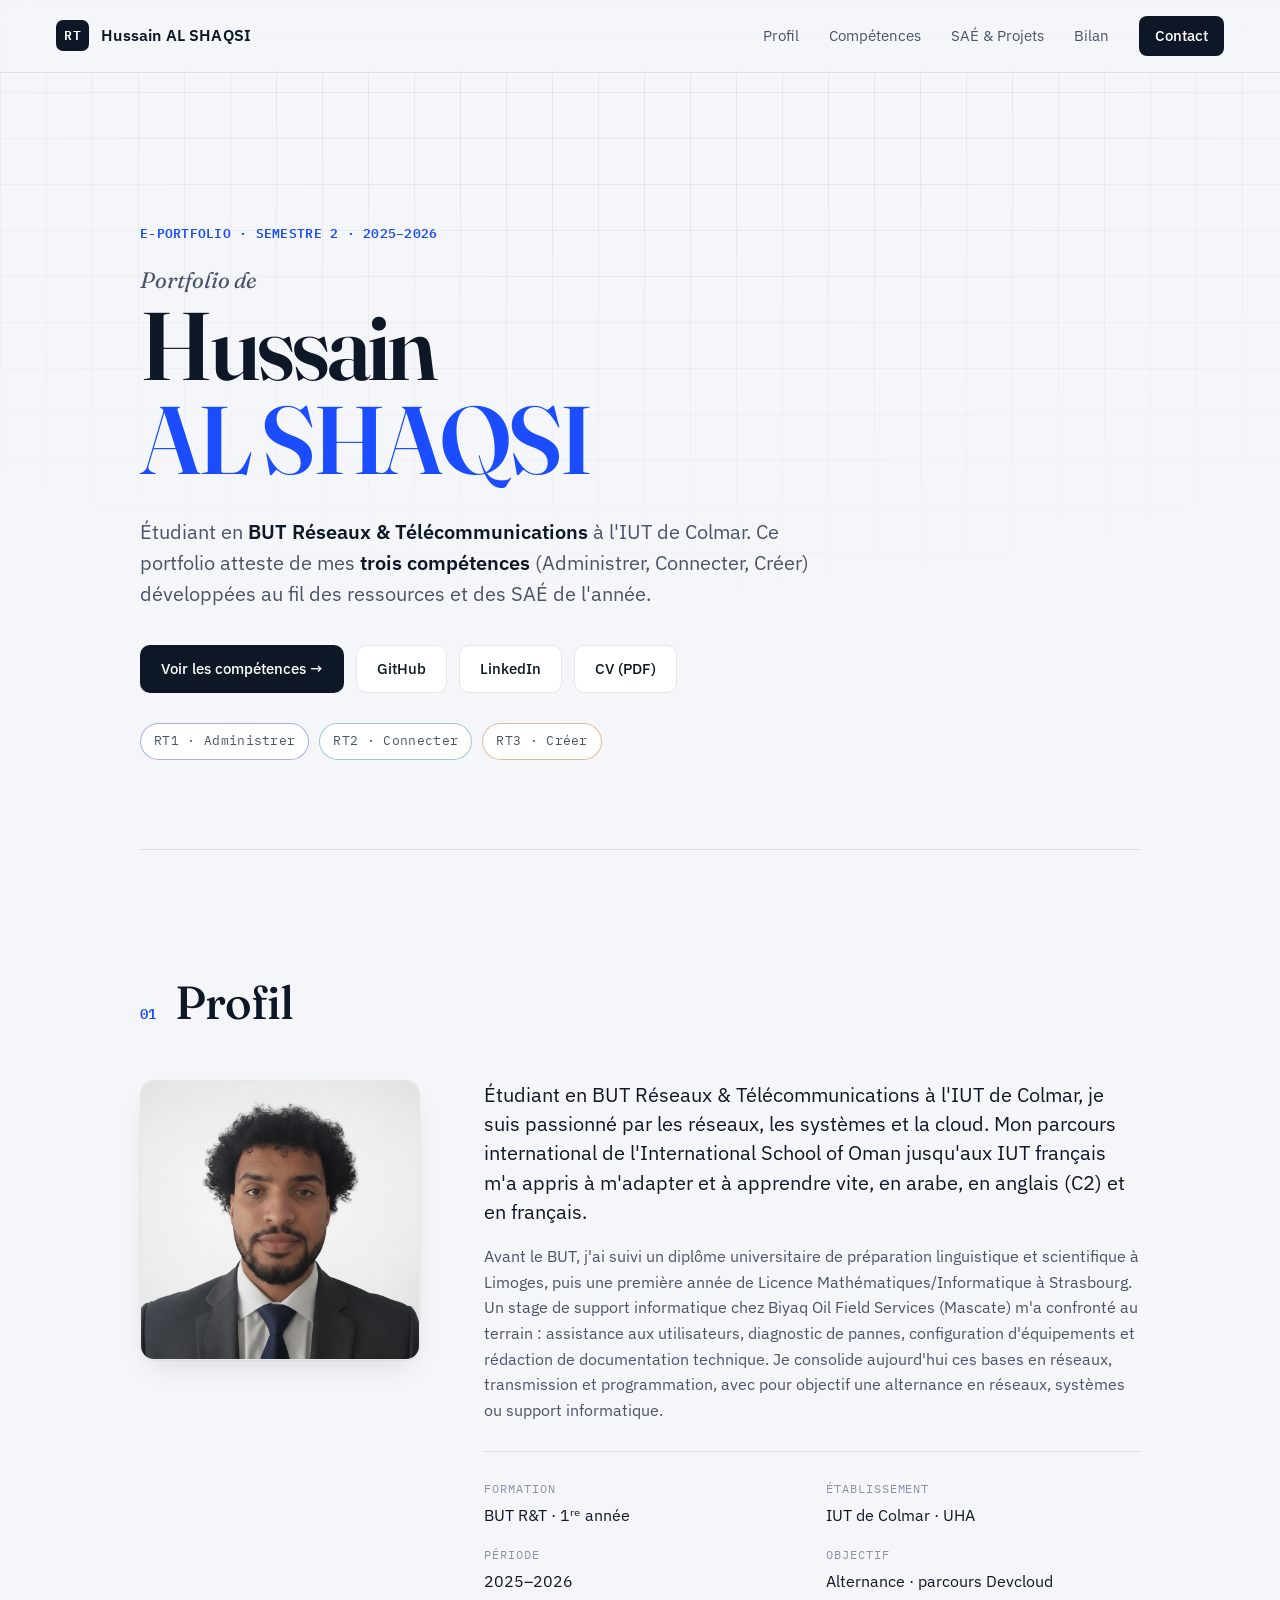
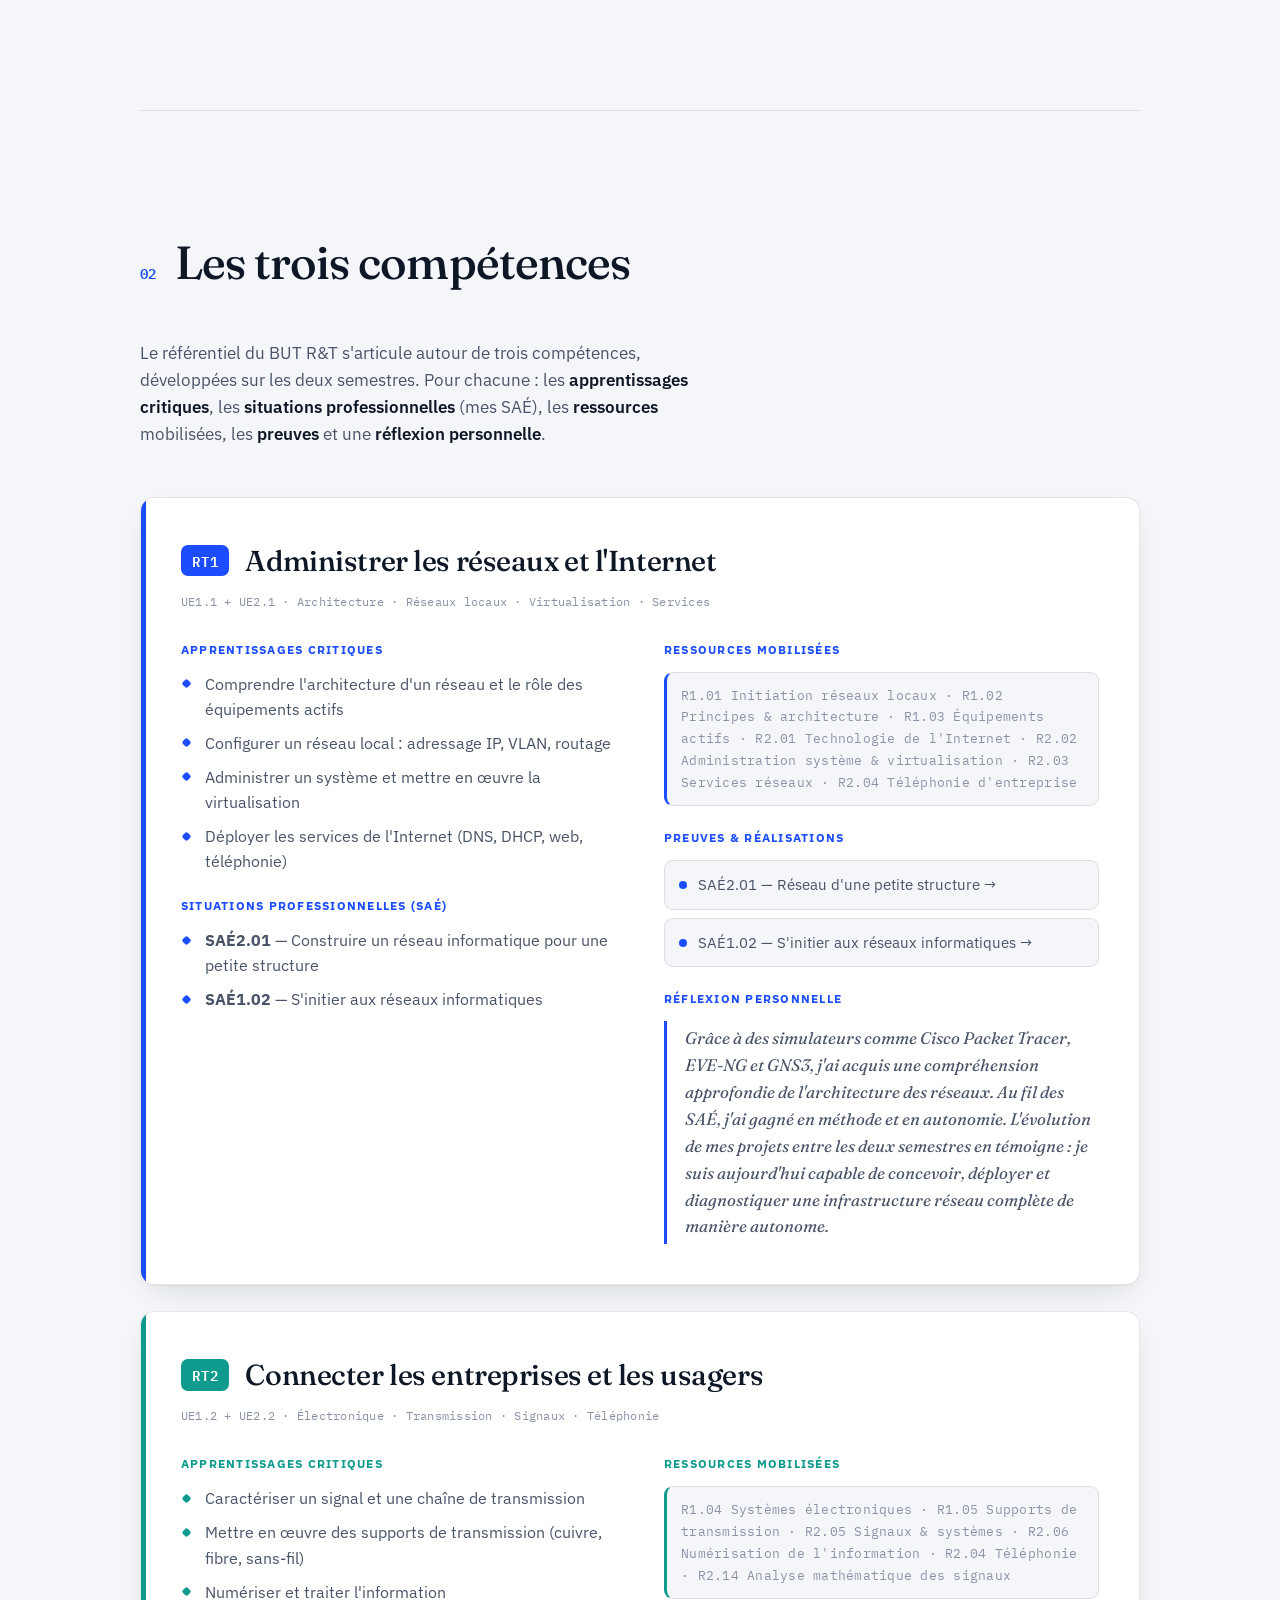
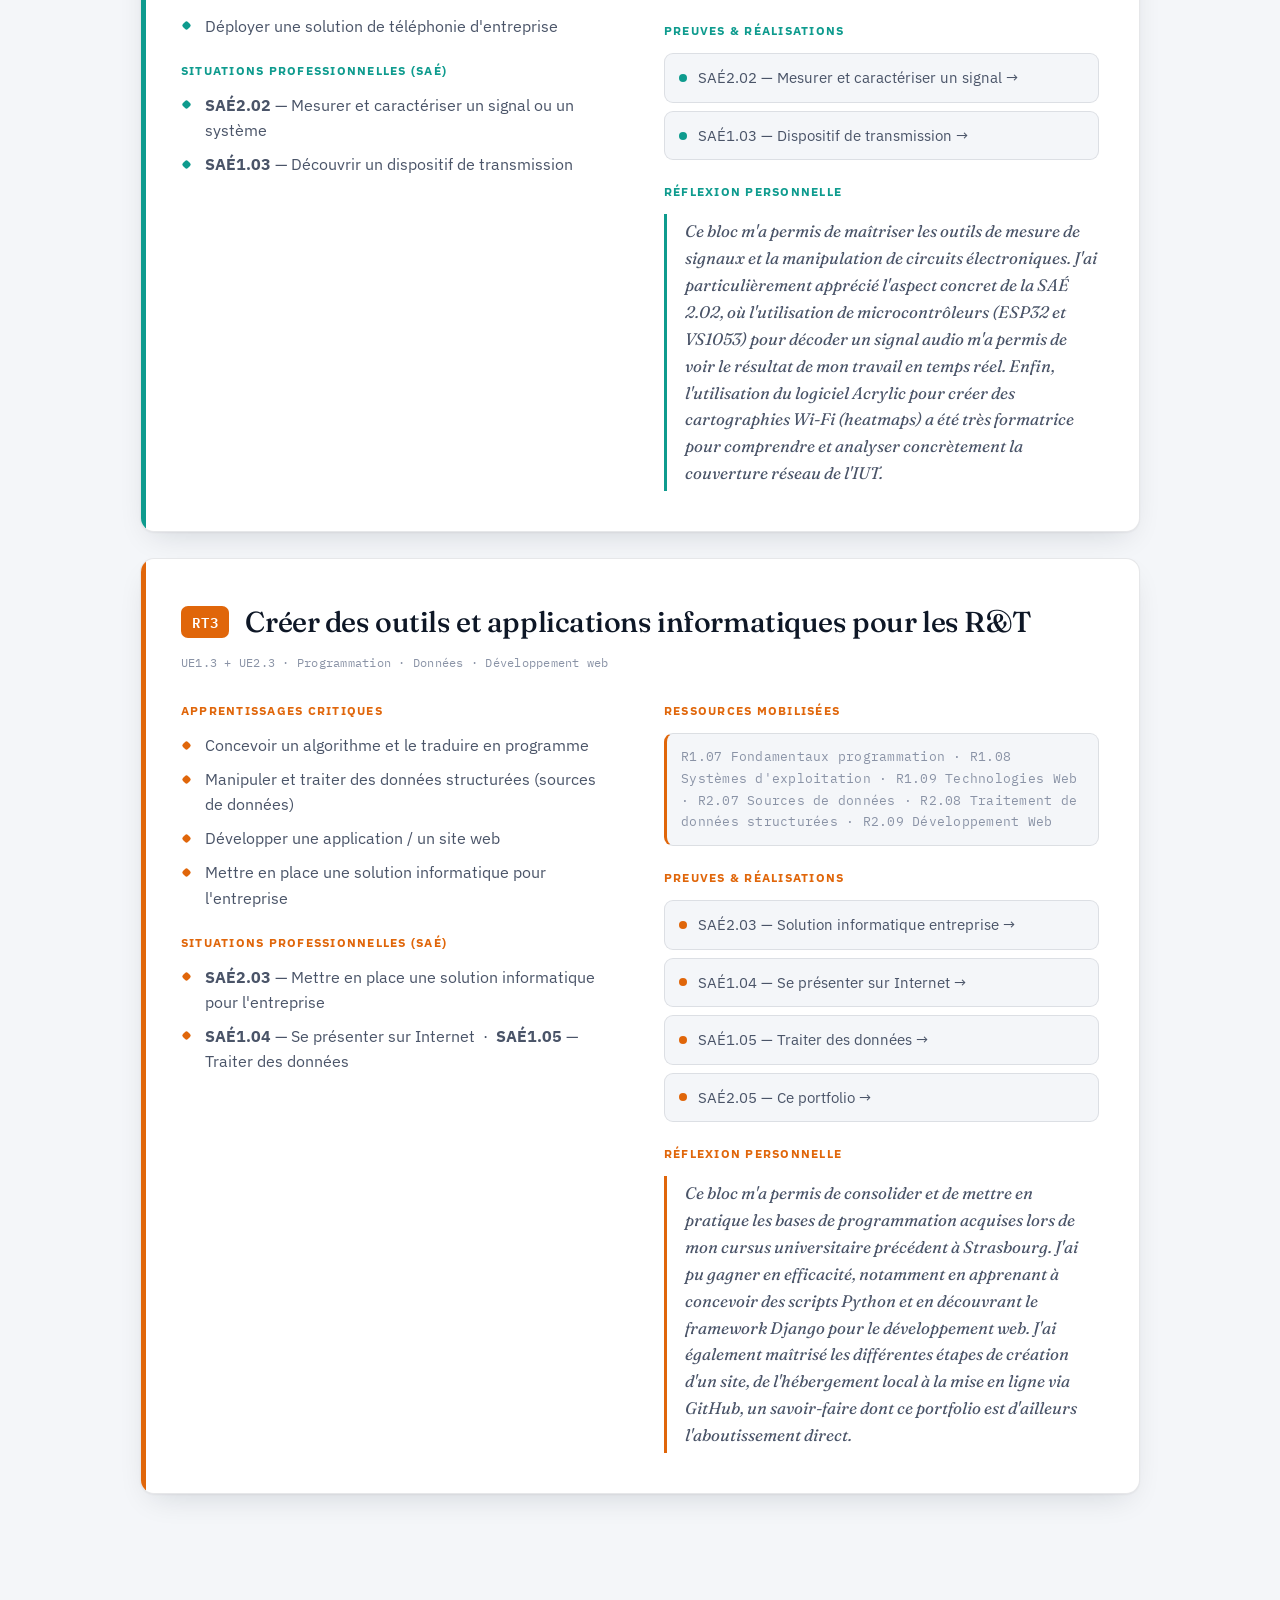
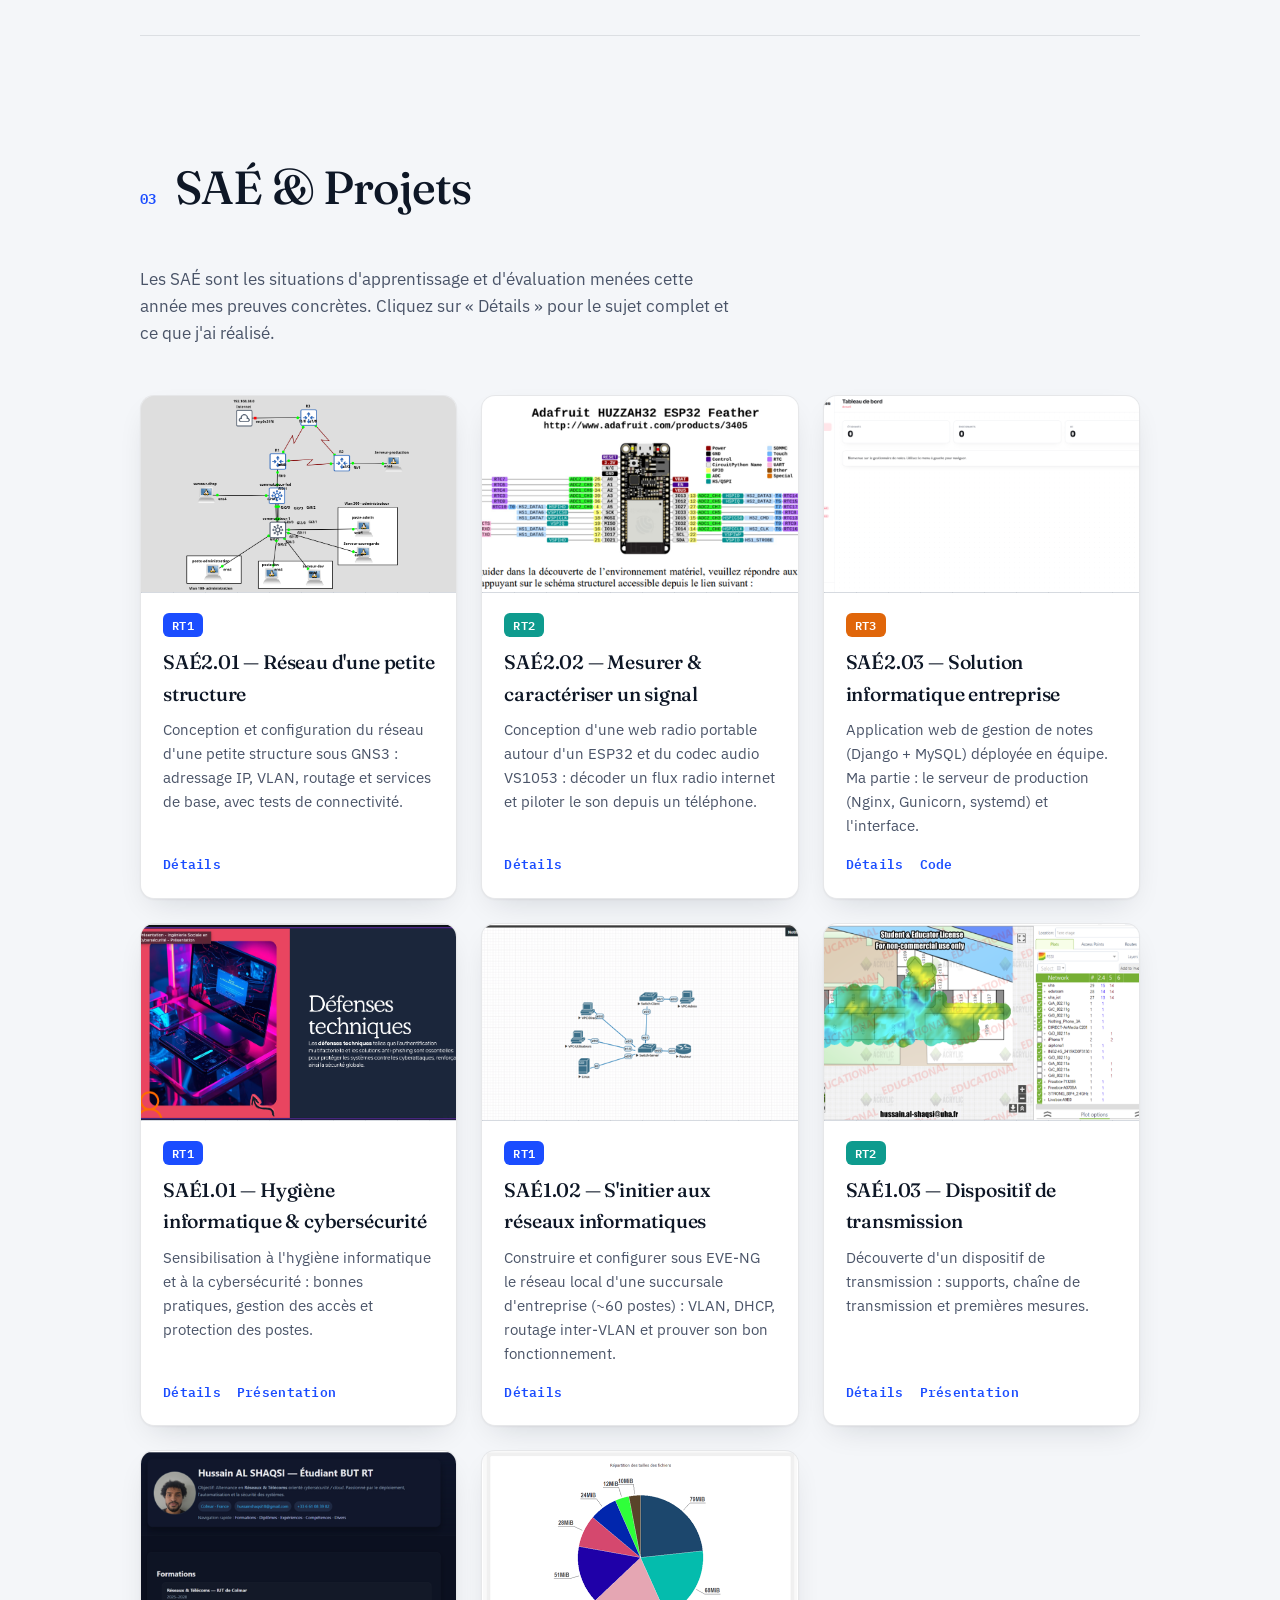
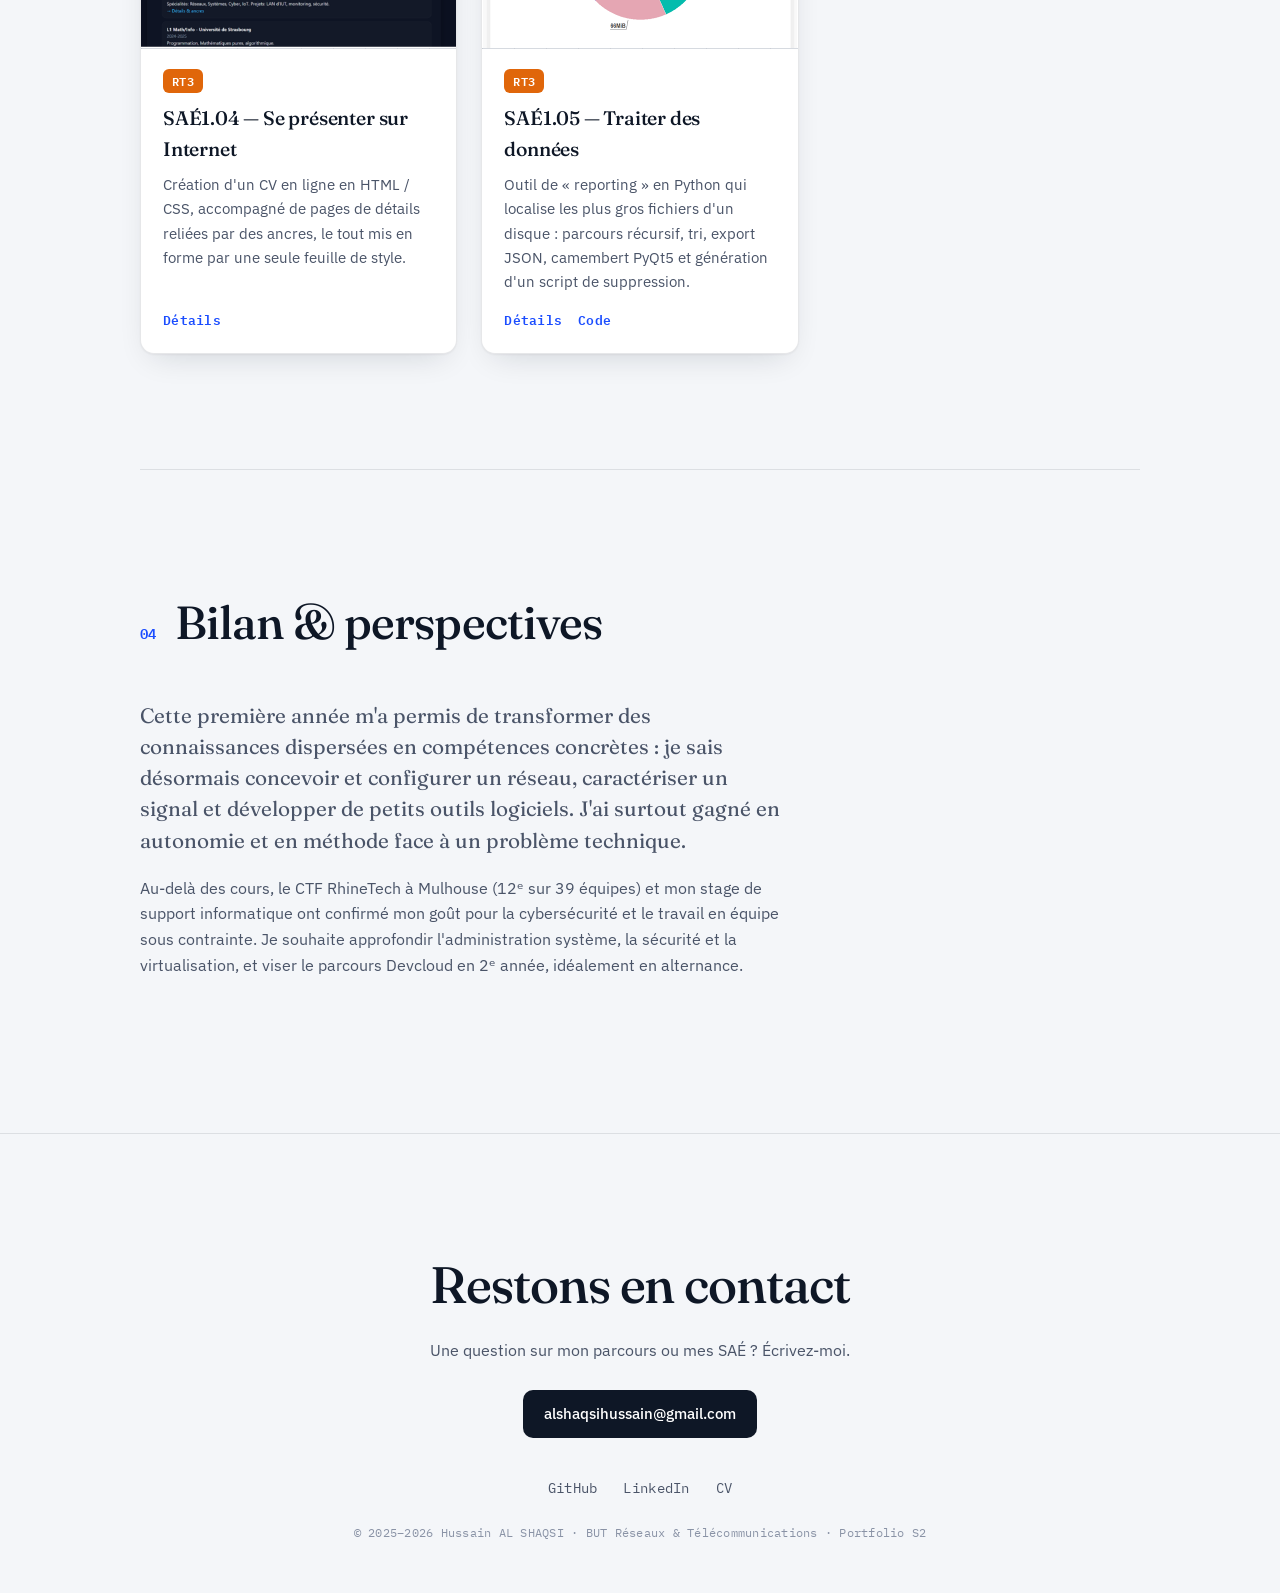
==== index.html @ 76dec6d3 "update" ====
<!DOCTYPE html>
<html lang="fr">
<head>
<meta charset="UTF-8" />
<meta name="viewport" content="width=device-width, initial-scale=1.0" />
<title>Portfolio — Hussain AL SHAQSI · BUT Réseaux & Télécommunications</title>
<meta name="description" content="E-portfolio S2 — BUT Réseaux & Télécommunications. Attestation des compétences RT1 Administrer, RT2 Connecter, RT3 Créer." />

<link rel="preconnect" href="https://fonts.googleapis.com" />
<link rel="preconnect" href="https://fonts.gstatic.com" crossorigin />
<link href="https://fonts.googleapis.com/css2?family=Fraunces:opsz,wght@9..144,400;9..144,500;9..144,600;9..144,700&family=IBM+Plex+Sans:wght@400;500;600;700&family=IBM+Plex+Mono:wght@400;500;600&display=swap" rel="stylesheet" />
<style>
:root {
  --paper:      #F4F6F9;
  --paper-2:    #FFFFFF;
  --ink:        #0E1726;
  --ink-soft:   #4A5468;
  --ink-faint:  #8A93A6;
  --line:       rgba(14, 23, 38, 0.10);
  --line-soft:  rgba(14, 23, 38, 0.06);
  --accent:     #1B4DFF;
  --rt1:        #1B4DFF;
  --rt2:        #0E9B8E;
  --rt3:        #E0660A;
  --radius:     14px;
  --radius-sm:  9px;
  --shadow:     0 1px 2px rgba(14,23,38,.05), 0 12px 32px -12px rgba(14,23,38,.16);
  --shadow-lg:  0 24px 60px -20px rgba(14,23,38,.28);
  --maxw:       1080px;
  --ease:       cubic-bezier(.22, 1, .36, 1);
  --f-display:  "Fraunces", Georgia, serif;
  --f-body:     "IBM Plex Sans", system-ui, sans-serif;
  --f-mono:     "IBM Plex Mono", ui-monospace, monospace;
}

* { box-sizing: border-box; margin: 0; padding: 0; }
html { scroll-behavior: smooth; scroll-padding-top: 92px; }
body { font-family: var(--f-body); color: var(--ink); background: var(--paper); line-height: 1.6; -webkit-font-smoothing: antialiased; overflow-x: hidden; }
.mono { font-family: var(--f-mono); letter-spacing: .02em; }

.bg-grid { position: fixed; inset: 0; z-index: -1; pointer-events: none;
  background-image: linear-gradient(var(--line-soft) 1px, transparent 1px), linear-gradient(90deg, var(--line-soft) 1px, transparent 1px);
  background-size: 46px 46px;
  -webkit-mask-image: radial-gradient(ellipse 90% 70% at 50% 0%, #000 35%, transparent 100%);
          mask-image: radial-gradient(ellipse 90% 70% at 50% 0%, #000 35%, transparent 100%); }

a { color: inherit; text-decoration: none; }

.nav { position: sticky; top: 0; z-index: 100; display: flex; align-items: center; justify-content: space-between;
  padding: 16px clamp(20px, 5vw, 56px); background: rgba(244,246,249,.78); backdrop-filter: saturate(180%) blur(14px); border-bottom: 1px solid var(--line); }
.nav__brand { display: flex; align-items: center; gap: 12px; font-weight: 600; }
.nav__mark { font-family: var(--f-mono); font-weight: 600; font-size: .82rem; color: #fff; background: var(--ink); padding: 5px 8px; border-radius: 7px; letter-spacing: .05em; }
.nav__name { font-size: .98rem; letter-spacing: .01em; }
.nav__links { display: flex; align-items: center; gap: 30px; }
.nav__links a { font-size: .92rem; color: var(--ink-soft); position: relative; transition: color .2s; }
.nav__links a:not(.nav__cta)::after { content: ""; position: absolute; left: 0; bottom: -5px; width: 0; height: 2px; background: var(--accent); transition: width .25s var(--ease); }
.nav__links a:hover { color: var(--ink); }
.nav__links a:hover::after { width: 100%; }
.nav__cta { background: var(--ink); color: #fff !important; padding: 8px 16px; border-radius: 8px; font-weight: 500; transition: transform .2s, background .2s; }
.nav__cta:hover { background: var(--accent); transform: translateY(-1px); }
.nav__burger { display: none; flex-direction: column; gap: 5px; background: none; border: 0; cursor: pointer; padding: 6px; }
.nav__burger span { width: 24px; height: 2px; background: var(--ink); transition: .3s; }

main { max-width: var(--maxw); margin: 0 auto; padding: 0 clamp(20px, 5vw, 40px); }
.section { padding: clamp(64px, 9vw, 120px) 0; border-top: 1px solid var(--line); }
.section__head { display: flex; align-items: baseline; gap: 18px; margin-bottom: 40px; }
.section__idx { font-size: .9rem; color: var(--accent); font-weight: 600; }
.section__title { font-family: var(--f-display); font-weight: 500; font-size: clamp(1.9rem, 4vw, 2.9rem); letter-spacing: -.02em; }
.section__intro { max-width: 60ch; color: var(--ink-soft); font-size: 1.06rem; margin-bottom: 48px; }
.section__intro em, .comp__col em { font-style: normal; color: var(--ink); font-weight: 600; }

.hero { padding: clamp(70px, 12vw, 150px) 0 clamp(50px, 7vw, 90px); }
.hero__meta { font-size: .82rem; color: var(--accent); font-weight: 600; margin-bottom: 26px; }
.hero__title { font-family: var(--f-display); font-weight: 600; font-size: clamp(2.8rem, 9vw, 6rem); line-height: .98; letter-spacing: -.035em; margin-bottom: 30px; }
.hero__pre { display: block; font-size: clamp(1rem, 2.4vw, 1.4rem); font-weight: 400; font-style: italic; color: var(--ink-soft); letter-spacing: 0; margin-bottom: 6px; }
.hero__last { color: var(--accent); }
.hero__lede { max-width: 56ch; font-size: clamp(1.05rem, 2vw, 1.22rem); color: var(--ink-soft); }
.hero__lede strong { color: var(--ink); font-weight: 600; }
.hero__actions { display: flex; flex-wrap: wrap; gap: 12px; margin: 36px 0 30px; }
.hero__chips { display: flex; flex-wrap: wrap; gap: 10px; list-style: none; }
.hero__chips li { font-size: .8rem; padding: 7px 13px; border: 1px solid var(--line); border-radius: 999px; background: var(--paper-2); color: var(--ink-soft); }
.hero__chips li:nth-child(1) { border-color: color-mix(in srgb, var(--rt1) 35%, var(--line)); }
.hero__chips li:nth-child(2) { border-color: color-mix(in srgb, var(--rt2) 35%, var(--line)); }
.hero__chips li:nth-child(3) { border-color: color-mix(in srgb, var(--rt3) 35%, var(--line)); }

.btn { display: inline-flex; align-items: center; gap: 8px; font-size: .94rem; font-weight: 500; padding: 11px 20px; border-radius: 10px; border: 1px solid transparent; cursor: pointer; transition: transform .2s var(--ease), background .2s, border-color .2s, box-shadow .2s; }
.btn--solid { background: var(--ink); color: #fff; }
.btn--solid:hover { background: var(--accent); transform: translateY(-2px); box-shadow: var(--shadow); }
.btn--ghost { background: var(--paper-2); border-color: var(--line); color: var(--ink); }
.btn--ghost:hover { border-color: var(--ink); transform: translateY(-2px); }

.profil { display: grid; grid-template-columns: 280px 1fr; gap: clamp(28px, 5vw, 64px); align-items: start; }
.profil__photo { border-radius: var(--radius); overflow: hidden; box-shadow: var(--shadow); border: 1px solid var(--line); background: var(--paper-2); }
.profil__photo img { width: 100%; aspect-ratio: 1; object-fit: cover; display: block; }
.profil__text .lead { font-size: 1.22rem; color: var(--ink); margin-bottom: 18px; line-height: 1.5; }
.profil__text p { color: var(--ink-soft); margin-bottom: 16px; }
.profil__facts { display: grid; grid-template-columns: repeat(2, 1fr); gap: 18px 28px; margin-top: 28px; padding-top: 28px; border-top: 1px solid var(--line); }
.profil__facts div { display: flex; flex-direction: column; gap: 4px; font-size: .98rem; }
.profil__facts span { font-size: .74rem; text-transform: uppercase; color: var(--ink-faint); letter-spacing: .08em; }

.comp { background: var(--paper-2); border: 1px solid var(--line); border-radius: var(--radius); padding: clamp(24px, 4vw, 40px); margin-bottom: 26px; box-shadow: var(--shadow); position: relative; overflow: hidden; --c: var(--accent); }
.comp::before { content: ""; position: absolute; left: 0; top: 0; bottom: 0; width: 5px; background: var(--c); }
.comp--rt1 { --c: var(--rt1); }
.comp--rt2 { --c: var(--rt2); }
.comp--rt3 { --c: var(--rt3); }
.comp__head { display: flex; align-items: center; flex-wrap: wrap; gap: 8px 16px; margin-bottom: 28px; }
.comp__code { font-size: .85rem; font-weight: 600; color: #fff; background: var(--c); padding: 5px 11px; border-radius: 7px; letter-spacing: .06em; }
.comp__title { font-family: var(--f-display); font-weight: 500; font-size: clamp(1.3rem, 2.6vw, 1.8rem); letter-spacing: -.015em; flex: 1 1 280px; }
.comp__tag { width: 100%; font-size: .78rem; color: var(--ink-faint); }
.comp__grid { display: grid; grid-template-columns: 1fr 1fr; gap: clamp(24px, 4vw, 48px); }
.comp__col h4 { font-size: .78rem; text-transform: uppercase; letter-spacing: .1em; color: var(--c); margin: 22px 0 12px; }
.comp__col h4:first-child { margin-top: 0; }

.ticks { list-style: none; display: flex; flex-direction: column; gap: 9px; }
.ticks li { position: relative; padding-left: 24px; color: var(--ink-soft); font-size: .98rem; }
.ticks li::before { content: ""; position: absolute; left: 2px; top: .55em; width: 7px; height: 7px; border-radius: 2px; background: var(--c); transform: rotate(45deg); }

.reslist { font-size: .8rem; line-height: 1.7; color: var(--ink-faint); background: var(--paper); border: 1px solid var(--line); border-left: 3px solid var(--c); border-radius: var(--radius-sm); padding: 12px 14px; margin-bottom: 4px; }
.proof { display: flex; flex-direction: column; gap: 8px; }
.proof__item { display: flex; align-items: center; gap: 11px; padding: 12px 14px; background: var(--paper); border: 1px solid var(--line); border-radius: var(--radius-sm); font-size: .92rem; color: var(--ink-soft); transition: border-color .2s, transform .2s, color .2s; }
.proof__item:hover { border-color: var(--c); color: var(--ink); transform: translateX(3px); }
.proof__dot { width: 8px; height: 8px; border-radius: 50%; background: var(--c); flex-shrink: 0; }

.reflect { border-left: 3px solid var(--c); padding: 4px 0 4px 18px; margin-top: 4px; font-family: var(--f-display); font-size: 1.05rem; font-style: italic; color: var(--ink-soft); line-height: 1.6; }

.cards { display: grid; grid-template-columns: repeat(auto-fill, minmax(290px, 1fr)); gap: 24px; }
.card { background: var(--paper-2); border: 1px solid var(--line); border-radius: var(--radius); overflow: hidden; box-shadow: var(--shadow); transition: transform .3s var(--ease), box-shadow .3s; display: flex; flex-direction: column; }
.card:hover { transform: translateY(-6px); box-shadow: var(--shadow-lg); }
.card { scroll-margin-top: 104px; }
.card:target { box-shadow: 0 0 0 2px var(--accent), var(--shadow-lg); }
.card__img { position: relative; aspect-ratio: 16/10; overflow: hidden; border-bottom: 1px solid var(--line); background-color: #EDF0F5; background-image: linear-gradient(var(--line-soft) 1px, transparent 1px), linear-gradient(90deg, var(--line-soft) 1px, transparent 1px); background-size: 32px 32px; }
.card__img::before { content: "capture → ici"; position: absolute; inset: 0; display: flex; align-items: center; justify-content: center; color: var(--ink-faint); font-family: var(--f-mono); font-size: .8rem; }
.card__img img { position: relative; z-index: 1; width: 100%; height: 100%; object-fit: cover; display: block; transition: transform .5s var(--ease); }
.card:hover .card__img img { transform: scale(1.05); }
.card__body { padding: 20px 22px 22px; display: flex; flex-direction: column; flex: 1; }
.card__tags { display: flex; gap: 6px; margin-bottom: 10px; }
.t { font-size: .72rem; font-weight: 600; padding: 3px 9px; border-radius: 6px; color: #fff; }
.t--rt1 { background: var(--rt1); } .t--rt2 { background: var(--rt2); } .t--rt3 { background: var(--rt3); }
.card__title { font-family: var(--f-display); font-weight: 500; font-size: 1.22rem; margin-bottom: 8px; letter-spacing: -.01em; }
.card__desc { color: var(--ink-soft); font-size: .94rem; flex: 1; }
.card__links { display: flex; gap: 16px; margin-top: 16px; font-size: .84rem; }
.card__links a { color: var(--accent); font-weight: 600; transition: opacity .2s; }
.card__links a:hover { opacity: .65; }

.bilan { max-width: 64ch; }
.bilan .lead { font-size: 1.3rem; font-family: var(--f-display); line-height: 1.5; margin-bottom: 20px; }
.bilan p { color: var(--ink-soft); }

.footer { border-top: 1px solid var(--line); margin-top: 40px; padding: clamp(60px, 9vw, 110px) clamp(20px, 5vw, 40px) 50px; text-align: center; }
.footer__cta h2 { font-family: var(--f-display); font-weight: 500; font-size: clamp(2rem, 5vw, 3.2rem); letter-spacing: -.02em; margin-bottom: 12px; }
.footer__cta p { color: var(--ink-soft); margin-bottom: 26px; }
.footer__links { display: flex; justify-content: center; gap: 26px; margin: 38px 0 24px; font-size: .9rem; }
.footer__links a { color: var(--ink-soft); transition: color .2s; }
.footer__links a:hover { color: var(--accent); }
.footer__base { font-size: .78rem; color: var(--ink-faint); }

.reveal { opacity: 0; transform: translateY(26px); transition: opacity .7s var(--ease), transform .7s var(--ease); }
.reveal.in { opacity: 1; transform: none; }
@media (prefers-reduced-motion: reduce) { * { animation: none !important; transition: none !important; } .reveal { opacity: 1; transform: none; } html { scroll-behavior: auto; } }

@media (max-width: 860px) { .profil { grid-template-columns: 1fr; } .profil__photo { max-width: 220px; } .comp__grid { grid-template-columns: 1fr; gap: 8px; } }
@media (max-width: 680px) {
  .nav__links { position: fixed; inset: 64px 0 auto; flex-direction: column; gap: 0; background: var(--paper-2); border-bottom: 1px solid var(--line); padding: 8px 0; transform: translateY(-130%); transition: transform .35s var(--ease); }
  .nav__links.open { transform: none; }
  .nav__links a { padding: 14px 28px; width: 100%; }
  .nav__links a:not(.nav__cta)::after { display: none; }
  .nav__cta { margin: 8px 28px; text-align: center; }
  .nav__burger { display: flex; }
  .profil__facts { grid-template-columns: 1fr; }
}

/* ===================== MODAL DÉTAILS (ajout) ===================== */
.modal { position: fixed; inset: 0; z-index: 200; display: none; align-items: center; justify-content: center; padding: 24px; }
.modal.open { display: flex; }
.modal__backdrop { position: absolute; inset: 0; background: rgba(14,23,38,.55); backdrop-filter: blur(4px); opacity: 0; transition: opacity .3s var(--ease); }
.modal.open .modal__backdrop { opacity: 1; }
.modal__panel { position: relative; z-index: 1; width: min(980px, 100%); max-height: 86vh;
  display: grid; grid-template-columns: minmax(0, 46%) 1fr;
  background: var(--paper-2); border-radius: var(--radius); overflow: hidden; box-shadow: var(--shadow-lg);
  transform: translateY(16px) scale(.985); opacity: 0; transition: transform .35s var(--ease), opacity .35s var(--ease); --c: var(--accent); }
.modal.open .modal__panel { transform: none; opacity: 1; }
.modal__panel.is-rt1 { --c: var(--rt1); }
.modal__panel.is-rt2 { --c: var(--rt2); }
.modal__panel.is-rt3 { --c: var(--rt3); }
.modal__panel::before { content: ""; position: absolute; left: 0; top: 0; bottom: 0; width: 5px; background: var(--c); z-index: 3; }
.modal__close { position: absolute; top: 14px; right: 14px; z-index: 4; width: 38px; height: 38px; border: 0; border-radius: 50%;
  background: rgba(255,255,255,.92); color: var(--ink); font-size: 1.3rem; line-height: 1; cursor: pointer;
  display: flex; align-items: center; justify-content: center; box-shadow: var(--shadow); transition: transform .25s var(--ease), background .2s; }
.modal__close:hover { transform: rotate(90deg); background: #fff; }
.modal__media { background-color: #EDF0F5; border-right: 1px solid var(--line); overflow: hidden;
  display: flex; align-items: center; justify-content: center; padding: 22px;
  background-image: linear-gradient(var(--line-soft) 1px, transparent 1px), linear-gradient(90deg, var(--line-soft) 1px, transparent 1px); background-size: 28px 28px; }
.modal__media img { max-width: 100%; max-height: 100%; object-fit: contain; border-radius: 8px; box-shadow: var(--shadow); }
.modal__media.is-empty::before { content: "capture → ici"; color: var(--ink-faint); font-family: var(--f-mono); font-size: .8rem; }
.modal__body { padding: clamp(28px, 3.5vw, 44px); overflow-y: auto; max-height: 86vh; display: flex; flex-direction: column; }
.modal__tags { display: flex; gap: 6px; margin-bottom: 14px; }
.modal__title { font-family: var(--f-display); font-weight: 500; font-size: clamp(1.5rem, 2.6vw, 2.1rem); line-height: 1.1; letter-spacing: -.015em; margin-bottom: 18px; }
.modal__content { color: var(--ink-soft); font-size: 1rem; line-height: 1.75; }
.modal__content h5 { font-size: .76rem; text-transform: uppercase; letter-spacing: .1em; color: var(--c); margin: 22px 0 8px; }
.modal__content p { margin-bottom: 12px; }
.modal__content ul { list-style: none; display: flex; flex-direction: column; gap: 8px; margin-bottom: 12px; }
.modal__content li { position: relative; padding-left: 22px; }
.modal__content li::before { content: ""; position: absolute; left: 2px; top: .6em; width: 7px; height: 7px; border-radius: 2px; background: var(--c); transform: rotate(45deg); }
.modal__links { display: flex; flex-wrap: wrap; gap: 18px; margin-top: 24px; padding-top: 20px; border-top: 1px solid var(--line); font-size: .9rem; }
.modal__links a { color: var(--accent); font-weight: 600; transition: opacity .2s; }
.modal__links a:hover { opacity: .65; }
.card__more { display: none; }
body.modal-open { overflow: hidden; }
@media (max-width: 720px) {
  .modal__panel { grid-template-columns: 1fr; max-height: 90vh; }
  .modal__media { aspect-ratio: 16/10; border-right: 0; border-bottom: 1px solid var(--line); }
  .modal__body { max-height: none; }
}
</style>
</head>
<body>

<div class="bg-grid" aria-hidden="true"></div>

<header class="nav" id="top">
  <a class="nav__brand" href="#top">
    <span class="nav__mark">RT</span>
    <span class="nav__name">Hussain AL SHAQSI</span>
  </a>
  <nav class="nav__links" aria-label="Navigation principale">
    <a href="#profil">Profil</a>
    <a href="#competences">Compétences</a>
    <a href="#projets">SAÉ &amp; Projets</a>
    <a href="#bilan">Bilan</a>
    <a href="#contact" class="nav__cta">Contact</a>
  </nav>
  <button class="nav__burger" aria-label="Menu" aria-expanded="false"><span></span><span></span><span></span></button>
</header>

<main>

<section class="hero reveal" id="hero">
  <div class="hero__meta mono">E-PORTFOLIO · SEMESTRE 2 · 2025–2026</div>
  <h1 class="hero__title">
    <span class="hero__pre">Portfolio de</span>
    Hussain<br><span class="hero__last">AL SHAQSI</span>
  </h1>
  <p class="hero__lede">
    Étudiant en <strong>BUT Réseaux&nbsp;&amp;&nbsp;Télécommunications</strong> à l'IUT de Colmar.
    Ce portfolio atteste de mes <strong>trois compétences</strong> (Administrer, Connecter, Créer)
    développées au fil des ressources et des SAÉ de l'année.
  </p>
  <div class="hero__actions">
    <a class="btn btn--solid" href="#competences">Voir les compétences →</a>
    <a class="btn btn--ghost" href="https://github.com/hussainshaqsi" target="_blank" rel="noopener">GitHub</a>
    <a class="btn btn--ghost" href="https://www.linkedin.com/in/hussain-al-shaqsi" target="_blank" rel="noopener">LinkedIn</a>
    <a class="btn btn--ghost" href="assets/CV_alshaqsi_hussain.pdf" target="_blank" rel="noopener">CV (PDF)</a>
  </div>
  <ul class="hero__chips mono">
    <li>RT1 · Administrer</li>
    <li>RT2 · Connecter</li>
    <li>RT3 · Créer</li>
  </ul>
</section>

<section class="section reveal" id="profil">
  <div class="section__head"><span class="section__idx mono">01</span><h2 class="section__title">Profil</h2></div>
  <div class="profil">
    <figure class="profil__photo"><img src="cvpfp.png" alt="Hussain AL SHAQSI" /></figure>
    <div class="profil__text">
      <p class="lead">Étudiant en BUT Réseaux &amp; Télécommunications à l'IUT de Colmar, je suis passionné par les réseaux, les systèmes et la cloud. Mon parcours international de l'International School of Oman jusqu'aux IUT français m'a appris à m'adapter et à apprendre vite, en arabe, en anglais (C2) et en français.</p>
      <p>Avant le BUT, j'ai suivi un diplôme universitaire de préparation linguistique et scientifique à Limoges, puis une première année de Licence Mathématiques/Informatique à Strasbourg. Un stage de support informatique chez Biyaq Oil Field Services (Mascate) m'a confronté au terrain : assistance aux utilisateurs, diagnostic de pannes, configuration d'équipements et rédaction de documentation technique. Je consolide aujourd'hui ces bases en réseaux, transmission et programmation, avec pour objectif une alternance en réseaux, systèmes ou support informatique.</p>
      <div class="profil__facts">
        <div><span class="mono">Formation</span>BUT R&amp;T · 1ʳᵉ année</div>
        <div><span class="mono">Établissement</span>IUT de Colmar · UHA</div>
        <div><span class="mono">Période</span>2025–2026</div>
        <div><span class="mono">Objectif</span>Alternance · parcours Devcloud</div>
      </div>
    </div>
  </div>
</section>

<section class="section reveal" id="competences">
  <div class="section__head"><span class="section__idx mono">02</span><h2 class="section__title">Les trois compétences</h2></div>
  <p class="section__intro">
    Le référentiel du BUT R&amp;T s'articule autour de trois compétences, développées sur les deux semestres.
    Pour chacune : les <em>apprentissages critiques</em>, les <em>situations professionnelles</em> (mes SAÉ),
    les <em>ressources</em> mobilisées, les <em>preuves</em> et une <em>réflexion personnelle</em>.
  </p>

  <article class="comp comp--rt1">
    <header class="comp__head">
      <span class="comp__code mono">RT1</span>
      <h3 class="comp__title">Administrer les réseaux et l'Internet</h3>
      <p class="comp__tag mono">UE1.1 + UE2.1 · Architecture · Réseaux locaux · Virtualisation · Services</p>
    </header>
    <div class="comp__grid">
      <div class="comp__col">
        <h4>Apprentissages critiques</h4>
        <ul class="ticks">
          <li>Comprendre l'architecture d'un réseau et le rôle des équipements actifs</li>
          <li>Configurer un réseau local : adressage IP, VLAN, routage</li>
          <li>Administrer un système et mettre en œuvre la virtualisation</li>
          <li>Déployer les services de l'Internet (DNS, DHCP, web, téléphonie)</li>
        </ul>
        <h4>Situations professionnelles (SAÉ)</h4>
        <ul class="ticks">
          <li><strong>SAÉ2.01</strong> — Construire un réseau informatique pour une petite structure</li>
          <li><strong>SAÉ1.02</strong> — S'initier aux réseaux informatiques</li>
        </ul>
      </div>
      <div class="comp__col">
        <h4>Ressources mobilisées</h4>
        <p class="reslist mono">R1.01 Initiation réseaux locaux · R1.02 Principes &amp; architecture · R1.03 Équipements actifs · R2.01 Technologie de l'Internet · R2.02 Administration système &amp; virtualisation · R2.03 Services réseaux · R2.04 Téléphonie d'entreprise</p>
        <h4>Preuves &amp; réalisations</h4>
        <div class="proof">
          <a class="proof__item" href="#sae2-01"><span class="proof__dot"></span><span>SAÉ2.01 — Réseau d'une petite structure →</span></a>
          <a class="proof__item" href="#sae1-02"><span class="proof__dot"></span><span>SAÉ1.02 — S'initier aux réseaux informatiques →</span></a>
        </div>
        <h4>Réflexion personnelle</h4>
        <blockquote class="reflect">Grâce à des simulateurs comme Cisco Packet Tracer, EVE-NG et GNS3, j'ai acquis une compréhension approfondie de l'architecture des réseaux. Au fil des SAÉ, j'ai gagné en méthode et en autonomie. L'évolution de mes projets entre les deux semestres en témoigne : je suis aujourd'hui capable de concevoir, déployer et diagnostiquer une infrastructure réseau complète de manière autonome.</blockquote>
      </div>
    </div>
  </article>

  <article class="comp comp--rt2">
    <header class="comp__head">
      <span class="comp__code mono">RT2</span>
      <h3 class="comp__title">Connecter les entreprises et les usagers</h3>
      <p class="comp__tag mono">UE1.2 + UE2.2 · Électronique · Transmission · Signaux · Téléphonie</p>
    </header>
    <div class="comp__grid">
      <div class="comp__col">
        <h4>Apprentissages critiques</h4>
        <ul class="ticks">
          <li>Caractériser un signal et une chaîne de transmission</li>
          <li>Mettre en œuvre des supports de transmission (cuivre, fibre, sans-fil)</li>
          <li>Numériser et traiter l'information</li>
          <li>Déployer une solution de téléphonie d'entreprise</li>
        </ul>
        <h4>Situations professionnelles (SAÉ)</h4>
        <ul class="ticks">
          <li><strong>SAÉ2.02</strong> — Mesurer et caractériser un signal ou un système</li>
          <li><strong>SAÉ1.03</strong> — Découvrir un dispositif de transmission</li>
        </ul>
      </div>
      <div class="comp__col">
        <h4>Ressources mobilisées</h4>
        <p class="reslist mono">R1.04 Systèmes électroniques · R1.05 Supports de transmission · R2.05 Signaux &amp; systèmes · R2.06 Numérisation de l'information · R2.04 Téléphonie · R2.14 Analyse mathématique des signaux</p>
        <h4>Preuves &amp; réalisations</h4>
        <div class="proof">
          <a class="proof__item" href="#sae2-02"><span class="proof__dot"></span><span>SAÉ2.02 — Mesurer et caractériser un signal →</span></a>
          <a class="proof__item" href="#sae1-03"><span class="proof__dot"></span><span>SAÉ1.03 — Dispositif de transmission →</span></a>
        </div>
        <h4>Réflexion personnelle</h4>
        <blockquote class="reflect">Ce bloc m'a permis de maîtriser les outils de mesure de signaux et la manipulation de circuits électroniques. J'ai particulièrement apprécié l'aspect concret de la SAÉ 2.02, où l'utilisation de microcontrôleurs (ESP32 et VS1053) pour décoder un signal audio m'a permis de voir le résultat de mon travail en temps réel. Enfin, l'utilisation du logiciel Acrylic pour créer des cartographies Wi-Fi (heatmaps) a été très formatrice pour comprendre et analyser concrètement la couverture réseau de l'IUT.</blockquote>
      </div>
    </div>
  </article>

  <article class="comp comp--rt3">
    <header class="comp__head">
      <span class="comp__code mono">RT3</span>
      <h3 class="comp__title">Créer des outils et applications informatiques pour les R&amp;T</h3>
      <p class="comp__tag mono">UE1.3 + UE2.3 · Programmation · Données · Développement web</p>
    </header>
    <div class="comp__grid">
      <div class="comp__col">
        <h4>Apprentissages critiques</h4>
        <ul class="ticks">
          <li>Concevoir un algorithme et le traduire en programme</li>
          <li>Manipuler et traiter des données structurées (sources de données)</li>
          <li>Développer une application / un site web</li>
          <li>Mettre en place une solution informatique pour l'entreprise</li>
        </ul>
        <h4>Situations professionnelles (SAÉ)</h4>
        <ul class="ticks">
          <li><strong>SAÉ2.03</strong> — Mettre en place une solution informatique pour l'entreprise</li>
          <li><strong>SAÉ1.04</strong> — Se présenter sur Internet &nbsp;·&nbsp; <strong>SAÉ1.05</strong> — Traiter des données</li>
        </ul>
      </div>
      <div class="comp__col">
        <h4>Ressources mobilisées</h4>
        <p class="reslist mono">R1.07 Fondamentaux programmation · R1.08 Systèmes d'exploitation · R1.09 Technologies Web · R2.07 Sources de données · R2.08 Traitement de données structurées · R2.09 Développement Web</p>
        <h4>Preuves &amp; réalisations</h4>
        <div class="proof">
          <a class="proof__item" href="#sae2-03"><span class="proof__dot"></span><span>SAÉ2.03 — Solution informatique entreprise →</span></a>
          <a class="proof__item" href="#sae1-04"><span class="proof__dot"></span><span>SAÉ1.04 — Se présenter sur Internet →</span></a>
          <a class="proof__item" href="#sae1-05"><span class="proof__dot"></span><span>SAÉ1.05 — Traiter des données →</span></a>
          <a class="proof__item" href="#top"><span class="proof__dot"></span><span>SAÉ2.05 — Ce portfolio →</span></a>
        </div>
        <h4>Réflexion personnelle</h4>
        <blockquote class="reflect">Ce bloc m'a permis de consolider et de mettre en pratique les bases de programmation acquises lors de mon cursus universitaire précédent à Strasbourg. J'ai pu gagner en efficacité, notamment en apprenant à concevoir des scripts Python et en découvrant le framework Django pour le développement web. J'ai également maîtrisé les différentes étapes de création d'un site, de l'hébergement local à la mise en ligne via GitHub, un savoir-faire dont ce portfolio est d'ailleurs l'aboutissement direct.</blockquote>
      </div>
    </div>
  </article>
</section>

<section class="section reveal" id="projets">
  <div class="section__head"><span class="section__idx mono">03</span><h2 class="section__title">SAÉ &amp; Projets</h2></div>
  <p class="section__intro">Les SAÉ sont les situations d'apprentissage et d'évaluation menées cette année mes preuves concrètes. Cliquez sur « Détails » pour le sujet complet et ce que j'ai réalisé.</p>

  <div class="cards">

    <article class="card" id="sae2-01">
      <div class="card__img"><img src="gns3.png" alt="SAÉ2.01 — Réseau d'une petite structure" onerror="this.remove()"></div>
      <div class="card__body">
        <div class="card__tags mono"><span class="t t--rt1">RT1</span></div>
        <h3 class="card__title">SAÉ2.01 — Réseau d'une petite structure</h3>
        <p class="card__desc">Conception et configuration du réseau d'une petite structure sous GNS3 : adressage IP, VLAN, routage et services de base, avec tests de connectivité.</p>
        <div class="card__more">
          <p>En tant que technicien réseau, mettre en place de bout en bout l'infrastructure réseau d'une petite structure, puis prouver son bon fonctionnement par des tests.</p>
          <h5>Ce que j'ai réalisé</h5>
          <ul>
            <li>Conception de l'architecture physique (routeur, commutateur, postes) dans l'environnement de simulation</li>
            <li>Découpage du réseau en sous-réseaux / VLAN et plan d'adressage IP</li>
            <li>Configuration des VLAN, du routage inter-VLAN et des services de base (DHCP)</li>
            <li>Vérification de la connectivité (ping, traceroute) entre les différents segments</li>
          </ul>
          <h5>Outils</h5>
          <p>GNS3, Cisco IOS, Wireshark.</p>
        </div>
        <div class="card__links mono"><a href="#">Détails</a></div>
      </div>
    </article>

    <article class="card" id="sae2-02">
      <div class="card__img"><img src="mesurer et caractariser.png" alt="SAÉ2.02 — Mesurer et caractériser un signal" onerror="this.remove()"></div>
      <div class="card__body">
        <div class="card__tags mono"><span class="t t--rt2">RT2</span></div>
        <h3 class="card__title">SAÉ2.02 — Mesurer &amp; caractériser un signal</h3>
        <p class="card__desc">Conception d'une web radio portable autour d'un ESP32 et du codec audio VS1053 : décoder un flux radio internet et piloter le son depuis un téléphone.</p>
        <div class="card__more">
          <p>Réaliser une web radio portable permettant d'écouter en stéréo des stations internet (mp3 / AAC) et de contrôler les stations, le volume, la tonalité et la spatialisation depuis un téléphone.</p>
          <h5>Ce que j'ai réalisé</h5>
          <ul>
            <li>Prise en main de la carte Adafruit HUZZAH32 (ESP32) et du codec VS1053 reliés en SPI, sous l'IDE Arduino</li>
            <li>Lecture d'un flux radio internet et restitution audio (bibliothèque Baldram ESP_VS1053)</li>
            <li>Contrôles au clavier : changement de station, volume, basses, aigus, spatialisation</li>
            <li>Connexion Wi-Fi sans identifiants codés en dur grâce à WiFiManager</li>
            <li>Lecture d'une URL de station complète via la bibliothèque ESP32_VS1053_Stream</li>
            <li>Pilotage à distance en MQTT (PubSubClient) depuis l'application Android « IoT MQTT Panel » + égaliseur 5 bandes</li>
          </ul>
          <h5>Outils</h5>
          <p>ESP32, codec VS1053, Arduino IDE, SPI, Wi-Fi / WiFiManager, MQTT.</p>
        </div>
        <div class="card__links mono"><a href="#">Détails</a></div>
      </div>
    </article>
<article class="card" id="sae2-03">
  <div class="card__img"><img src="Gestionnotes.png" alt="SAÉ2.03 — Gestionnaire de notes" onerror="this.remove()"></div>
  <div class="card__body">
    <div class="card__tags mono"><span class="t t--rt3">RT3</span></div>
    <h3 class="card__title">SAÉ2.03 — Solution informatique entreprise</h3>
    <p class="card__desc">Application web de gestion de notes (Django + MySQL) déployée en équipe. Ma partie : le serveur de production (Nginx, Gunicorn, systemd) et l'interface.</p>
    <div class="card__more">
      <p>Projet d'équipe : développer et déployer une application web de gestion de notes (Django + MySQL) pour un IUT, avec le service web et la base de données séparés sur deux machines. Ma partie : le déploiement du serveur web et l'interface.</p>
      <h5>Ma contribution</h5>
      <ul>
        <li>Serveur de production sous Debian : Nginx (reverse proxy) devant Gunicorn (WSGI) exécutant Django, configuré en service systemd (démarrage et redémarrage automatiques)</li>
        <li>Sécurité &amp; fiabilité : utilisateur dédié (pas de root),mode debug désactivé, connexion à la base MySQL distante (settings.py)</li>
        <li>Refonte de l'interface (CSS) et tableau de bord avec indicateurs cliquables</li>
        <li>Travail en équipe via Git (branche dédiée, fusion, résolution de conflits) et script start.sh pour lancer les services en une commande</li>
      </ul>
      <h5>Outils</h5>
      <p>Debian, Nginx, Gunicorn, Django, MySQL, systemd,Git, VirtualBox.</p>
    </div>
    <div class="card__links mono"><a href="#">Détails</a><a href="https://github.com/ilkan682/SAE-Gestion-Notes" target="_blank" rel="noopener">Code</a></div>
  </div>
</article>
    <article class="card" id="sae1-01">
      <div class="card__img"><img src="Sensibilisation.png" alt="SAÉ1.01 — Hygiène informatique et cybersécurité" onerror="this.remove()"></div>
      <div class="card__body">
        <div class="card__tags mono"><span class="t t--rt1">RT1</span></div>
        <h3 class="card__title">SAÉ1.01 — Hygiène informatique &amp; cybersécurité</h3>
        <p class="card__desc">Sensibilisation à l'hygiène informatique et à la cybersécurité : bonnes pratiques, gestion des accès et protection des postes.</p>
        <div class="card__more">
          <p>Se sensibiliser aux risques numériques et aux bons réflexes pour protéger un poste de travail et ses données.</p>
          <h5>Ce que j'ai réalisé</h5>
          <ul>
            <li>Bonnes pratiques de sécurité : mots de passe robustes, mises à jour, vigilance face au phishing</li>
            <li>Gestion des accès et des droits sur un poste</li>
            <li>Sauvegarde et protection des données</li>
          </ul>
        </div>
        <div class="card__links mono"><a href="#">Détails</a><a href="ppt/Ingenierie.pdf" target="_blank" rel="noopener">Présentation</a></div>
      </div>
    </article>

    <article class="card" id="sae1-02">
      <div class="card__img"><img src="eveng.png" alt="SAÉ1.02 — S'initier aux réseaux informatiques" onerror="this.remove()"></div>
      <div class="card__body">
        <div class="card__tags mono"><span class="t t--rt1">RT1</span></div>
        <h3 class="card__title">SAÉ1.02 — S'initier aux réseaux informatiques</h3>
        <p class="card__desc">Construire et configurer sous EVE-NG le réseau local d'une succursale d'entreprise (~60 postes) : VLAN, DHCP, routage inter-VLAN et prouver son bon fonctionnement.</p>
        <div class="card__more">
          <p>Technicien réseau de la société « Rudy and Theodor Company », j'avais la charge de préparer et configurer le réseau local d'une succursale sous EVE-NG, puis de prouver sa conformité au cahier des charges.</p>
          <h5>Ce que j'ai réalisé</h5>
          <ul>
            <li>Construction de l'architecture physique sous EVE-NG (commutateur Cisco 2960, routeur série 2800, postes virtuels, serveur Linux)</li>
            <li>Découpage du réseau de classe C 172.20.x.0/24 en 4 sous-réseaux / VLAN (Direction, Utilisateurs, Serveurs, Administrateur) avec les masques adaptés</li>
            <li>Configuration des VLAN, des ports et d'un lien trunk</li>
            <li>Mise en place du service DHCP, d'abord sur le commutateur puis migré sur le serveur Linux (ip helper-address)</li>
            <li>Routage inter-VLAN assuré par le routeur</li>
            <li>Capture et analyse des trames taguées 802.1Q sous Wireshark (port mirroring)</li>
            <li>Déploiement d'un second commutateur et synchronisation automatique des VLAN via le protocole VTP</li>
          </ul>
          <h5>Outils</h5>
          <p>EVE-NG, Cisco IOS, Wireshark, Linux (isc-dhcp-server).</p>
        </div>
        <div class="card__links mono"><a href="#">Détails</a></div>
      </div>
    </article>

    <article class="card" id="sae1-03">
      <div class="card__img"><img src="decouvrir.png" alt="SAÉ1.03 — Découvrir un dispositif de transmission" onerror="this.remove()"></div>
      <div class="card__body">
        <div class="card__tags mono"><span class="t t--rt2">RT2</span></div>
        <h3 class="card__title">SAÉ1.03 — Dispositif de transmission</h3>
        <p class="card__desc">Découverte d'un dispositif de transmission : supports, chaîne de transmission et premières mesures.</p>
        <div class="card__more">
        <p>Caractériser une chaîne de transmission réelle : le câblage et la couverture Wi-Fi du bâtiment C de l'IUT, des supports physiques jusqu'au signal radio.</p>
        <h5>Ce que j'ai réalisé</h5>
        <ul>
          <li>Câblage : supports et connecteurs (S/FTP catégorie 7, norme T568B, 1 Gbit/s), brassage et switch PoE Cisco</li>
          <li>Mesures PoE au testeur : classe, tension et puissance d'un port (802.3af, 55 V, 13,2 W)</li>
          <li>Mesures de puissance Wi-Fi en 2,4 et 5 GHz et cartographies de couverture (heatmaps) sous Acrylic Wi-Fi</li>
          <li>Mesures de débit (Speedtest) et simulation de l'architecture sous Packet Tracer</li>
          </ul>
          <h5>Outils</h5>
          <p>Acrylic Wi-Fi, testeur PoE, Speedtest, contrôleur Wi-Fi Cisco, Packet Tracer.</p>
        </div>
        <div class="card__links mono"><a href="#">Détails</a><a href="ppt/heatmap.pdf" target="_blank" rel="noopener">Présentation</a></div>
      </div>
    </article>

    <article class="card" id="sae1-04">
      <div class="card__img"><img src="se presenter.png" alt="SAÉ1.04 — Se présenter sur Internet" onerror="this.remove()"></div>
      <div class="card__body">
        <div class="card__tags mono"><span class="t t--rt3">RT3</span></div>
        <h3 class="card__title">SAÉ1.04 — Se présenter sur Internet</h3>
        <p class="card__desc">Création d'un CV en ligne en HTML / CSS, accompagné de pages de détails reliées par des ancres, le tout mis en forme par une seule feuille de style.</p>
        <div class="card__more">
          <p>Créer une page web de CV, accompagnée d'au moins deux pages détaillant certaines parties, l'ensemble étant mis en page par un seul fichier CSS partagé.</p>
          <h5>Ce que j'ai réalisé</h5>
          <ul>
            <li>Page principale avec un en-tête (photo ronde, informations personnelles, résumé d'objectifs), adresse en lien Google Maps</li>
            <li>Sections synthétiques (formation, diplômes, expériences) reliées par des ancres vers des pages de détails</li>
            <li>Section compétences en Flexbox horizontale (compétences RT, techniques, humaines)</li>
            <li>Section d'informations diverses (langues, sport, hobbies…)</li>
            <li>Mise en œuvre des ancres (#id), du défilement doux (scroll-behavior: smooth) et des liens entre pages locales</li>
            <li>Export, renommage des fichiers (index.html + CSS commun) et correction des liens</li>
          </ul>
          <h5>Outils</h5>
          <p>HTML, CSS, CodePen.</p>
        </div>
        <div class="card__links mono"><a href="#">Détails</a></div>
      </div>
    </article>

    <article class="card" id="sae1-05">
      <div class="card__img"><img src="Sae-camembert.png" alt="SAÉ1.05 — Traiter des données" onerror="this.remove()"></div>
      <div class="card__body">
        <div class="card__tags mono"><span class="t t--rt3">RT3</span></div>
        <h3 class="card__title">SAÉ1.05 — Traiter des données</h3>
        <p class="card__desc">Outil de « reporting » en Python qui localise les plus gros fichiers d'un disque : parcours récursif, tri, export JSON, camembert PyQt5 et génération d'un script de suppression.</p>
        <div class="card__more">
          <p>Développer un outil de « reporting » qui aide un administrateur système à libérer de l'espace disque en localisant les fichiers les plus volumineux d'une arborescence.</p>
          <h5>Ce que j'ai réalisé</h5>
          <ul>
            <li>Script Python parcourant récursivement une arborescence (pathlib / rglob) et associant à chaque fichier son chemin et sa taille</li>
            <li>Tri des fichiers par taille décroissante (sorted + lambda) et conservation des 100 plus gros</li>
            <li>Export du résultat dans un fichier JSON (en gérant les antislash des chemins Windows)</li>
            <li>Affichage graphique PyQt5 : camembert (QPieSeries) des tailles + légendes paginées (25 par page, 1 à 4 onglets) avec cases à cocher</li>
            <li>Génération d'un script PowerShell de suppression (Remove-Item -Force) des fichiers sélectionnés</li>
            <li>Sélection du répertoire via QFileDialog ; orchestration de l'ensemble par un script PowerShell (.ps1)</li>
          </ul>
          <h5>Outils</h5>
          <p>Python (pathlib, json, PyQt5 / PyQtChart), PowerShell, PyCharm.</p>
        </div>
        <div class="card__links mono"><a href="#">Détails</a><a href="https://github.com/hussainshaqsi/SAe-1.05" target="_blank" rel="noopener">Code</a></div>
      </div>
    </article>
  </div>
</section>

<section class="section reveal" id="bilan">
  <div class="section__head"><span class="section__idx mono">04</span><h2 class="section__title">Bilan &amp; perspectives</h2></div>
  <div class="bilan">
    <p class="lead">Cette première année m'a permis de transformer des connaissances dispersées en compétences concrètes : je sais désormais concevoir et configurer un réseau, caractériser un signal et développer de petits outils logiciels. J'ai surtout gagné en autonomie et en méthode face à un problème technique.</p>
    <p>Au-delà des cours, le CTF RhineTech à Mulhouse (12ᵉ sur 39 équipes) et mon stage de support informatique ont confirmé mon goût pour la cybersécurité et le travail en équipe sous contrainte. Je souhaite approfondir l'administration système, la sécurité et la virtualisation, et viser le parcours Devcloud en 2ᵉ année, idéalement en alternance.</p>
  </div>
</section>

</main>

<footer class="footer reveal" id="contact">
  <div class="footer__cta">
    <h2>Restons en contact</h2>
    <p>Une question sur mon parcours ou mes SAÉ&nbsp;? Écrivez-moi.</p>
    <a class="btn btn--solid" href="mailto:alshaqsihussain@gmail.com">alshaqsihussain@gmail.com</a>
  </div>
  <div class="footer__links mono">
    <a href="https://github.com/hussainshaqsi" target="_blank" rel="noopener">GitHub</a>
    <a href="https://www.linkedin.com/in/hussain-al-shaqsi" target="_blank" rel="noopener">LinkedIn</a>
    <a href="assets/CV_alshaqsi_hussain.pdf" target="_blank" rel="noopener">CV</a>
  </div>
  <div class="footer__base mono">© 2025–2026 Hussain AL SHAQSI · BUT Réseaux &amp; Télécommunications · Portfolio S2</div>
</footer>

<script>
(function () {
  "use strict";
  var reveals = document.querySelectorAll(".reveal");
  if ("IntersectionObserver" in window) {
    var io = new IntersectionObserver(function (entries) {
      entries.forEach(function (e) {
        if (e.isIntersecting) { e.target.classList.add("in"); io.unobserve(e.target); }
      });
    }, { threshold: 0.12, rootMargin: "0px 0px -8% 0px" });
    reveals.forEach(function (el) { io.observe(el); });
  } else {
    reveals.forEach(function (el) { el.classList.add("in"); });
  }
  var burger = document.querySelector(".nav__burger");
  var links = document.querySelector(".nav__links");
  if (burger && links) {
    burger.addEventListener("click", function () {
      var open = links.classList.toggle("open");
      burger.setAttribute("aria-expanded", open ? "true" : "false");
    });
    links.querySelectorAll("a").forEach(function (a) {
      a.addEventListener("click", function () {
        links.classList.remove("open");
        burger.setAttribute("aria-expanded", "false");
      });
    });
  }
})();
</script>

<!-- ============================ MODAL DÉTAILS (ajout) ============================ -->
<div class="modal" id="detailsModal" aria-hidden="true" role="dialog" aria-modal="true" aria-labelledby="modalTitle">
  <div class="modal__backdrop" data-close></div>
  <div class="modal__panel">
    <button class="modal__close" aria-label="Fermer" data-close>×</button>
    <div class="modal__media" id="modalImg"></div>
    <div class="modal__body">
      <div class="modal__tags" id="modalTags"></div>
      <h3 class="modal__title" id="modalTitle"></h3>
      <div class="modal__content" id="modalContent"></div>
      <div class="modal__links" id="modalLinks"></div>
    </div>
  </div>
</div>
<script>
(function(){
  var modal = document.getElementById('detailsModal');
  if(!modal) return;
  var mImg = document.getElementById('modalImg'),
      mTags = document.getElementById('modalTags'),
      mTitle = document.getElementById('modalTitle'),
      mContent = document.getElementById('modalContent'),
      mLinks = document.getElementById('modalLinks'),
      panel = modal.querySelector('.modal__panel');
  var triggers = ['Détails','Schéma','Mesures'];

  function openModal(card){
    var title = card.querySelector('.card__title');
    var img   = card.querySelector('.card__img img');
    var tags  = card.querySelector('.card__tags');
    var more  = card.querySelector('.card__more');
    var desc  = card.querySelector('.card__desc');

    mTitle.textContent = title ? title.textContent : '';
    mTags.innerHTML = tags ? tags.innerHTML : '';

    mImg.innerHTML = '';
    if (img){ var c = img.cloneNode(true); c.removeAttribute('onerror'); mImg.appendChild(c); mImg.classList.remove('is-empty'); }
    else { mImg.classList.add('is-empty'); }

    mContent.innerHTML = more ? more.innerHTML : (desc ? '<p>'+desc.innerHTML+'</p>' : '');

    mLinks.innerHTML = '';
    card.querySelectorAll('.card__links a').forEach(function(a){
      if (triggers.indexOf(a.textContent.trim()) === -1){ mLinks.appendChild(a.cloneNode(true)); }
    });
    mLinks.style.display = mLinks.children.length ? '' : 'none';

    panel.className = 'modal__panel';
    var t = card.querySelector('.t');
    if (t){ panel.classList.add(t.classList.contains('t--rt1') ? 'is-rt1' : t.classList.contains('t--rt2') ? 'is-rt2' : 'is-rt3'); }

    modal.classList.add('open');
    modal.setAttribute('aria-hidden','false');
    document.body.classList.add('modal-open');
  }
  function closeModal(){
    modal.classList.remove('open');
    modal.setAttribute('aria-hidden','true');
    document.body.classList.remove('modal-open');
  }

  document.querySelectorAll('.card__links a').forEach(function(a){
    if (triggers.indexOf(a.textContent.trim()) !== -1){
      a.addEventListener('click', function(e){ e.preventDefault(); var card = a.closest('.card'); if(card) openModal(card); });
    }
  });
  modal.querySelectorAll('[data-close]').forEach(function(el){ el.addEventListener('click', closeModal); });
  document.addEventListener('keydown', function(e){ if(e.key === 'Escape' && modal.classList.contains('open')) closeModal(); });
})();
</script>

</body>
</html>
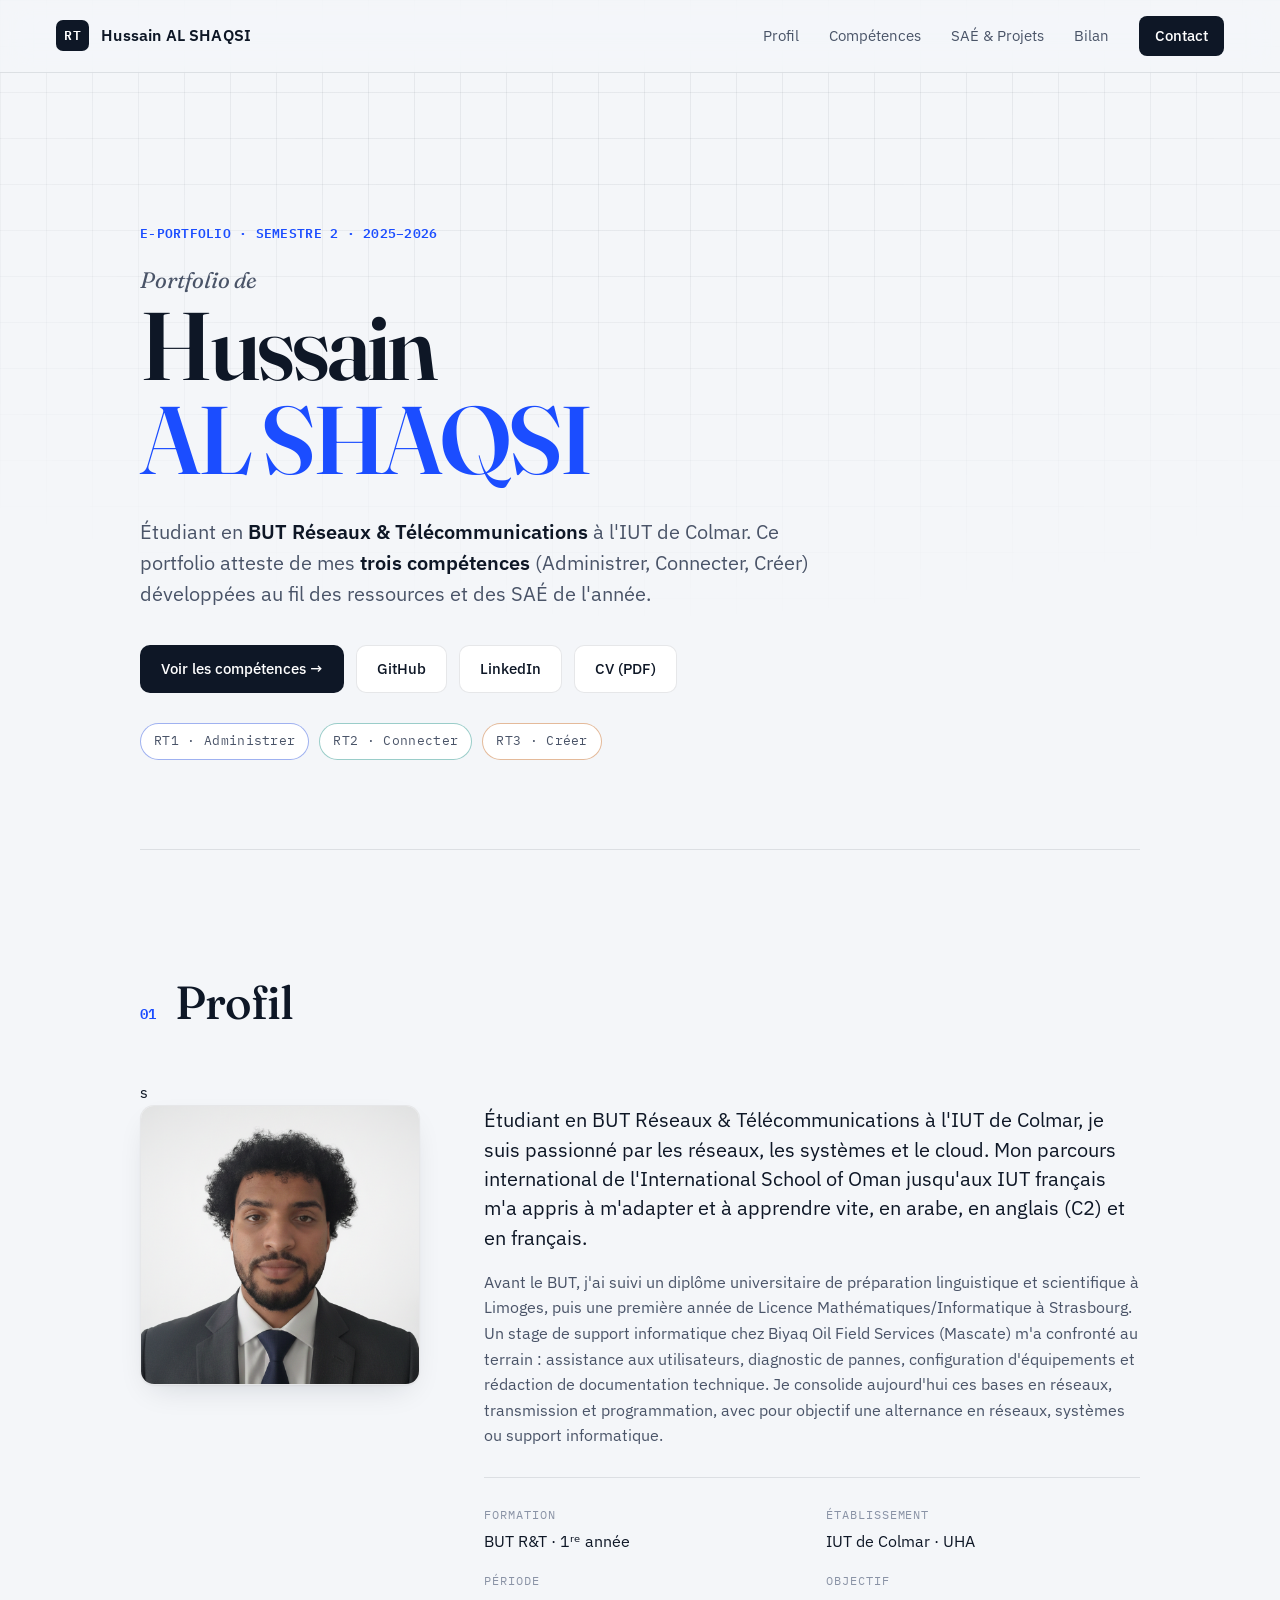
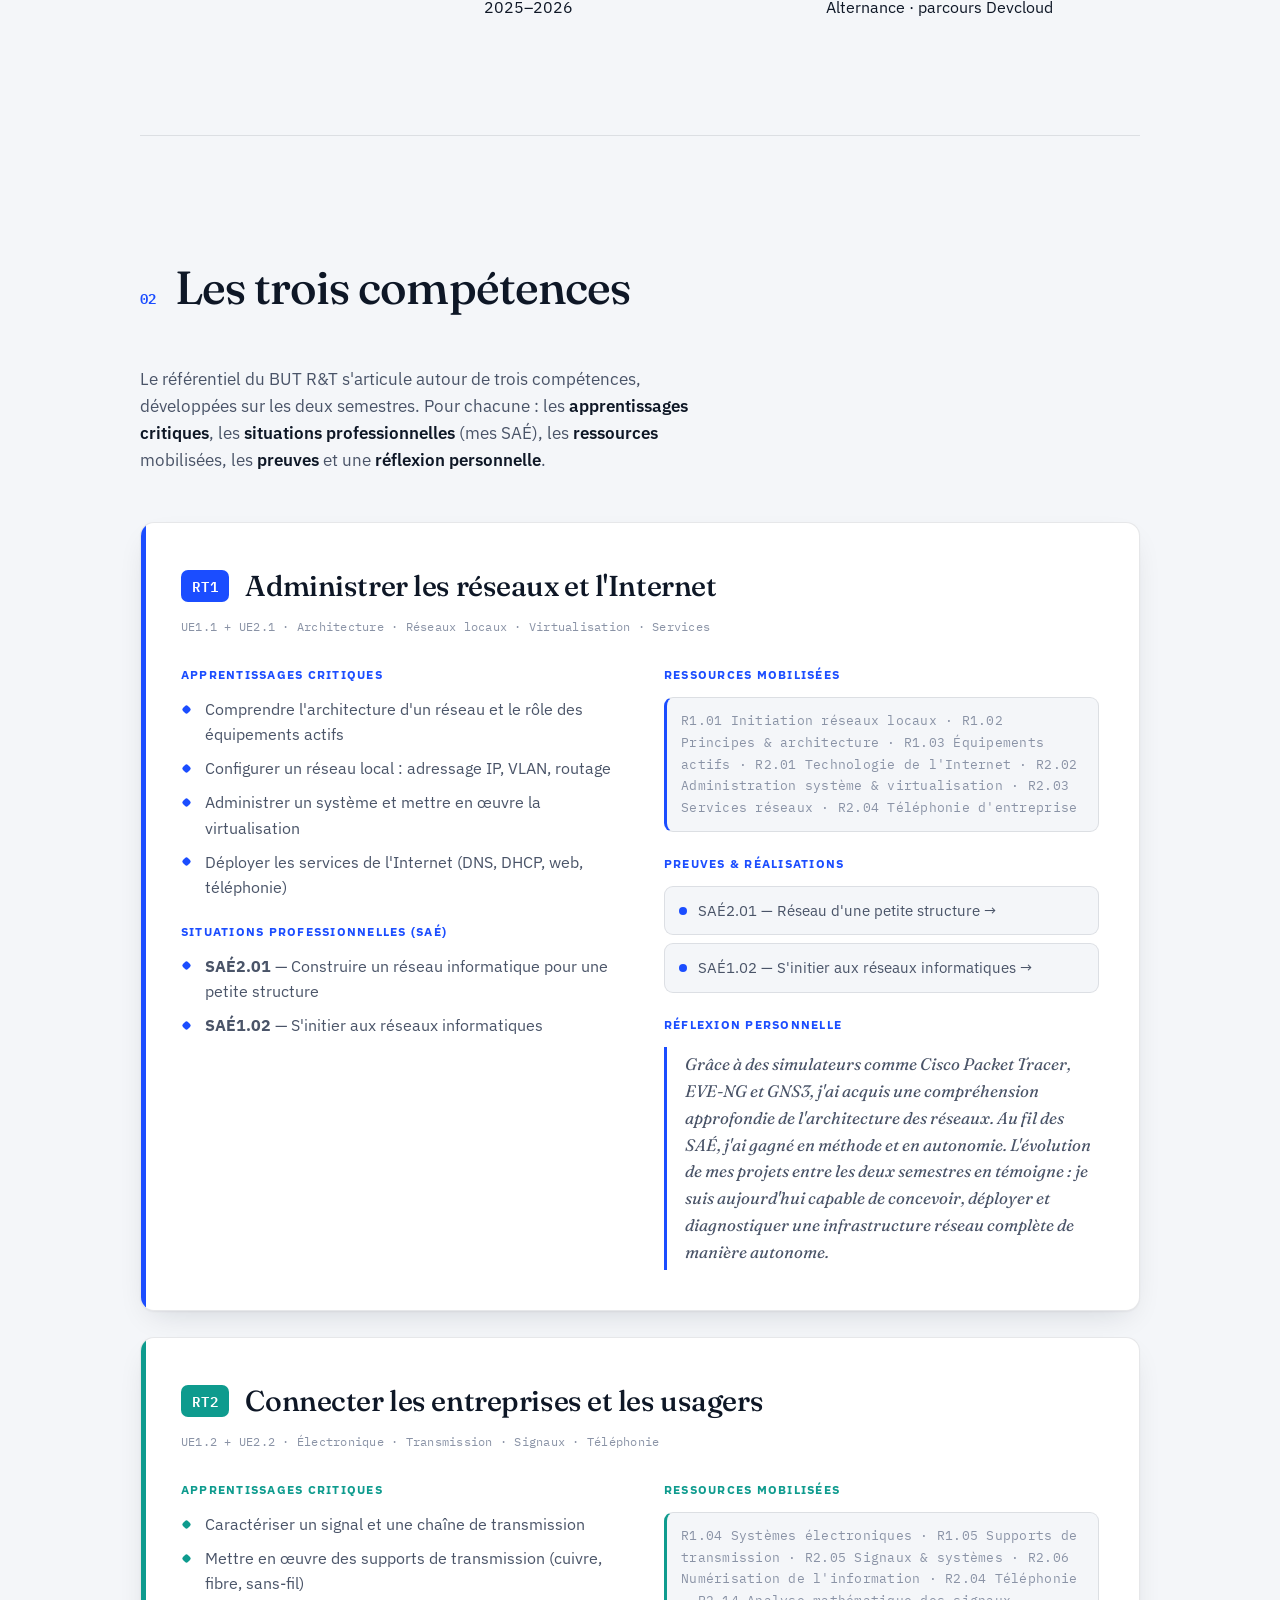
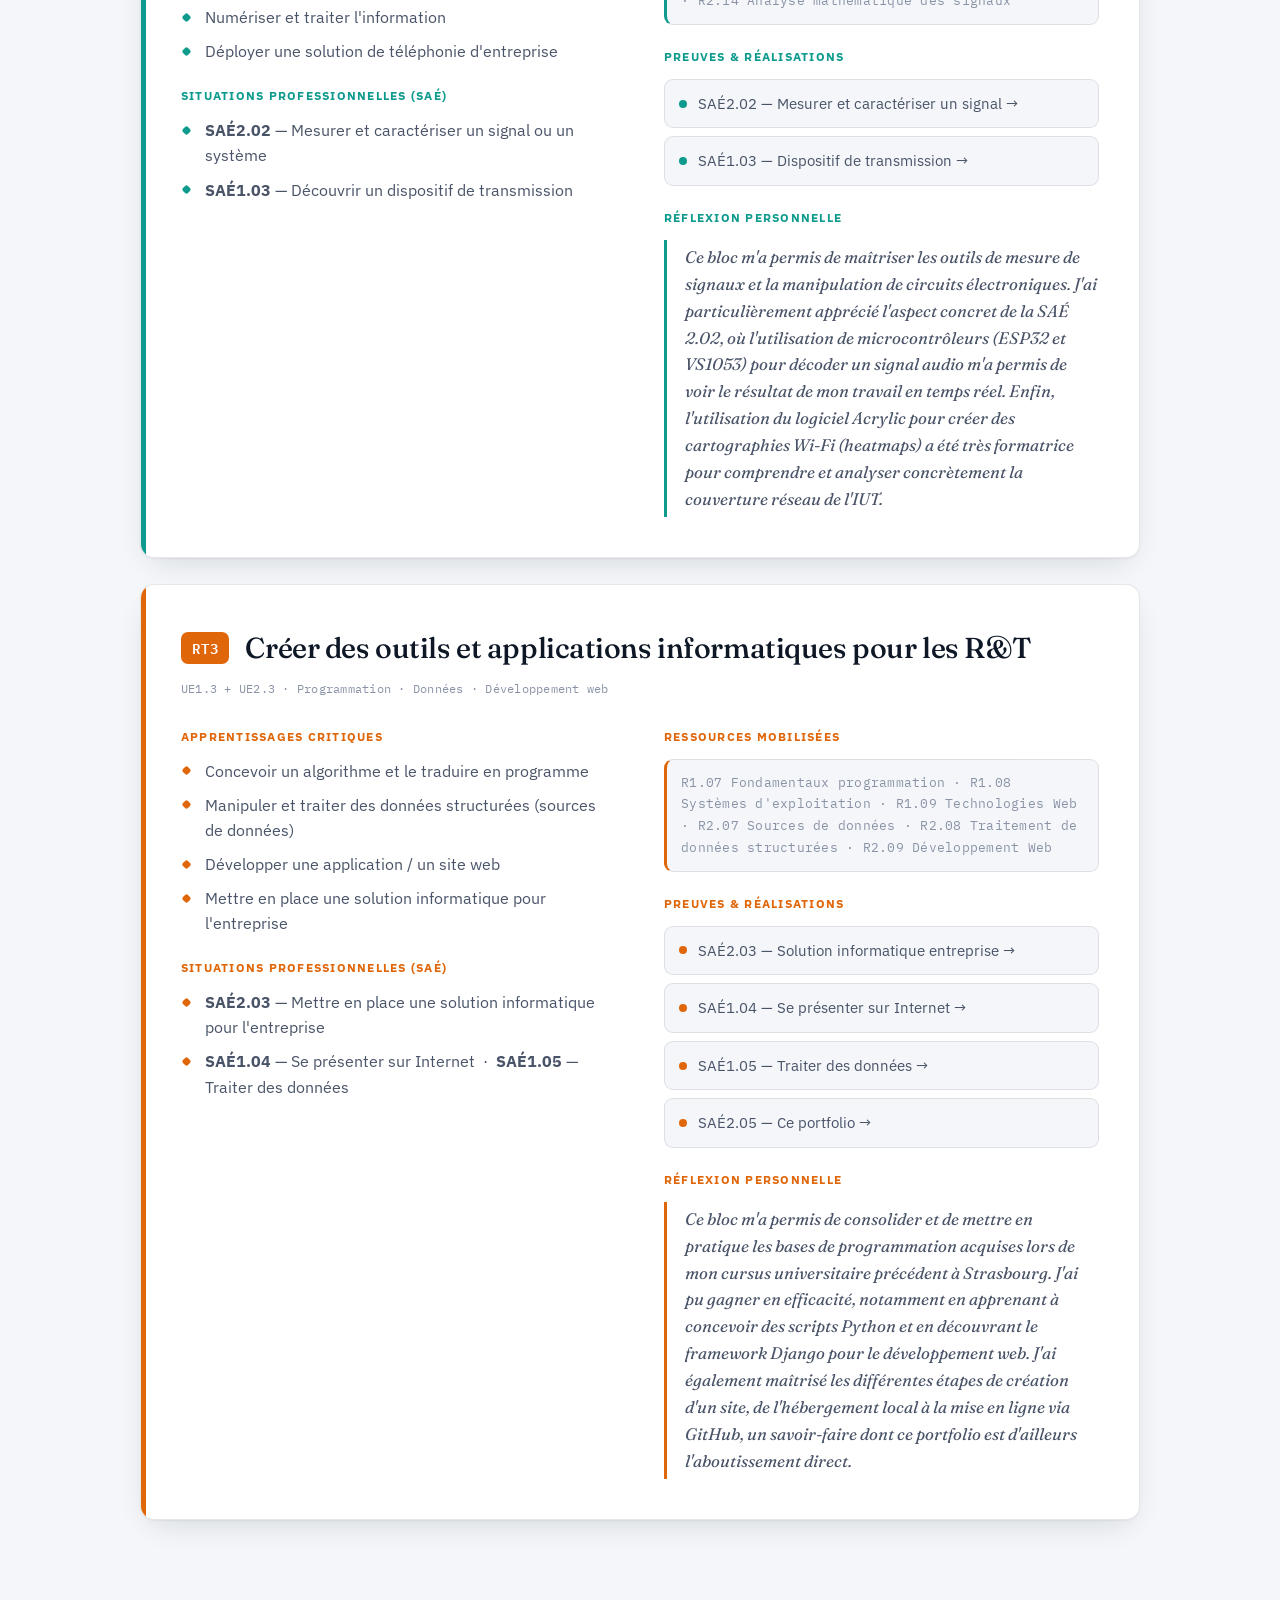
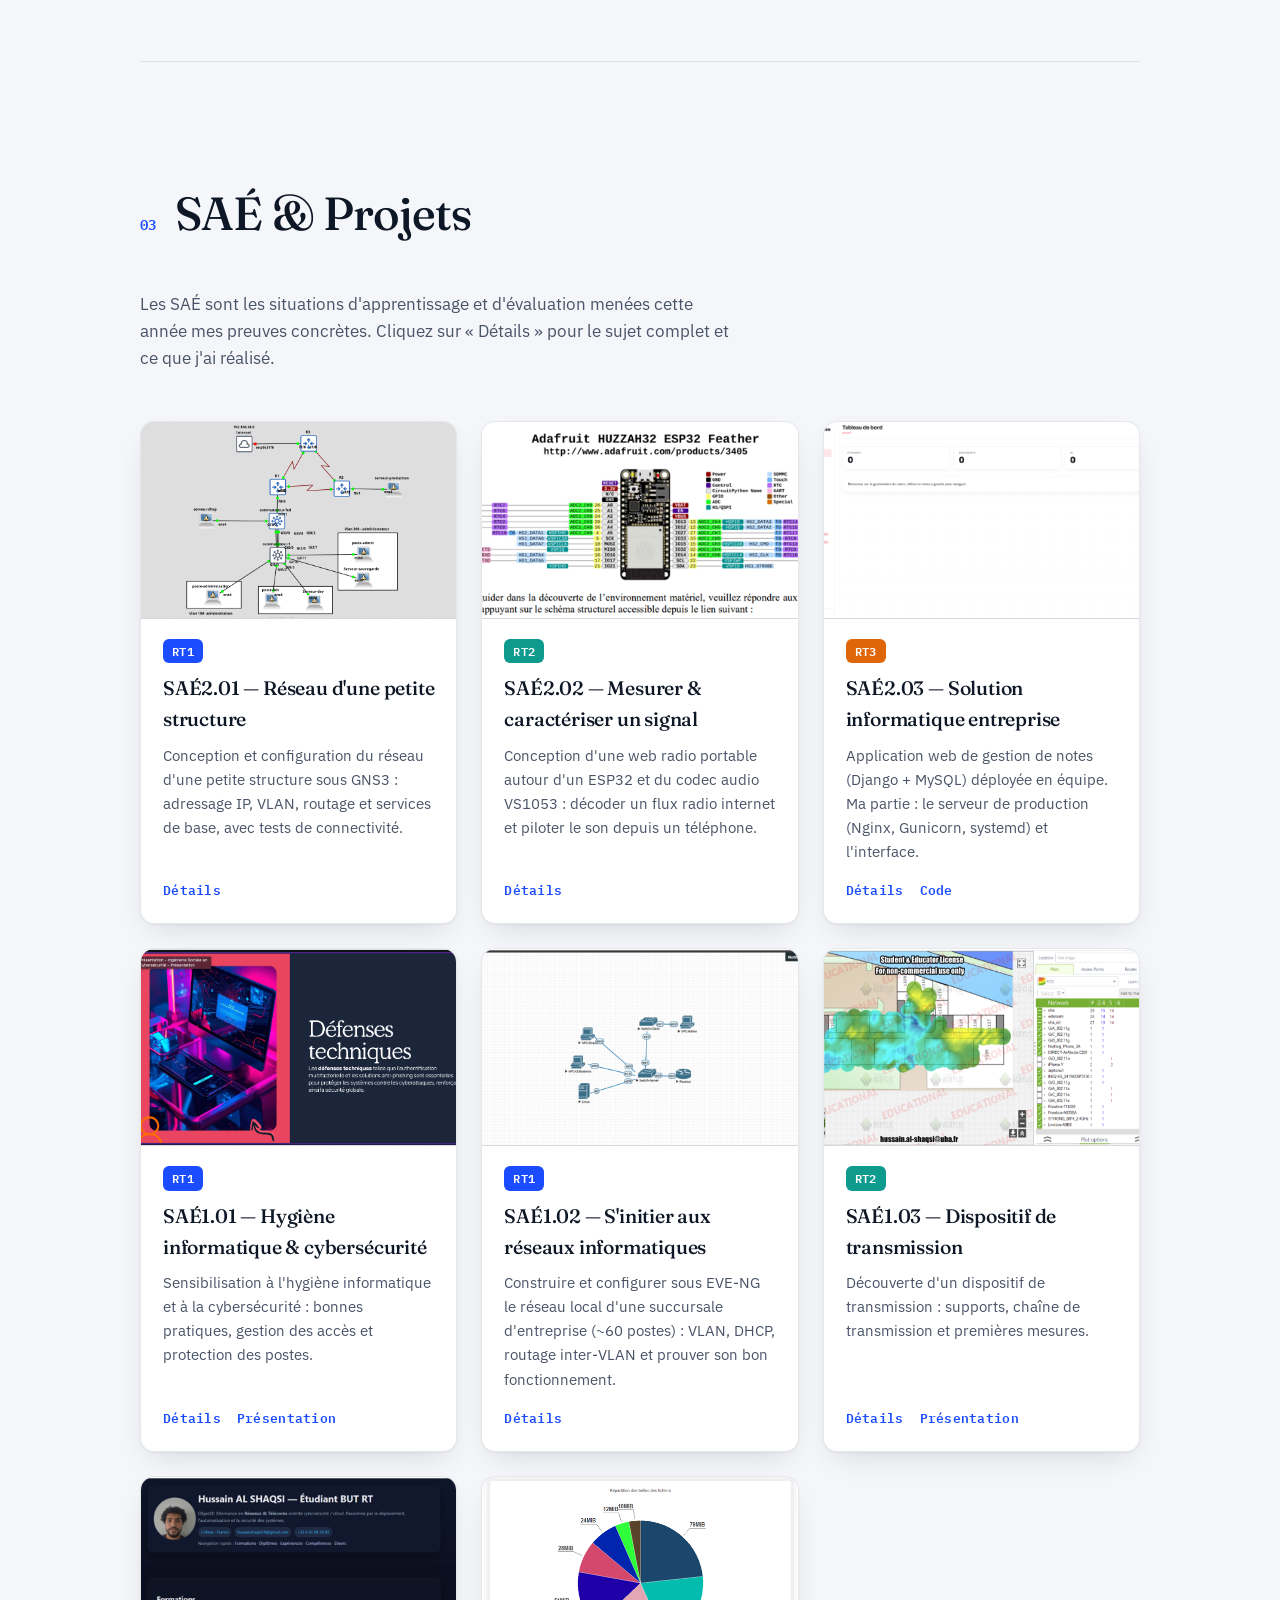
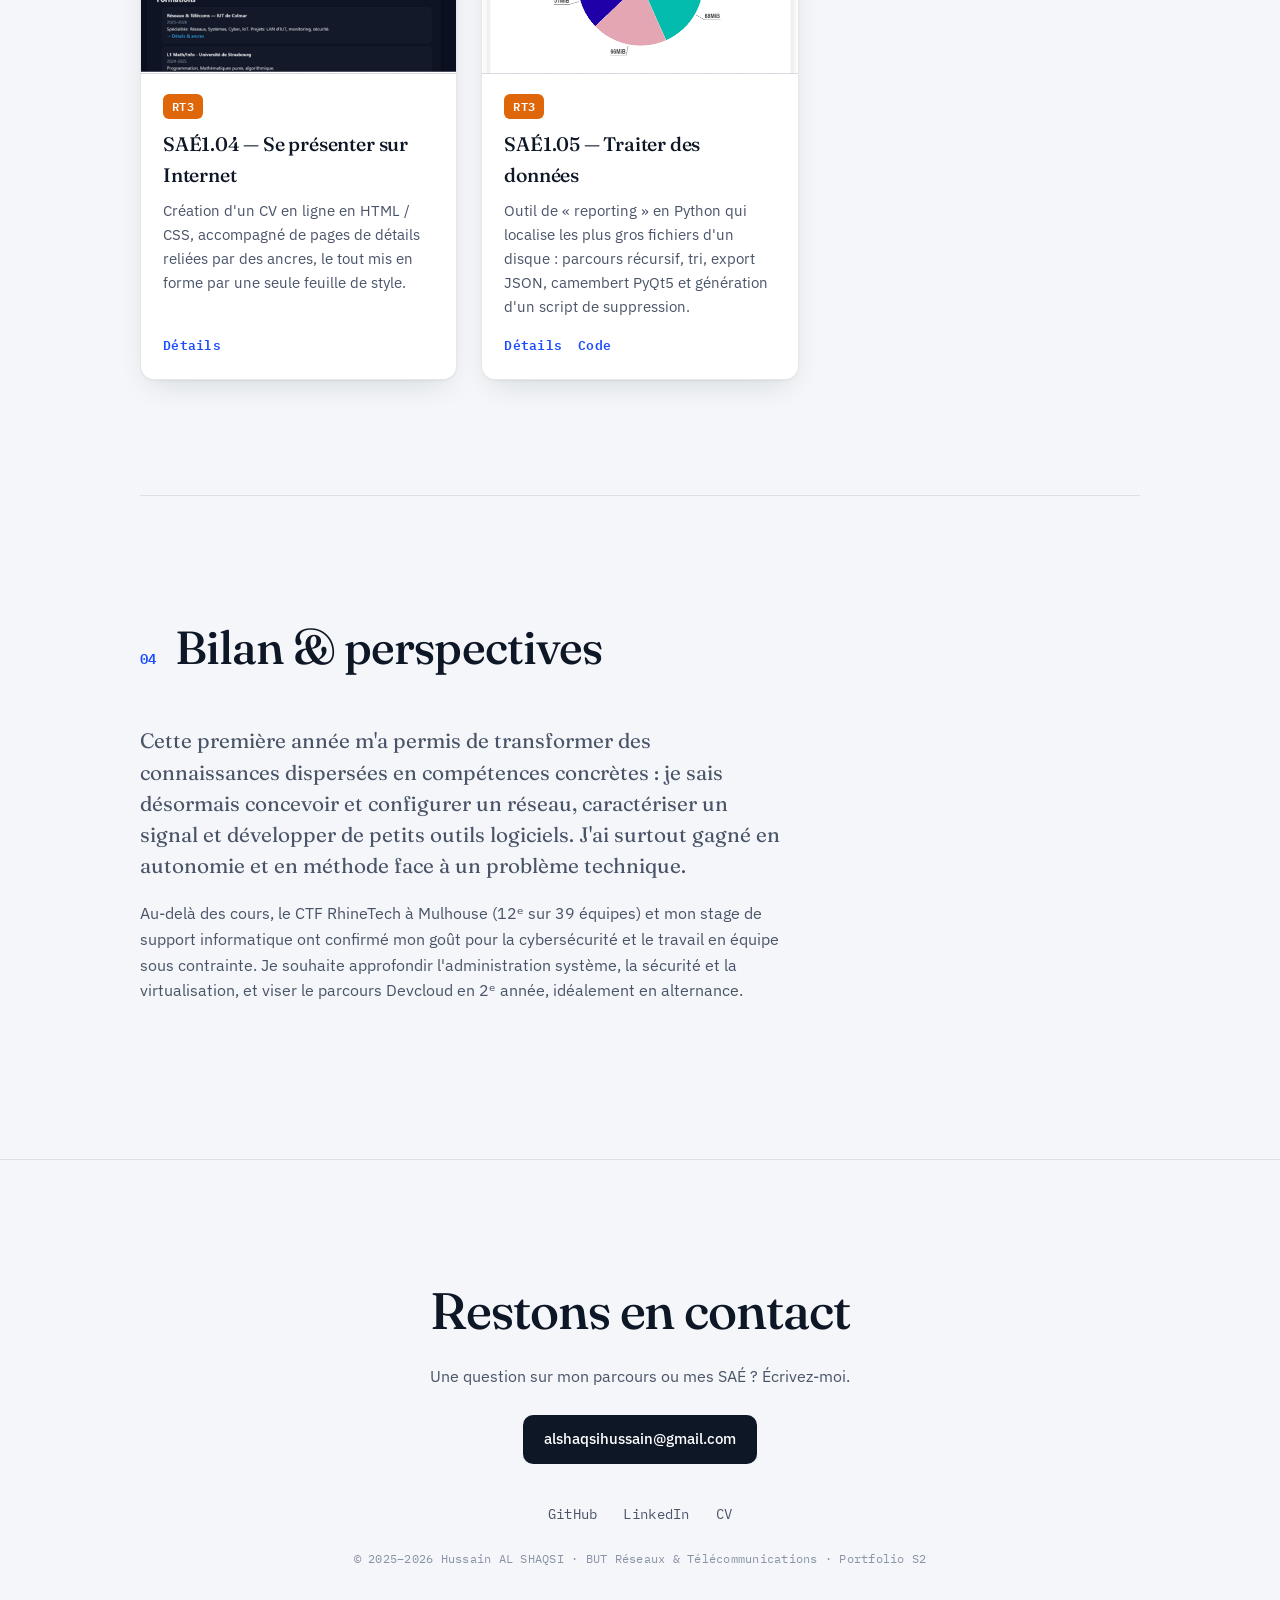
==== commit 526a1282: "spelling error" ====
--- a/index.html
+++ b/index.html
@@ -259,11 +259,11 @@
 </section>
 
 <section class="section reveal" id="profil">
-  <div class="section__head"><span class="section__idx mono">01</span><h2 class="section__title">Profil</h2></div>
+  <div class="section__head"><span class="section__idx mono">01</span><h2 class="section__title">Profil</h2></div>s
   <div class="profil">
     <figure class="profil__photo"><img src="cvpfp.png" alt="Hussain AL SHAQSI" /></figure>
     <div class="profil__text">
-      <p class="lead">Étudiant en BUT Réseaux &amp; Télécommunications à l'IUT de Colmar, je suis passionné par les réseaux, les systèmes et la cloud. Mon parcours international de l'International School of Oman jusqu'aux IUT français m'a appris à m'adapter et à apprendre vite, en arabe, en anglais (C2) et en français.</p>
+      <p class="lead">Étudiant en BUT Réseaux &amp; Télécommunications à l'IUT de Colmar, je suis passionné par les réseaux, les systèmes et le cloud. Mon parcours international de l'International School of Oman jusqu'aux IUT français m'a appris à m'adapter et à apprendre vite, en arabe, en anglais (C2) et en français.</p>
       <p>Avant le BUT, j'ai suivi un diplôme universitaire de préparation linguistique et scientifique à Limoges, puis une première année de Licence Mathématiques/Informatique à Strasbourg. Un stage de support informatique chez Biyaq Oil Field Services (Mascate) m'a confronté au terrain : assistance aux utilisateurs, diagnostic de pannes, configuration d'équipements et rédaction de documentation technique. Je consolide aujourd'hui ces bases en réseaux, transmission et programmation, avec pour objectif une alternance en réseaux, systèmes ou support informatique.</p>
       <div class="profil__facts">
         <div><span class="mono">Formation</span>BUT R&amp;T · 1ʳᵉ année</div>
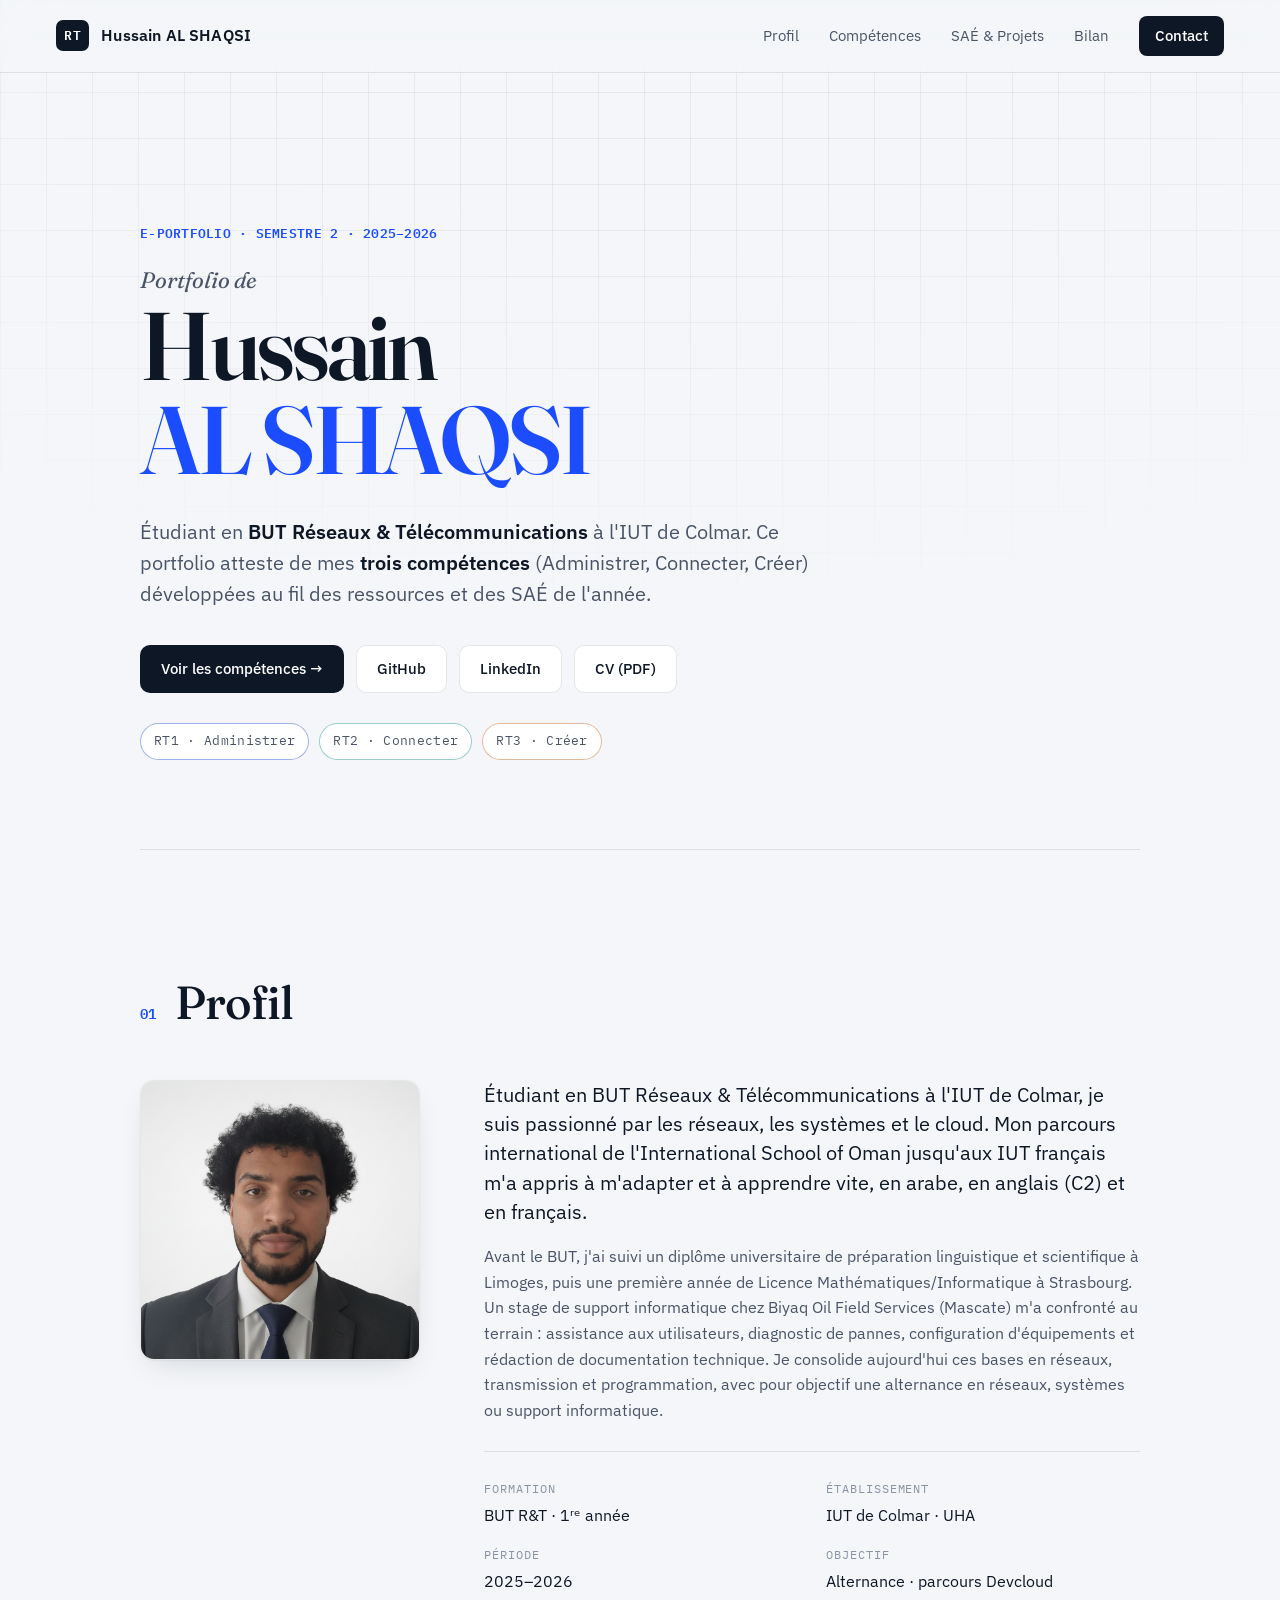
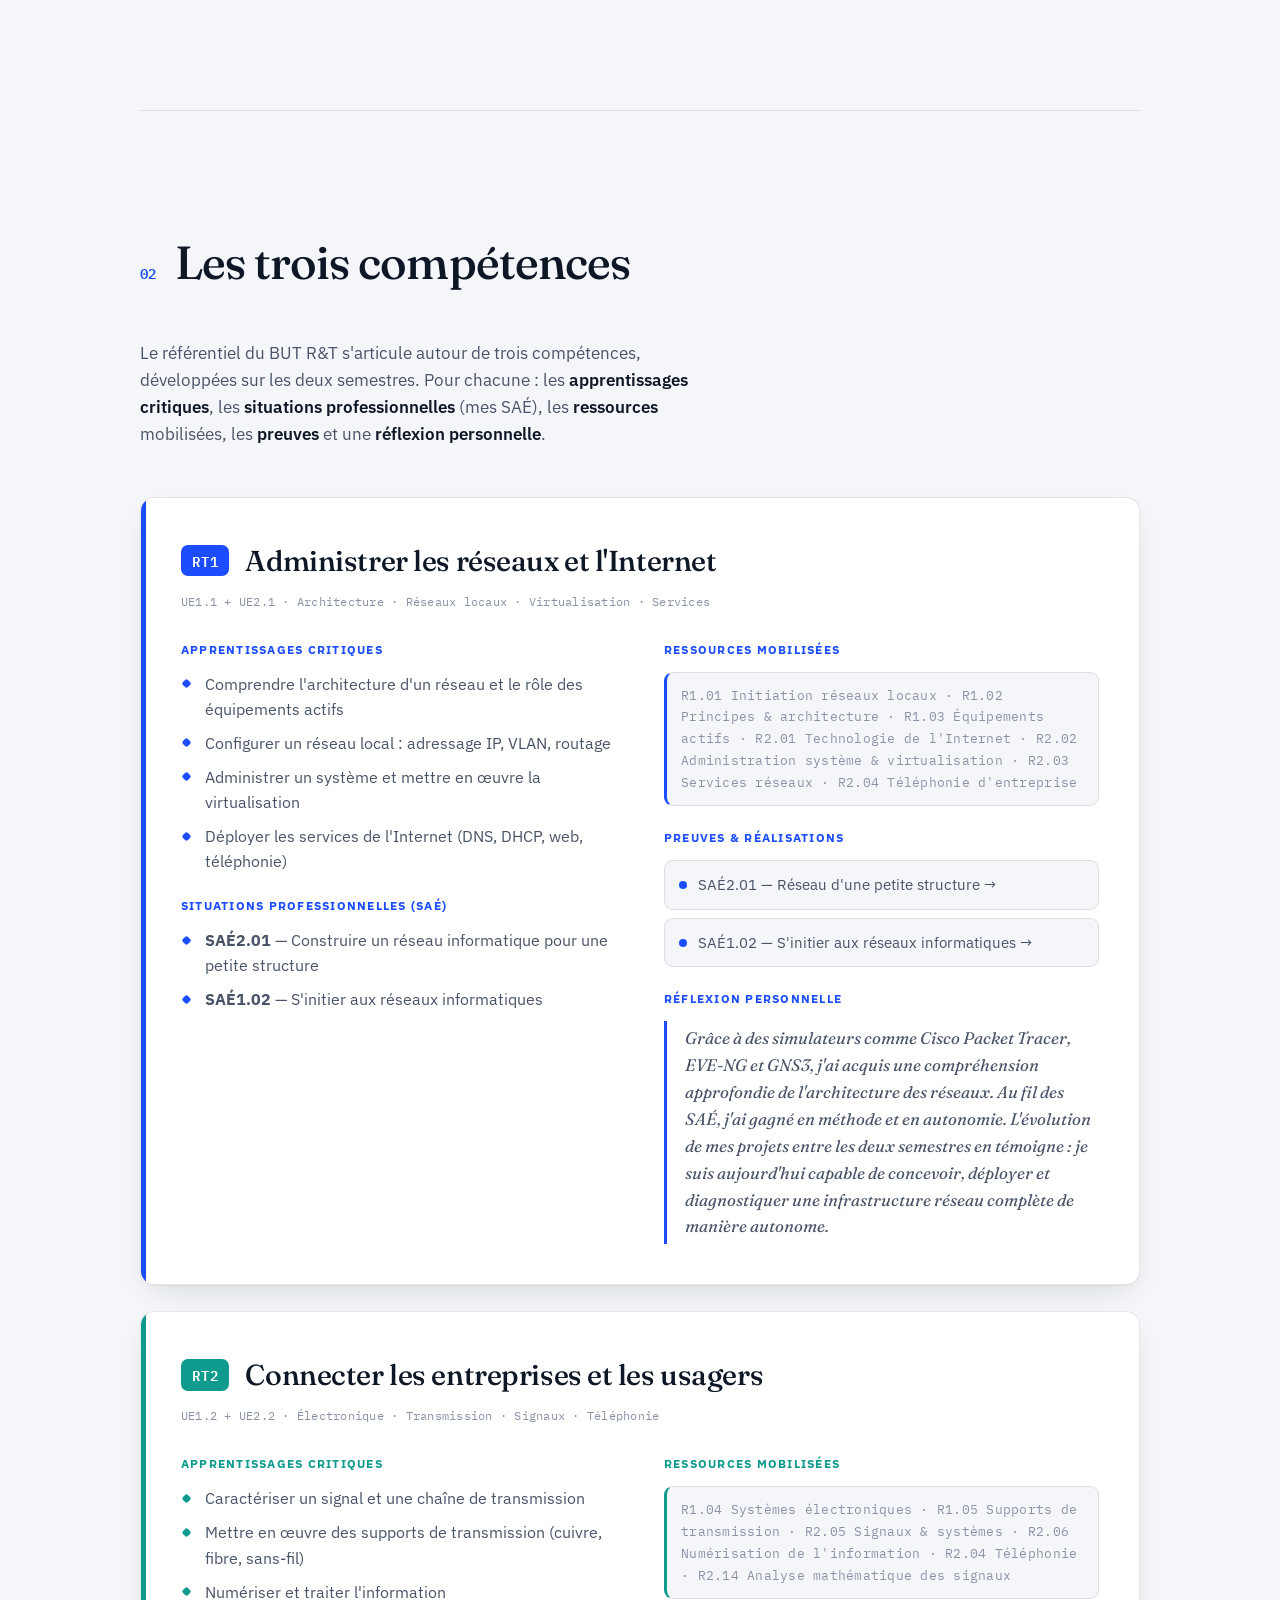
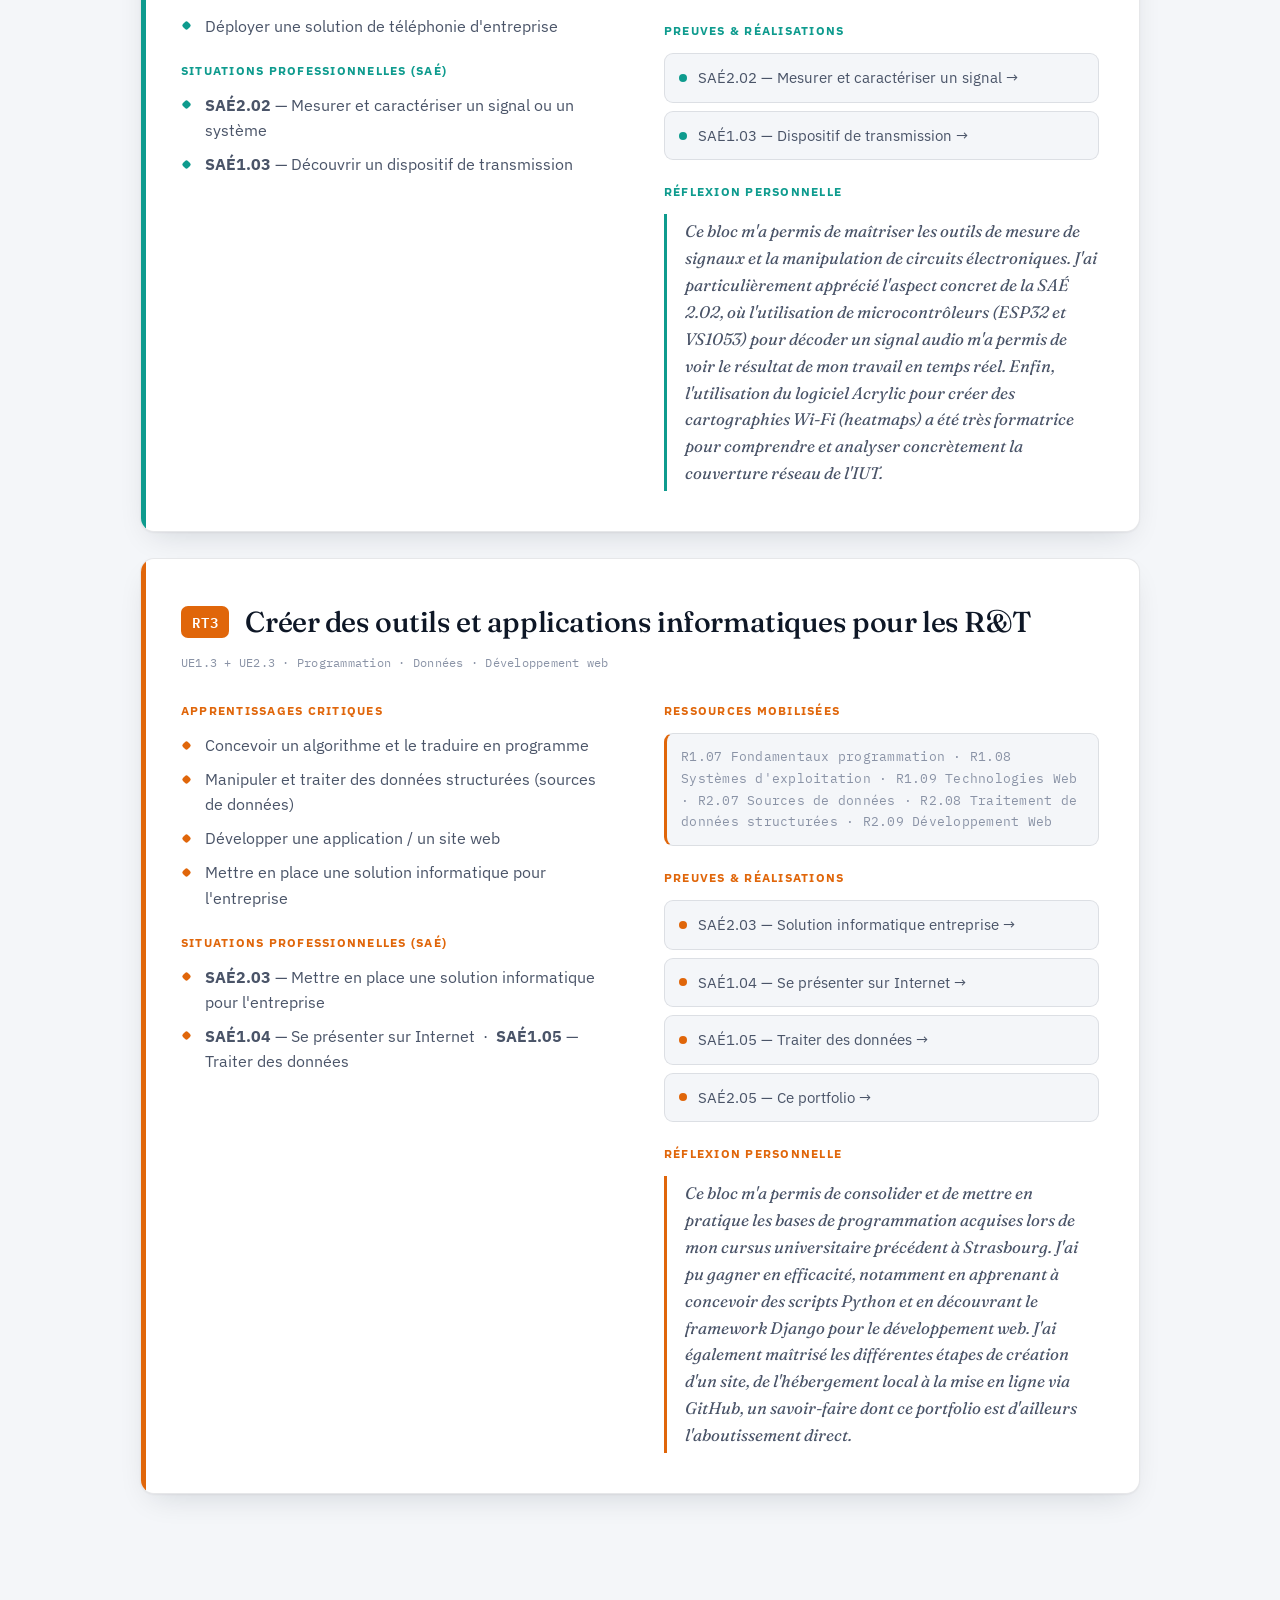
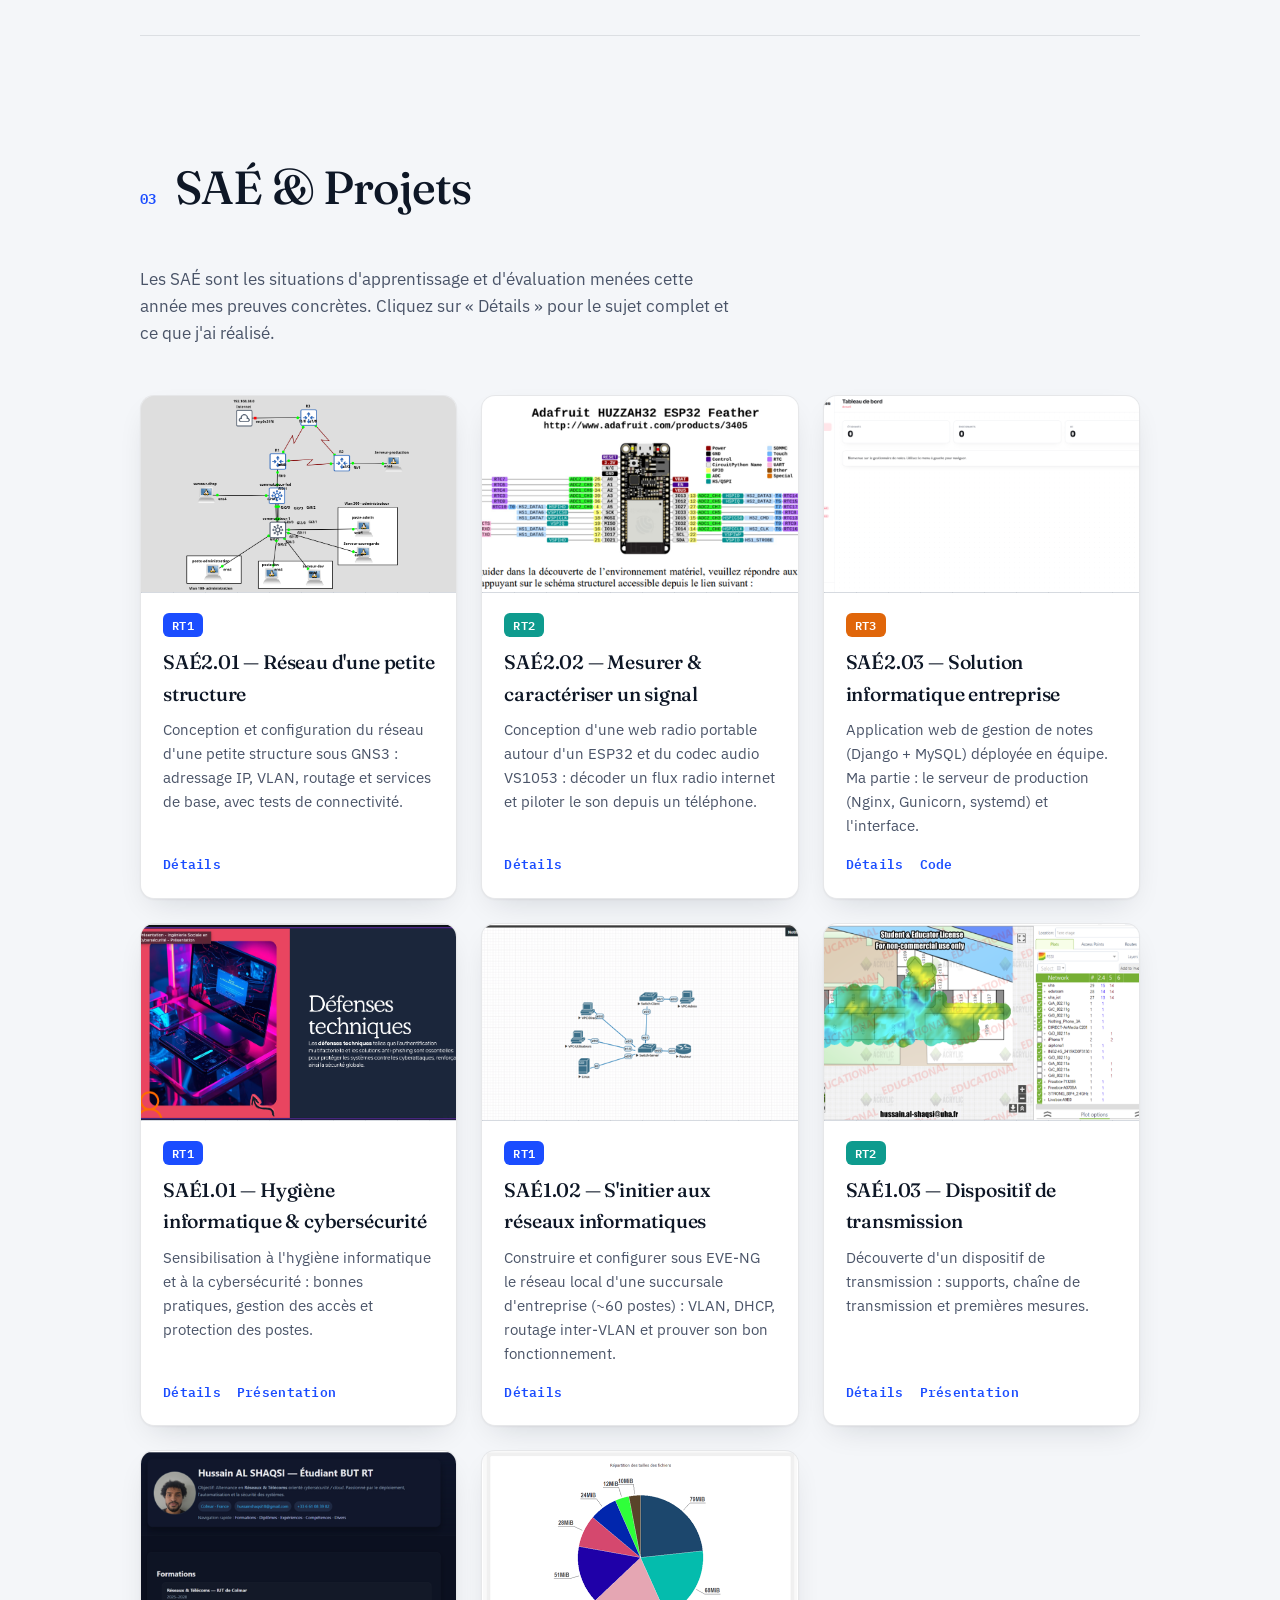
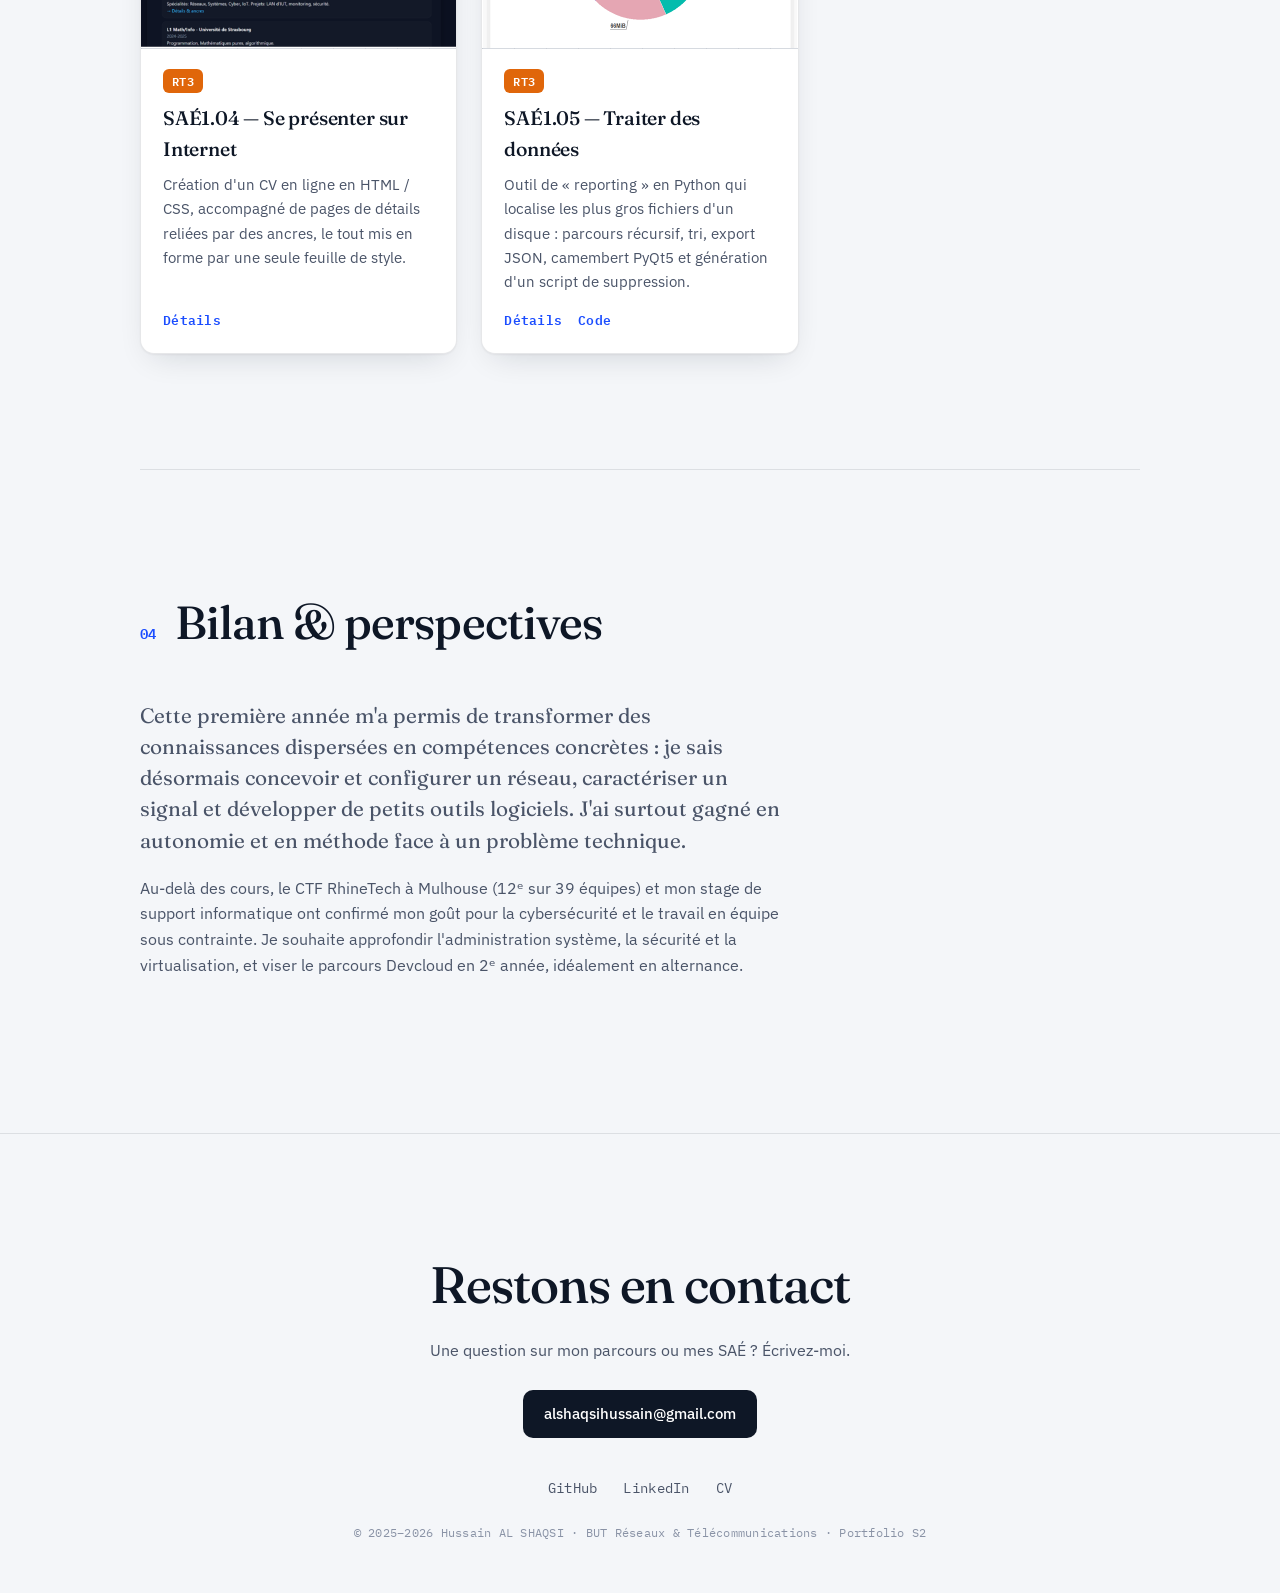
==== commit f3ef3a45: "Fix HTML structure in the Profil section" ====
--- a/index.html
+++ b/index.html
@@ -259,7 +259,7 @@
 </section>
 
 <section class="section reveal" id="profil">
-  <div class="section__head"><span class="section__idx mono">01</span><h2 class="section__title">Profil</h2></div>s
+  <div class="section__head"><span class="section__idx mono">01</span><h2 class="section__title">Profil</h2></div>
   <div class="profil">
     <figure class="profil__photo"><img src="cvpfp.png" alt="Hussain AL SHAQSI" /></figure>
     <div class="profil__text">
@@ -707,4 +707,4 @@
 </script>
 
 </body>
-</html>+</html>
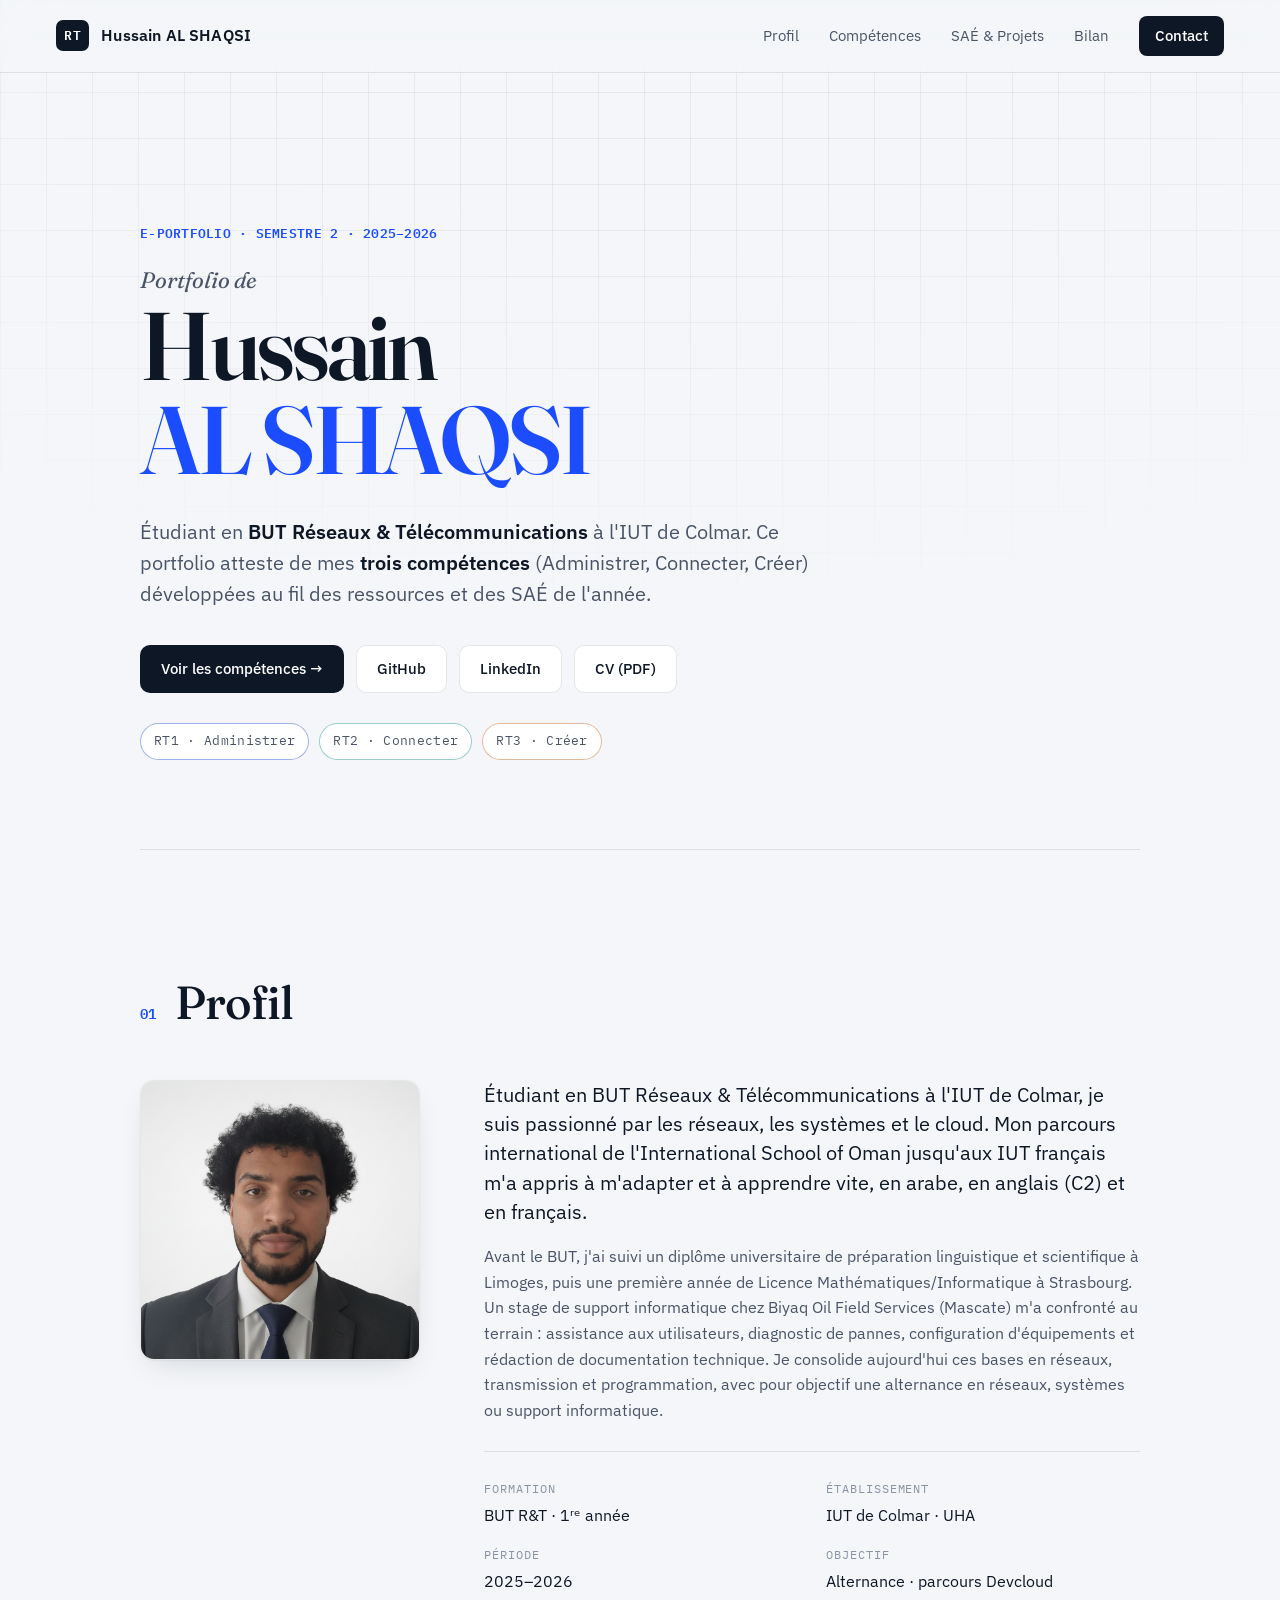
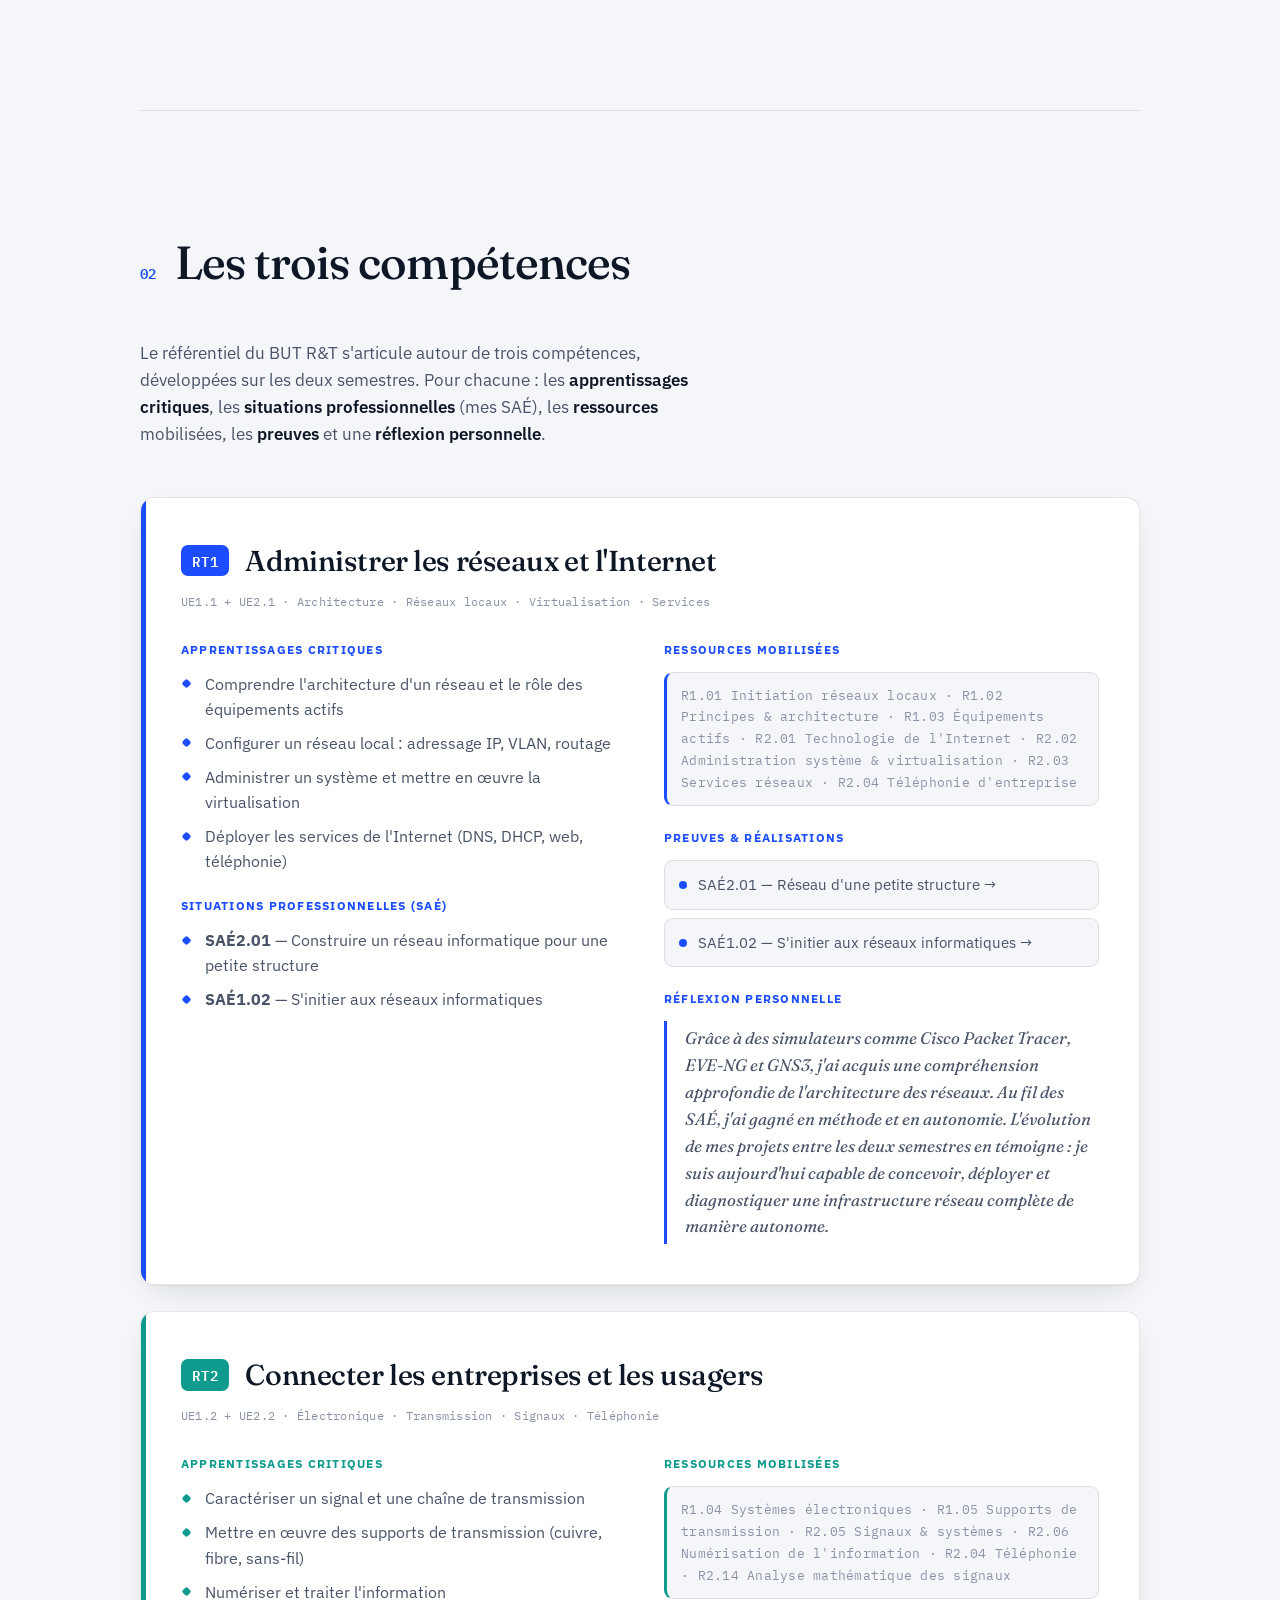
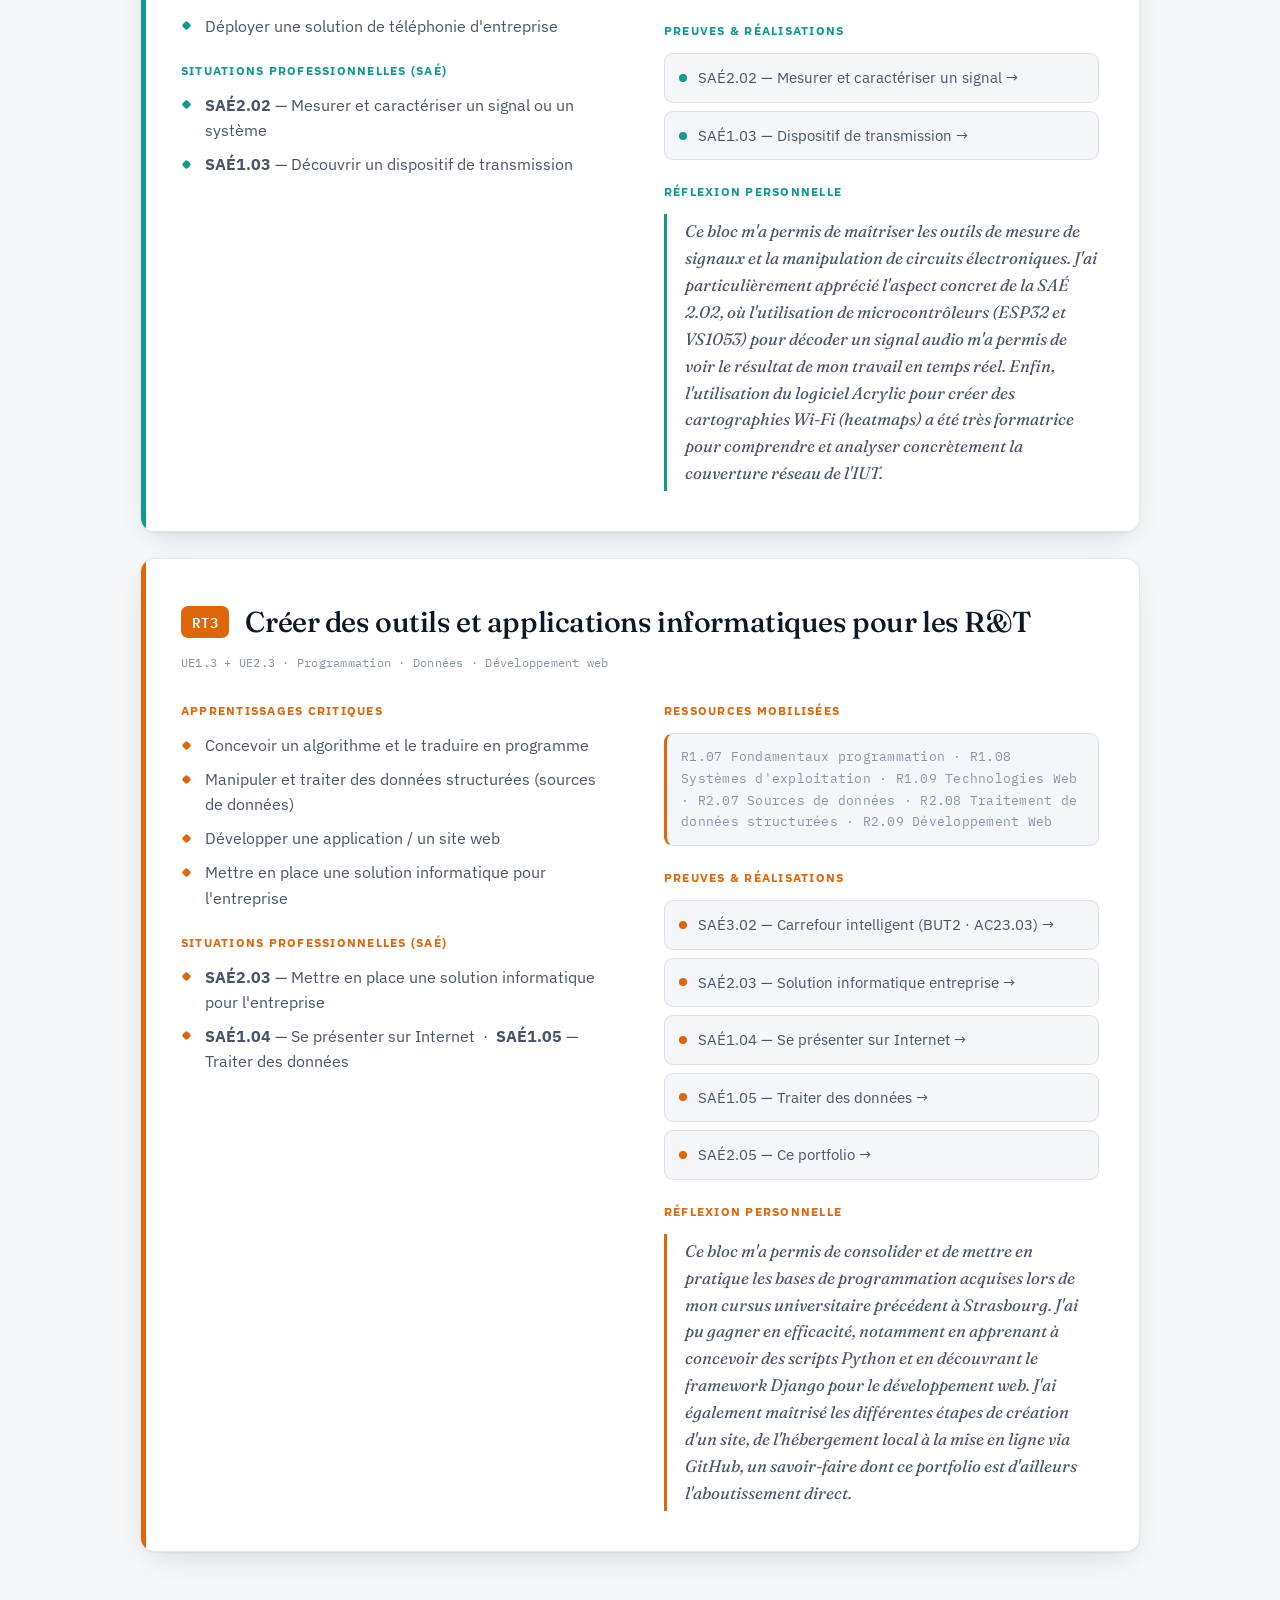
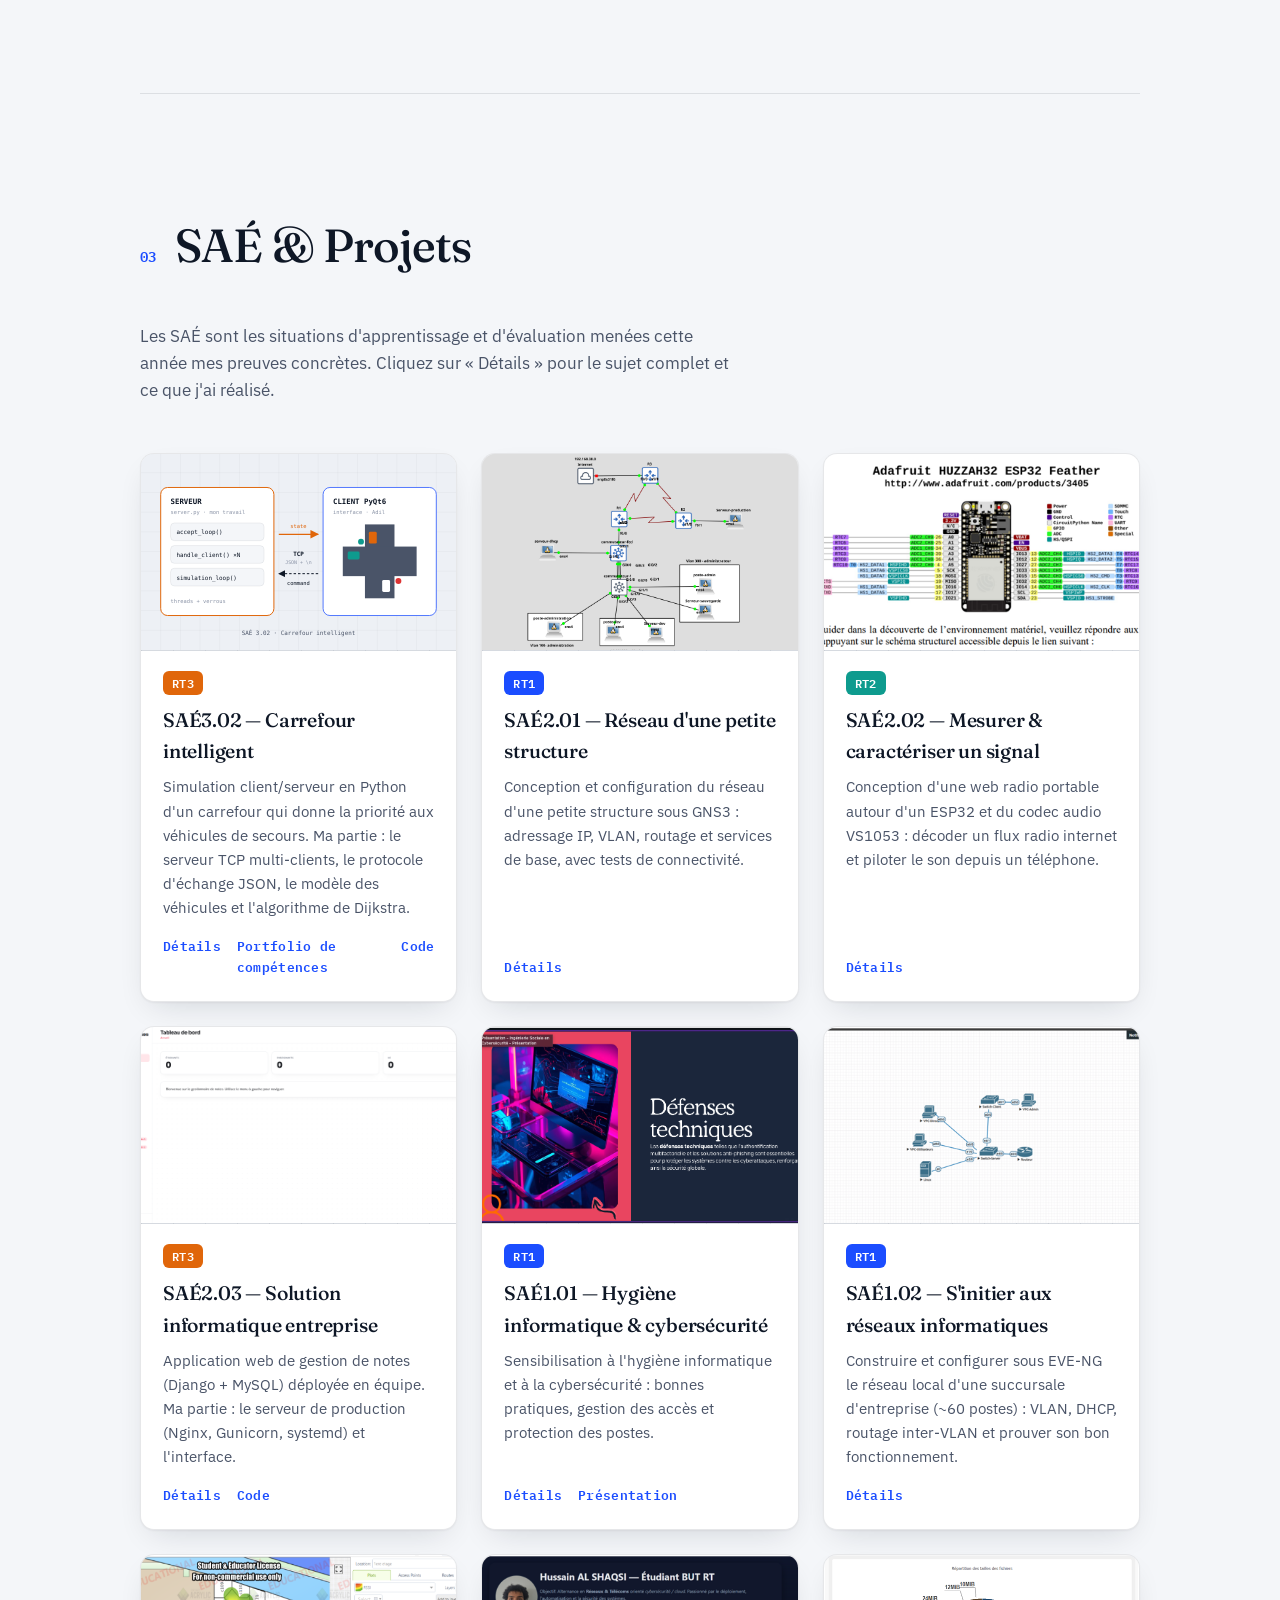
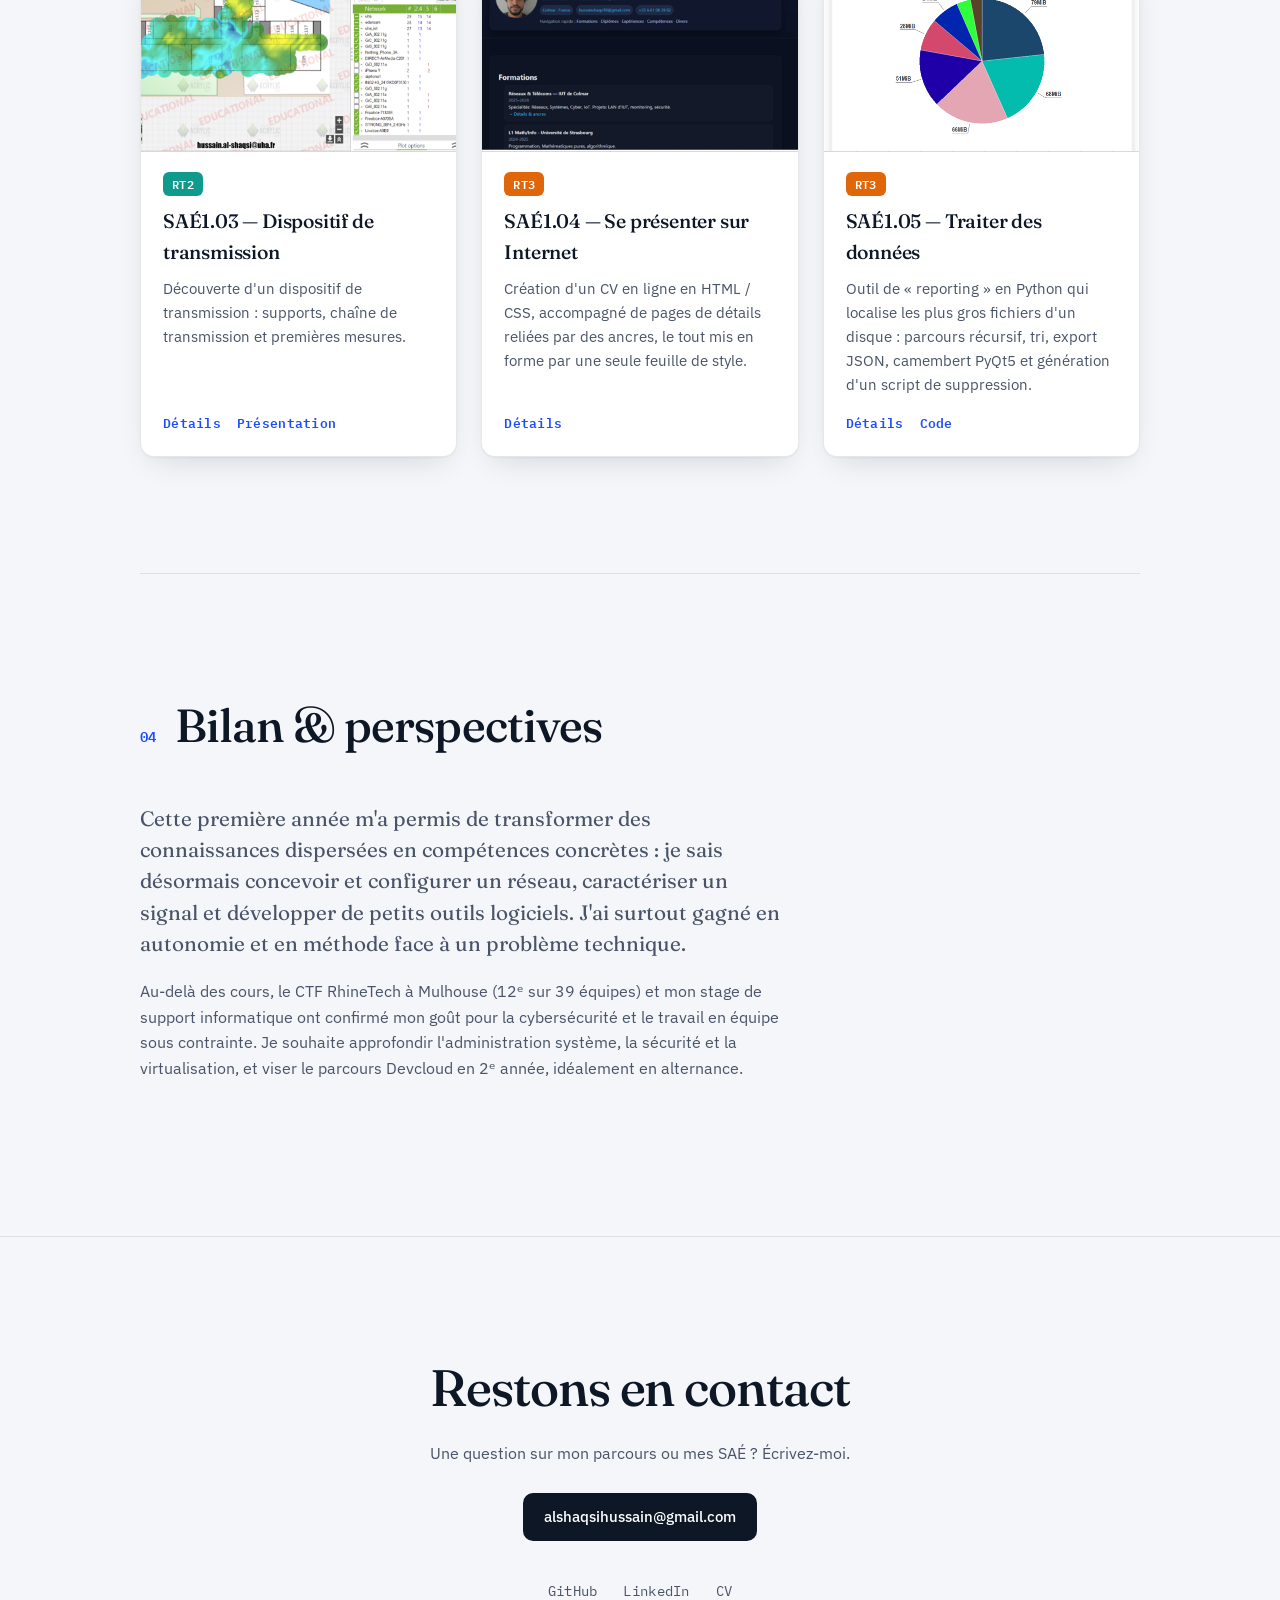
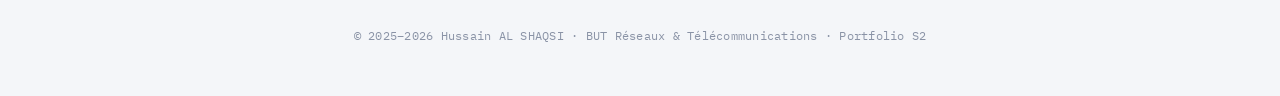
==== commit cbe4d311: "Ajout de la SAÉ 3.02 Carrefour intelligent - Nouvelle page sae3-02.html : portfolio de compétences i" ====
--- a/index.html
+++ b/index.html
@@ -379,6 +379,7 @@
         <p class="reslist mono">R1.07 Fondamentaux programmation · R1.08 Systèmes d'exploitation · R1.09 Technologies Web · R2.07 Sources de données · R2.08 Traitement de données structurées · R2.09 Développement Web</p>
         <h4>Preuves &amp; réalisations</h4>
         <div class="proof">
+          <a class="proof__item" href="sae3-02.html"><span class="proof__dot"></span><span>SAÉ3.02 — Carrefour intelligent (BUT2 · AC23.03) →</span></a>
           <a class="proof__item" href="#sae2-03"><span class="proof__dot"></span><span>SAÉ2.03 — Solution informatique entreprise →</span></a>
           <a class="proof__item" href="#sae1-04"><span class="proof__dot"></span><span>SAÉ1.04 — Se présenter sur Internet →</span></a>
           <a class="proof__item" href="#sae1-05"><span class="proof__dot"></span><span>SAÉ1.05 — Traiter des données →</span></a>
@@ -396,6 +397,29 @@
   <p class="section__intro">Les SAÉ sont les situations d'apprentissage et d'évaluation menées cette année mes preuves concrètes. Cliquez sur « Détails » pour le sujet complet et ce que j'ai réalisé.</p>
 
   <div class="cards">
+
+    <article class="card" id="sae3-02">
+      <div class="card__img"><img src="sae302.svg" alt="SAÉ3.02 — Architecture client/serveur du carrefour intelligent" onerror="this.remove()"></div>
+      <div class="card__body">
+        <div class="card__tags mono"><span class="t t--rt3">RT3</span></div>
+        <h3 class="card__title">SAÉ3.02 — Carrefour intelligent</h3>
+        <p class="card__desc">Simulation client/serveur en Python d'un carrefour qui donne la priorité aux véhicules de secours. Ma partie : le serveur TCP multi-clients, le protocole d'échange JSON, le modèle des véhicules et l'algorithme de Dijkstra.</p>
+        <div class="card__more">
+          <p>Projet en binôme (BUT2 DevCloud, S3) : un serveur possède l'état du carrefour et le diffuse en temps réel à un client PyQt6 qui affiche la maquette et envoie les demandes d'urgence. J'ai pris en charge le serveur et la couche réseau ; l'interface est de mon binôme.</p>
+          <h5>Ma contribution</h5>
+          <ul>
+            <li>Serveur TCP multi-clients : socket, bind, listen, accept, un thread par client, boucle de simulation, diffusion de l'état</li>
+            <li>Protocole applicatif : messages JSON délimités par un saut de ligne, tampon de reconstitution des messages</li>
+            <li>Première version du client réseau (reconnexion automatique) et branchement sur la fenêtre PyQt6 via un QTimer</li>
+            <li>Modèle de déplacement des véhicules et algorithme de Dijkstra (plus court chemin)</li>
+            <li>Test client/serveur sur deux PC du réseau de l'IUT ; résolution d'un conflit de fusion Git avec le code de mon binôme</li>
+          </ul>
+          <h5>Outils</h5>
+          <p>Python, socket, threading, JSON, PyQt6, Git / GitHub.</p>
+        </div>
+        <div class="card__links mono"><a href="#">Détails</a><a href="sae3-02.html">Portfolio de compétences</a><a href="https://github.com/Patpat200/SAE-3.02-Carrefour-intelligent" target="_blank" rel="noopener">Code</a></div>
+      </div>
+    </article>
 
     <article class="card" id="sae2-01">
       <div class="card__img"><img src="gns3.png" alt="SAÉ2.01 — Réseau d'une petite structure" onerror="this.remove()"></div>
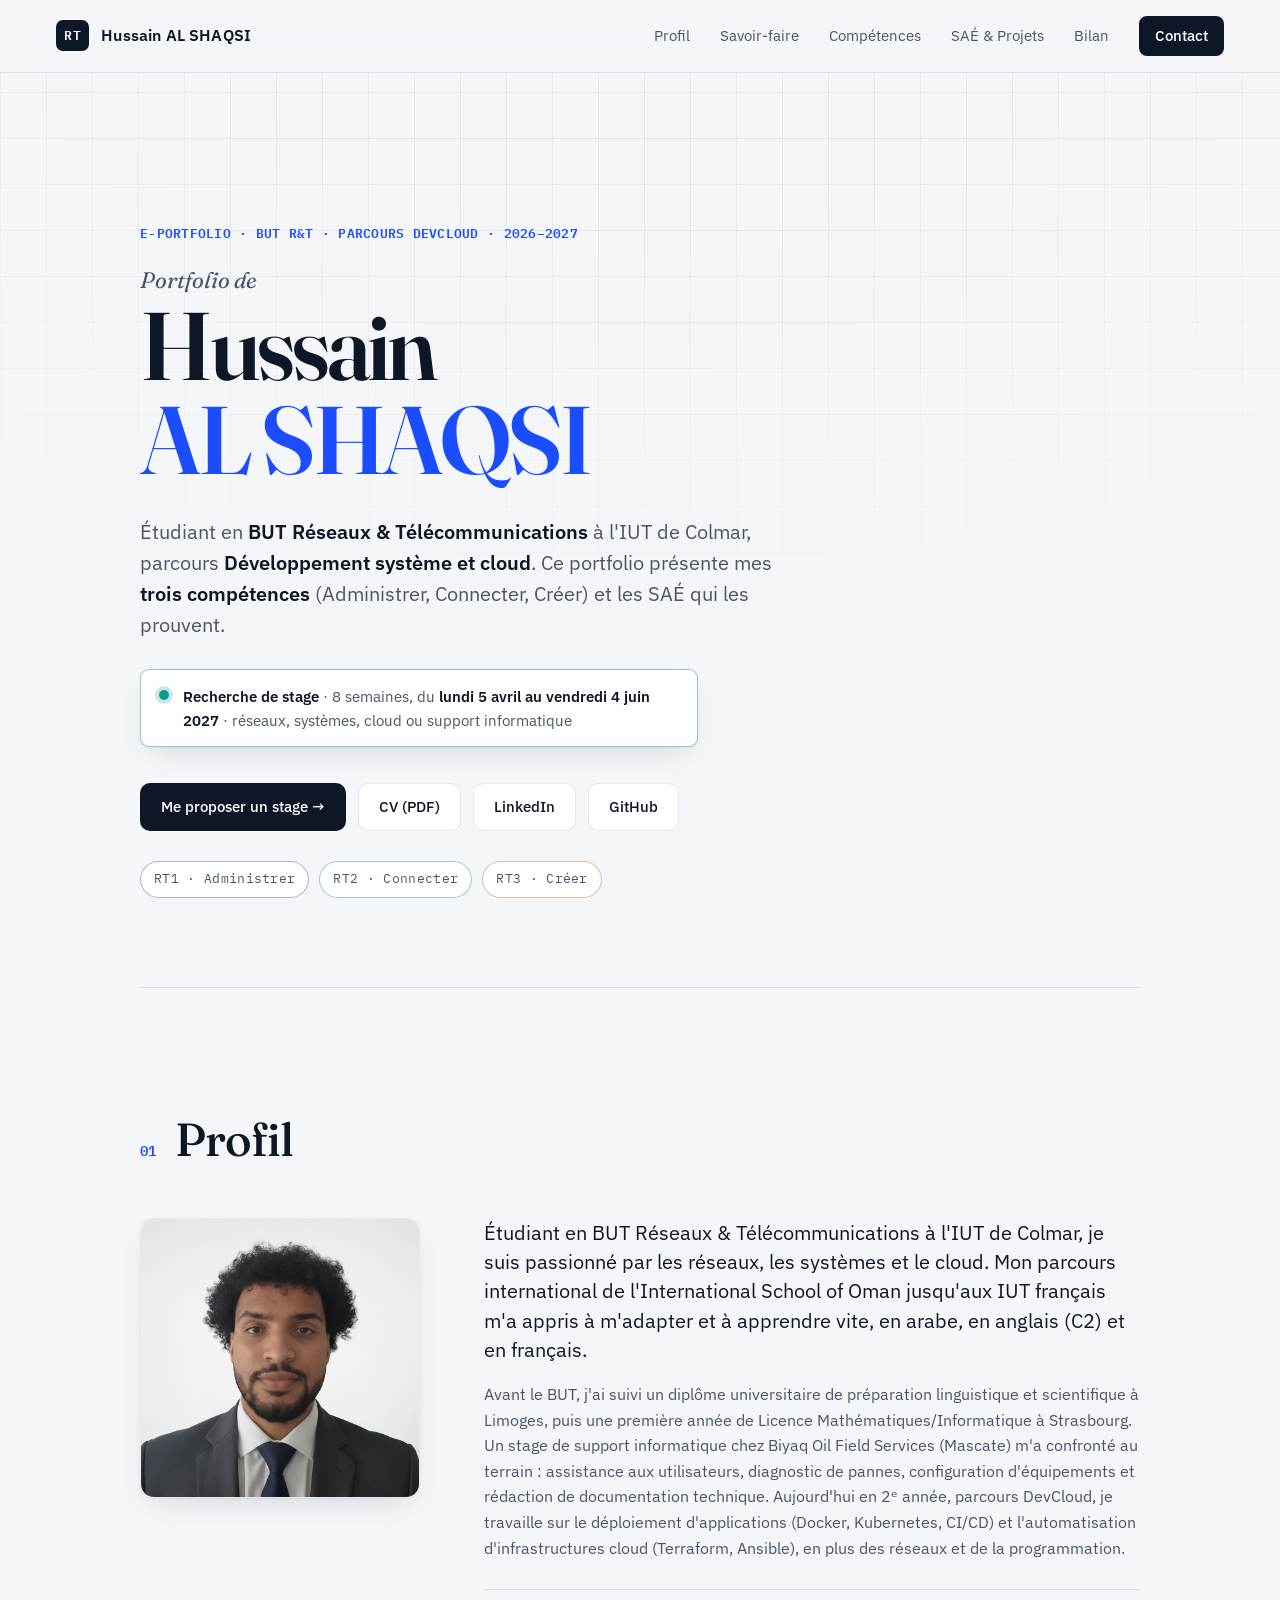
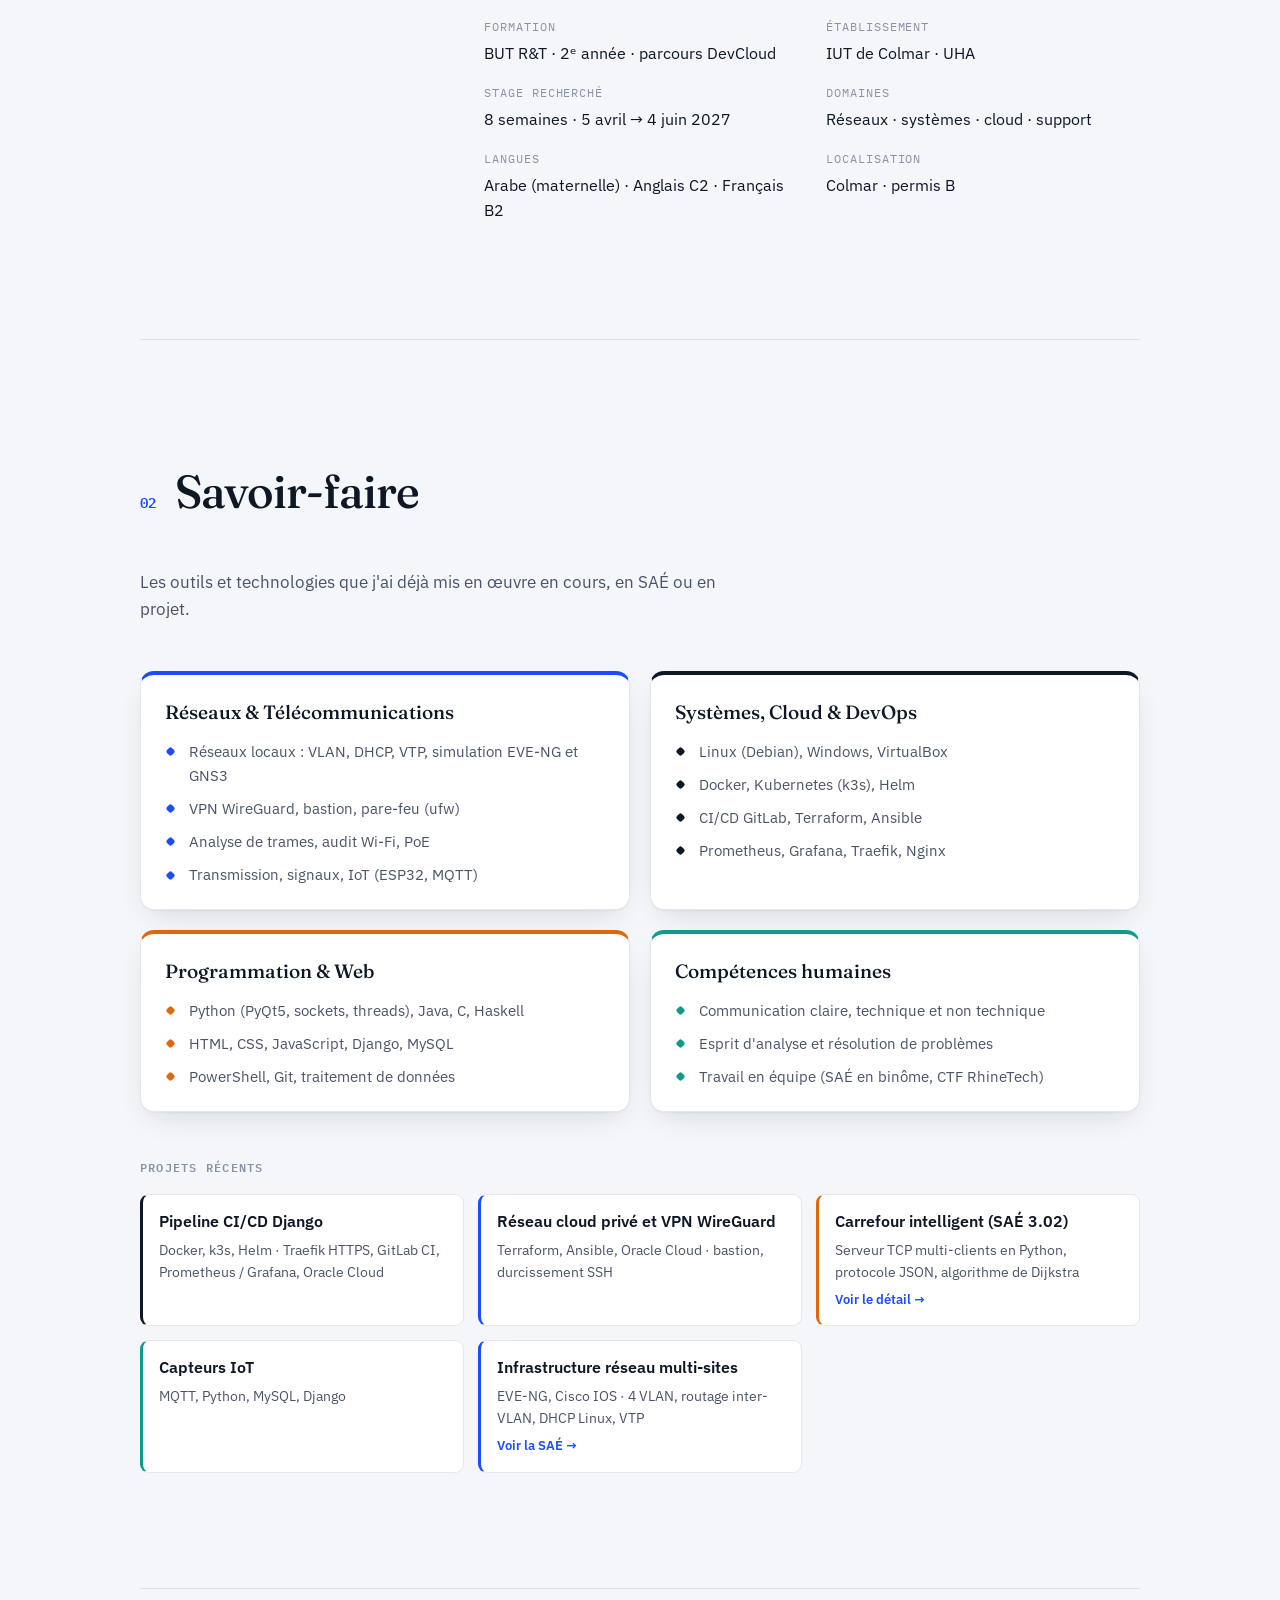
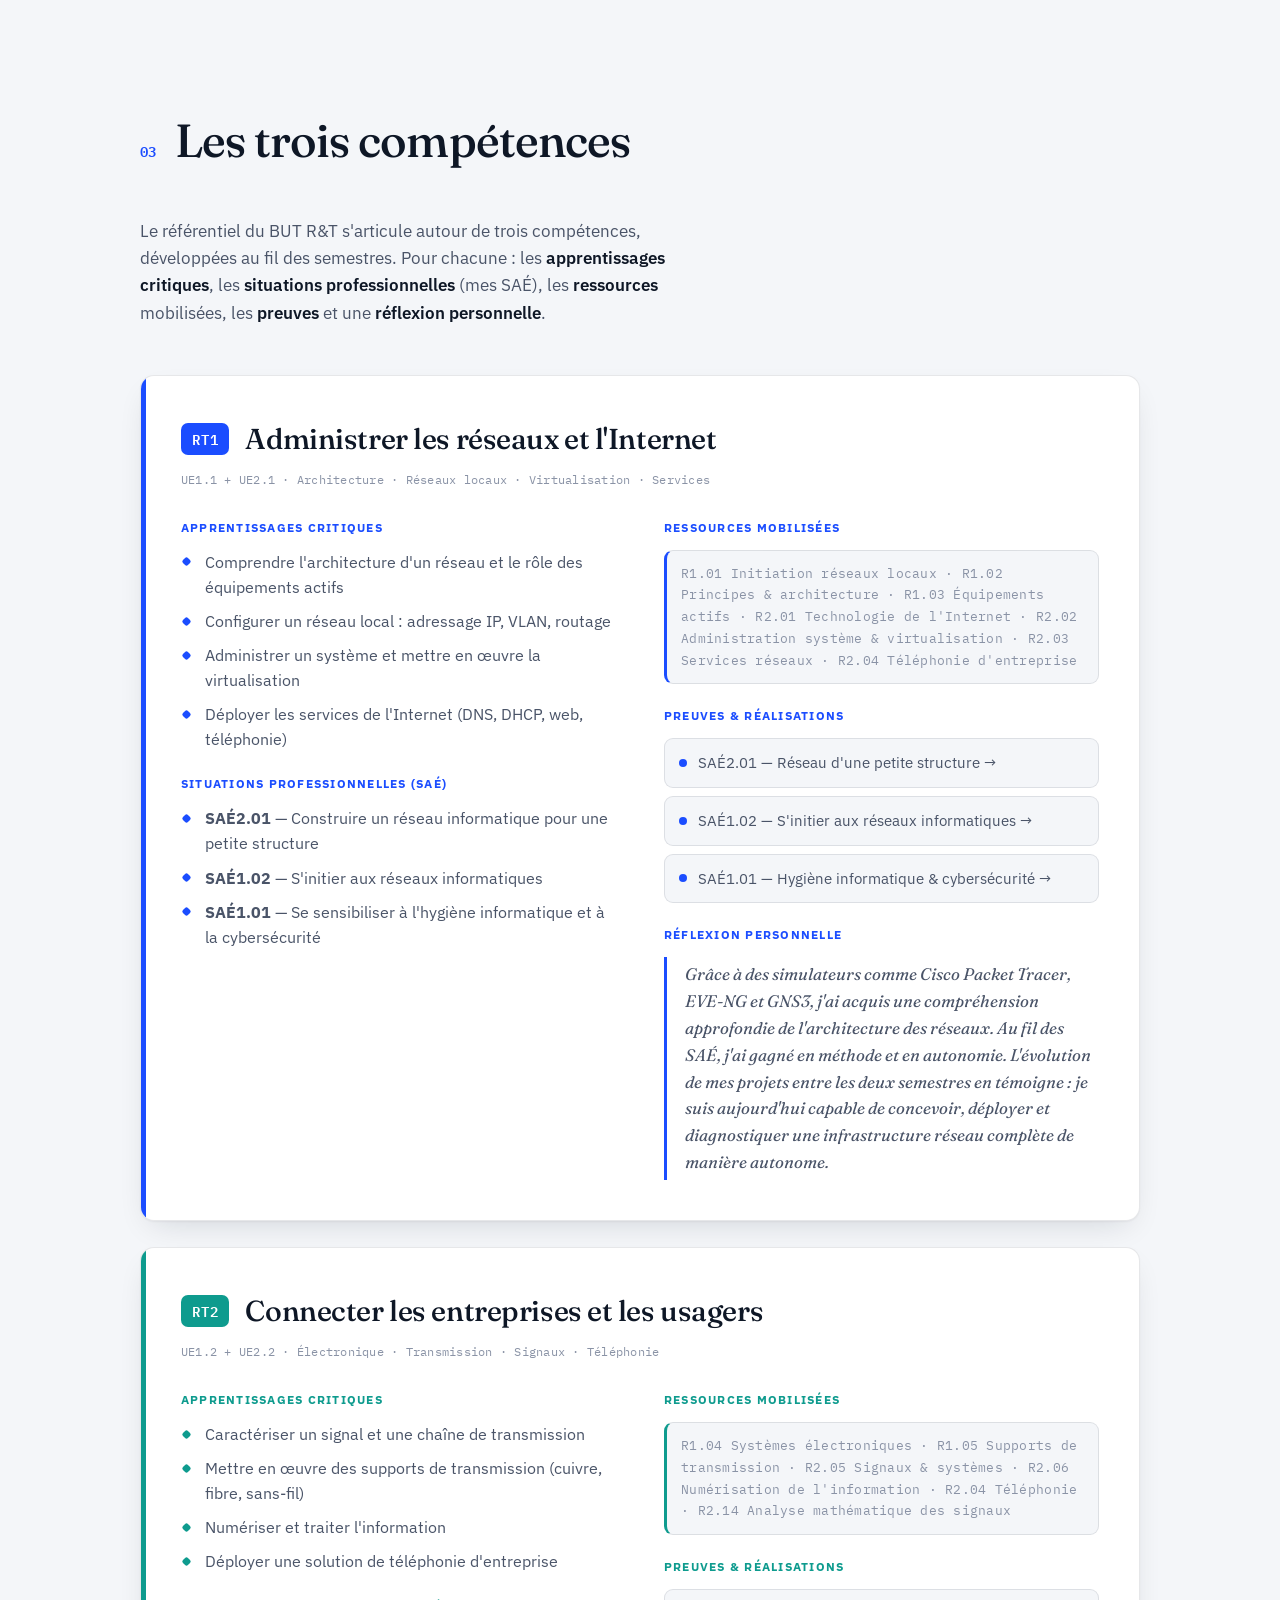
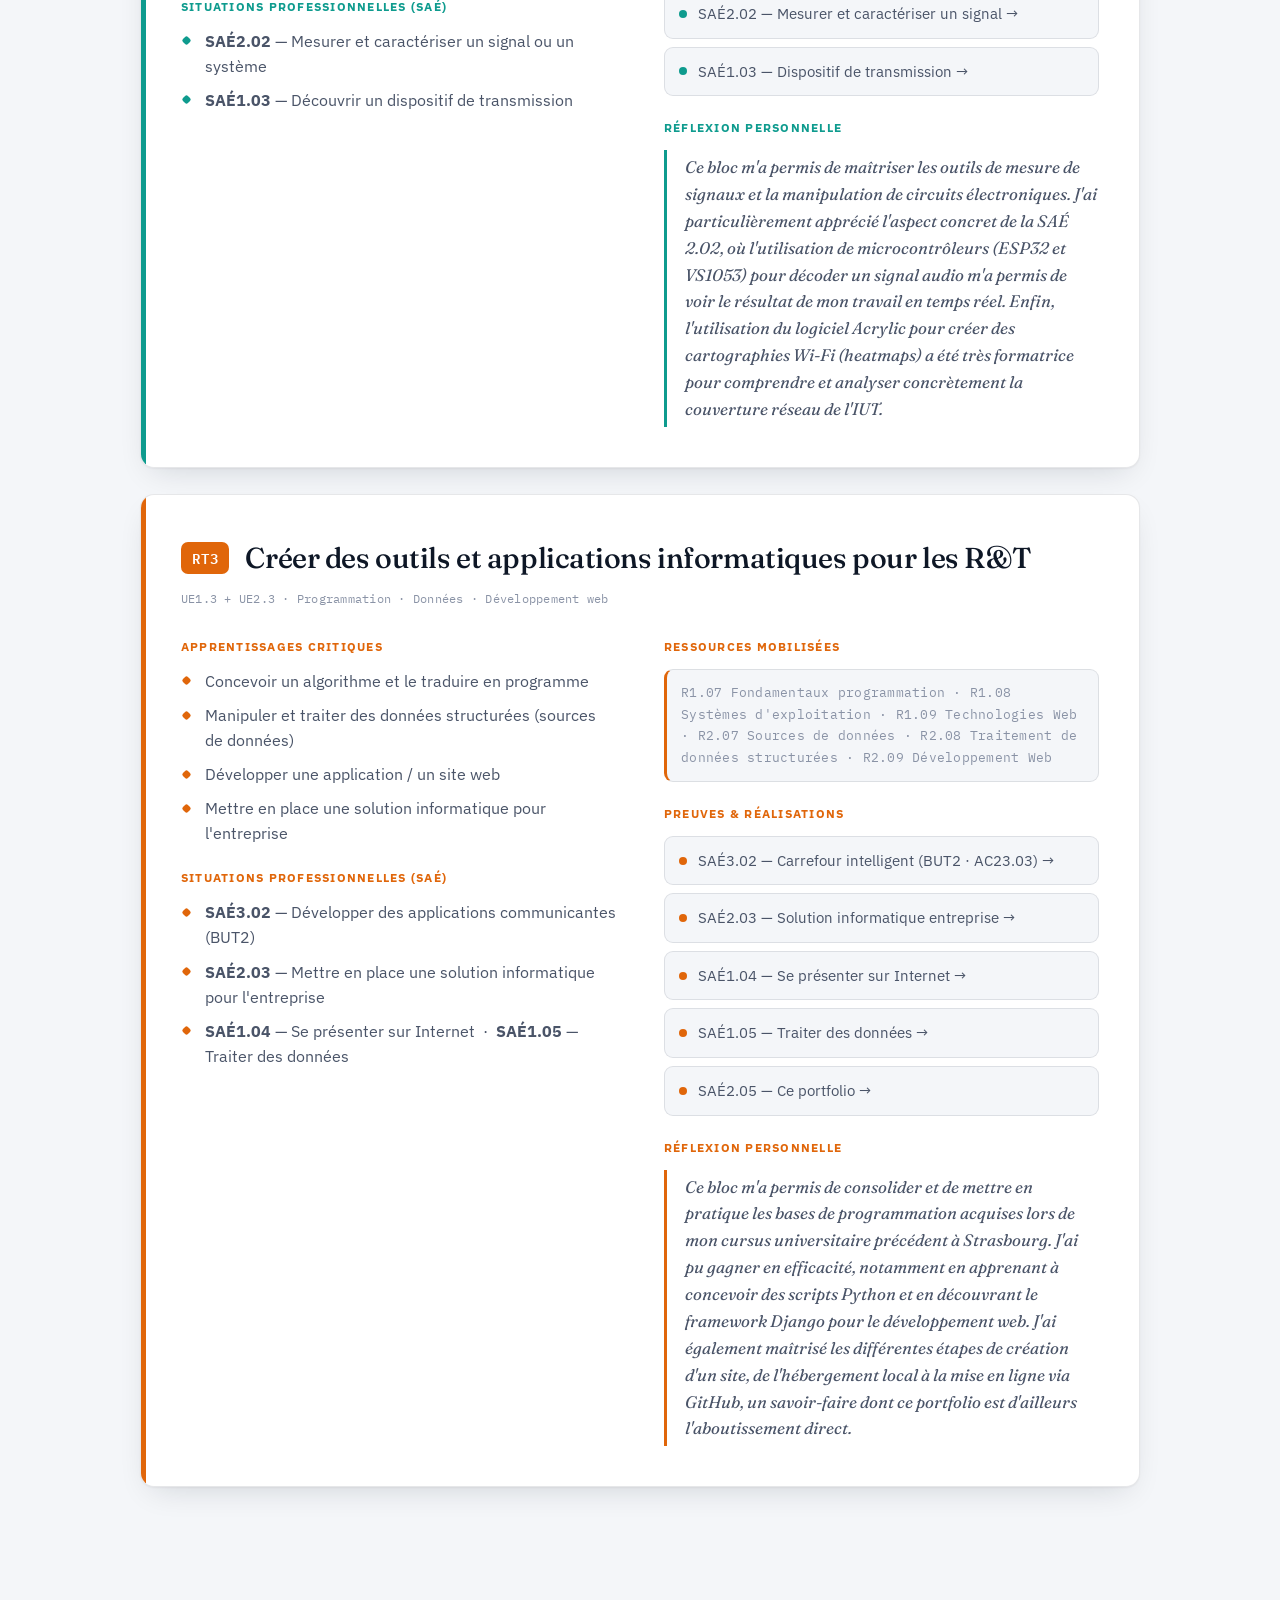
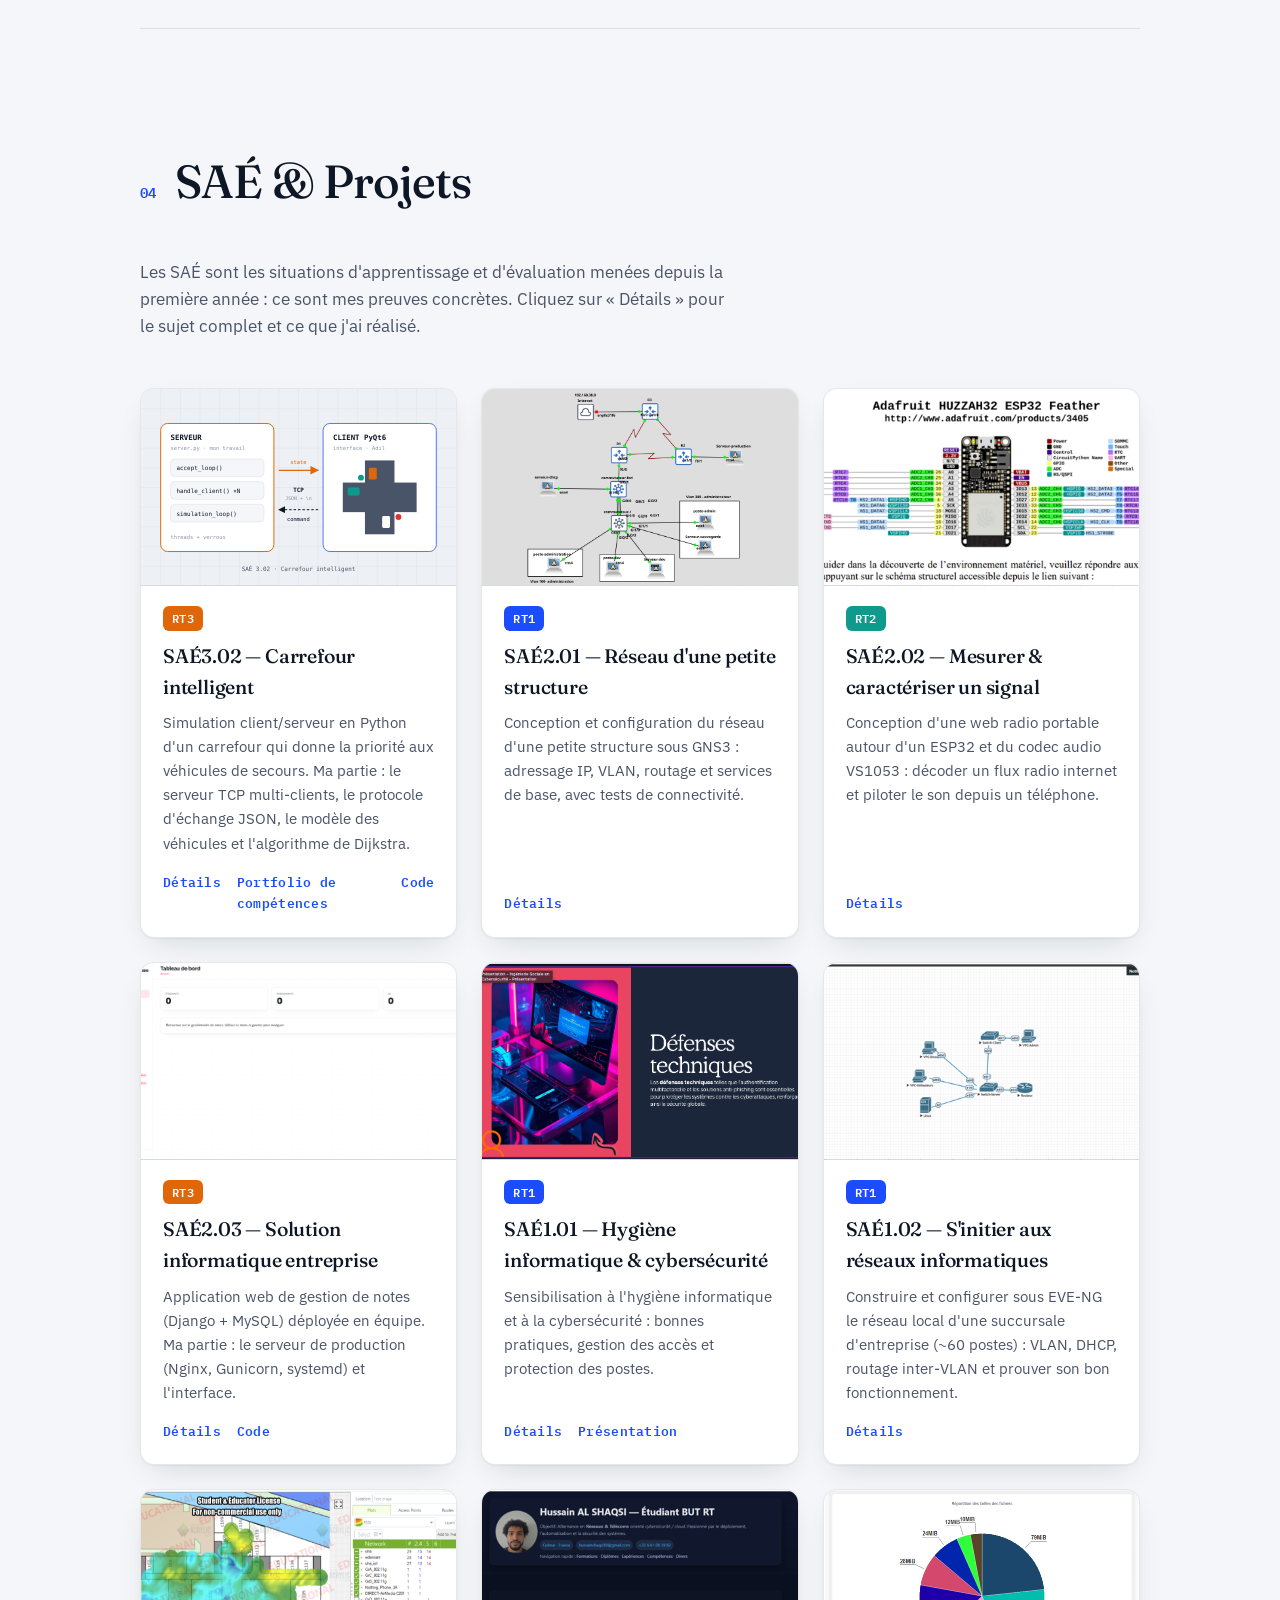
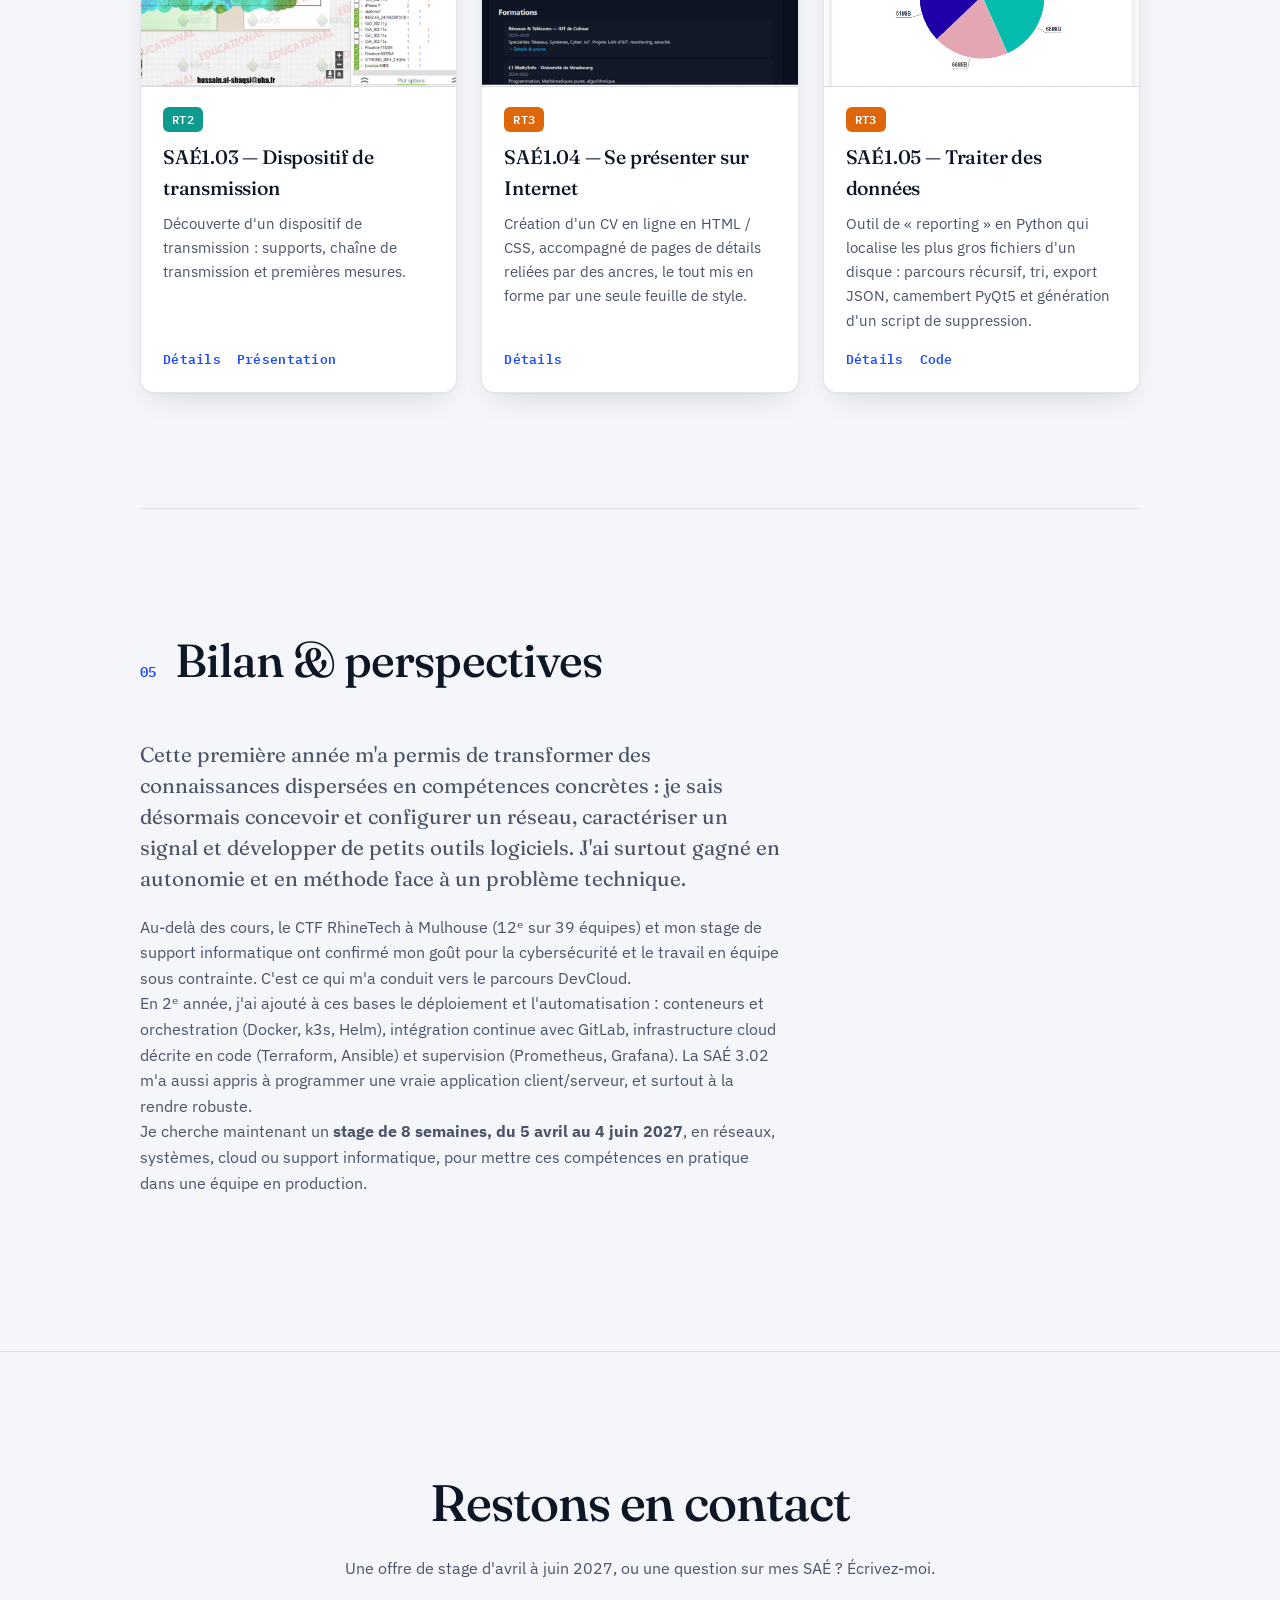
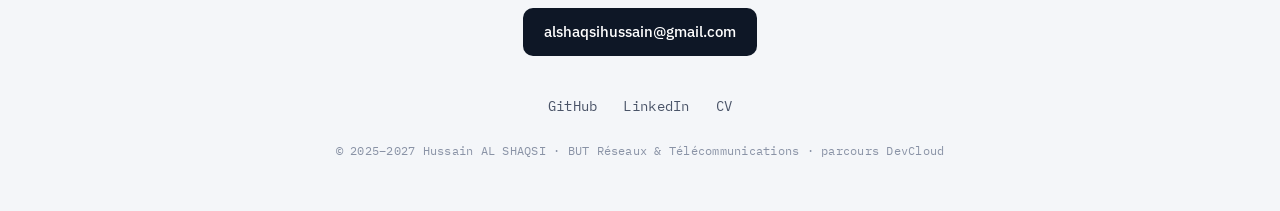
==== commit d110dbdb: "Portfolio orienté recherche de stage (avril–juin 2027) - Nouveau CV PDF - Accueil : parcours DevClou" ====
--- a/index.html
+++ b/index.html
@@ -3,8 +3,8 @@
 <head>
 <meta charset="UTF-8" />
 <meta name="viewport" content="width=device-width, initial-scale=1.0" />
-<title>Portfolio — Hussain AL SHAQSI · BUT Réseaux & Télécommunications</title>
-<meta name="description" content="E-portfolio S2 — BUT Réseaux & Télécommunications. Attestation des compétences RT1 Administrer, RT2 Connecter, RT3 Créer." />
+<title>Portfolio — Hussain AL SHAQSI · BUT Réseaux & Télécommunications · Recherche de stage</title>
+<meta name="description" content="Étudiant en BUT Réseaux & Télécommunications (parcours DevCloud) à l'IUT de Colmar, en recherche d'un stage de 8 semaines du 5 avril au 4 juin 2027 : réseaux, systèmes, cloud ou support informatique." />
 
 <link rel="preconnect" href="https://fonts.googleapis.com" />
 <link rel="preconnect" href="https://fonts.gstatic.com" crossorigin />
@@ -82,6 +82,22 @@
 .hero__chips li:nth-child(1) { border-color: color-mix(in srgb, var(--rt1) 35%, var(--line)); }
 .hero__chips li:nth-child(2) { border-color: color-mix(in srgb, var(--rt2) 35%, var(--line)); }
 .hero__chips li:nth-child(3) { border-color: color-mix(in srgb, var(--rt3) 35%, var(--line)); }
+.dispo { display: flex; flex-wrap: nowrap; align-items: flex-start; gap: 14px; max-width: 62ch; margin-top: 28px; padding: 14px 18px; background: var(--paper-2); border: 1px solid color-mix(in srgb, var(--rt2) 40%, var(--line)); border-radius: var(--radius-sm); box-shadow: var(--shadow); font-size: .95rem; color: var(--ink-soft); }
+.dispo__dot { width: 10px; height: 10px; border-radius: 50%; background: var(--rt2); box-shadow: 0 0 0 4px color-mix(in srgb, var(--rt2) 22%, transparent); flex-shrink: 0; margin-top: .45em; }
+.dispo strong { color: var(--ink); font-weight: 600; }
+
+.skills { display: grid; grid-template-columns: repeat(2, 1fr); gap: 20px; }
+.skill { background: var(--paper-2); border: 1px solid var(--line); border-radius: var(--radius); padding: 22px 24px; box-shadow: var(--shadow); --c: var(--accent); border-top: 4px solid var(--c); }
+.skill--rt1 { --c: var(--rt1); } .skill--rt2 { --c: var(--rt2); } .skill--rt3 { --c: var(--rt3); } .skill--ink { --c: var(--ink); }
+.skill h3 { font-family: var(--f-display); font-weight: 500; font-size: 1.2rem; margin-bottom: 12px; }
+.skill .ticks li { font-size: .94rem; }
+.subhead { font-size: .78rem; text-transform: uppercase; letter-spacing: .1em; color: var(--ink-faint); margin: 46px 0 16px; font-weight: 600; }
+.projlist { display: grid; grid-template-columns: repeat(auto-fill, minmax(290px, 1fr)); gap: 14px; }
+.projlist__item { background: var(--paper-2); border: 1px solid var(--line); border-left: 3px solid var(--c, var(--accent)); border-radius: var(--radius-sm); padding: 14px 16px; }
+.projlist__item h4 { font-size: 1rem; font-weight: 600; margin-bottom: 4px; }
+.projlist__item p { font-size: .86rem; color: var(--ink-soft); }
+.projlist__item a { color: var(--accent); font-weight: 600; font-size: .84rem; display: inline-block; margin-top: 6px; }
+@media (max-width: 760px) { .skills { grid-template-columns: 1fr; } }
 
 .btn { display: inline-flex; align-items: center; gap: 8px; font-size: .94rem; font-weight: 500; padding: 11px 20px; border-radius: 10px; border: 1px solid transparent; cursor: pointer; transition: transform .2s var(--ease), background .2s, border-color .2s, box-shadow .2s; }
 .btn--solid { background: var(--ink); color: #fff; }
@@ -224,6 +240,7 @@
   </a>
   <nav class="nav__links" aria-label="Navigation principale">
     <a href="#profil">Profil</a>
+    <a href="#savoir-faire">Savoir-faire</a>
     <a href="#competences">Compétences</a>
     <a href="#projets">SAÉ &amp; Projets</a>
     <a href="#bilan">Bilan</a>
@@ -235,21 +252,25 @@
 <main>
 
 <section class="hero reveal" id="hero">
-  <div class="hero__meta mono">E-PORTFOLIO · SEMESTRE 2 · 2025–2026</div>
+  <div class="hero__meta mono">E-PORTFOLIO · BUT R&amp;T · PARCOURS DEVCLOUD · 2026–2027</div>
   <h1 class="hero__title">
     <span class="hero__pre">Portfolio de</span>
     Hussain<br><span class="hero__last">AL SHAQSI</span>
   </h1>
   <p class="hero__lede">
-    Étudiant en <strong>BUT Réseaux&nbsp;&amp;&nbsp;Télécommunications</strong> à l'IUT de Colmar.
-    Ce portfolio atteste de mes <strong>trois compétences</strong> (Administrer, Connecter, Créer)
-    développées au fil des ressources et des SAÉ de l'année.
+    Étudiant en <strong>BUT Réseaux&nbsp;&amp;&nbsp;Télécommunications</strong> à l'IUT de Colmar, parcours
+    <strong>Développement système et cloud</strong>. Ce portfolio présente mes <strong>trois compétences</strong>
+    (Administrer, Connecter, Créer) et les SAÉ qui les prouvent.
+  </p>
+  <p class="dispo">
+    <span class="dispo__dot" aria-hidden="true"></span>
+    <span><strong>Recherche de stage</strong> · 8 semaines, du <strong>lundi 5 avril au vendredi 4 juin 2027</strong> · réseaux, systèmes, cloud ou support informatique</span>
   </p>
   <div class="hero__actions">
-    <a class="btn btn--solid" href="#competences">Voir les compétences →</a>
+    <a class="btn btn--solid" href="mailto:alshaqsihussain@gmail.com?subject=Proposition%20de%20stage%20(avril%E2%80%93juin%202027)">Me proposer un stage →</a>
+    <a class="btn btn--ghost" href="assets/CV_alshaqsi_hussain.pdf" target="_blank" rel="noopener">CV (PDF)</a>
+    <a class="btn btn--ghost" href="https://www.linkedin.com/in/hussain-al-shaqsi" target="_blank" rel="noopener">LinkedIn</a>
     <a class="btn btn--ghost" href="https://github.com/hussainshaqsi" target="_blank" rel="noopener">GitHub</a>
-    <a class="btn btn--ghost" href="https://www.linkedin.com/in/hussain-al-shaqsi" target="_blank" rel="noopener">LinkedIn</a>
-    <a class="btn btn--ghost" href="assets/CV_alshaqsi_hussain.pdf" target="_blank" rel="noopener">CV (PDF)</a>
   </div>
   <ul class="hero__chips mono">
     <li>RT1 · Administrer</li>
@@ -264,21 +285,91 @@
     <figure class="profil__photo"><img src="cvpfp.png" alt="Hussain AL SHAQSI" /></figure>
     <div class="profil__text">
       <p class="lead">Étudiant en BUT Réseaux &amp; Télécommunications à l'IUT de Colmar, je suis passionné par les réseaux, les systèmes et le cloud. Mon parcours international de l'International School of Oman jusqu'aux IUT français m'a appris à m'adapter et à apprendre vite, en arabe, en anglais (C2) et en français.</p>
-      <p>Avant le BUT, j'ai suivi un diplôme universitaire de préparation linguistique et scientifique à Limoges, puis une première année de Licence Mathématiques/Informatique à Strasbourg. Un stage de support informatique chez Biyaq Oil Field Services (Mascate) m'a confronté au terrain : assistance aux utilisateurs, diagnostic de pannes, configuration d'équipements et rédaction de documentation technique. Je consolide aujourd'hui ces bases en réseaux, transmission et programmation, avec pour objectif une alternance en réseaux, systèmes ou support informatique.</p>
+      <p>Avant le BUT, j'ai suivi un diplôme universitaire de préparation linguistique et scientifique à Limoges, puis une première année de Licence Mathématiques/Informatique à Strasbourg. Un stage de support informatique chez Biyaq Oil Field Services (Mascate) m'a confronté au terrain : assistance aux utilisateurs, diagnostic de pannes, configuration d'équipements et rédaction de documentation technique. Aujourd'hui en 2ᵉ année, parcours DevCloud, je travaille sur le déploiement d'applications (Docker, Kubernetes, CI/CD) et l'automatisation d'infrastructures cloud (Terraform, Ansible), en plus des réseaux et de la programmation.</p>
       <div class="profil__facts">
-        <div><span class="mono">Formation</span>BUT R&amp;T · 1ʳᵉ année</div>
+        <div><span class="mono">Formation</span>BUT R&amp;T · 2ᵉ année · parcours DevCloud</div>
         <div><span class="mono">Établissement</span>IUT de Colmar · UHA</div>
-        <div><span class="mono">Période</span>2025–2026</div>
-        <div><span class="mono">Objectif</span>Alternance · parcours Devcloud</div>
+        <div><span class="mono">Stage recherché</span>8 semaines · 5 avril → 4 juin 2027</div>
+        <div><span class="mono">Domaines</span>Réseaux · systèmes · cloud · support</div>
+        <div><span class="mono">Langues</span>Arabe (maternelle) · Anglais C2 · Français B2</div>
+        <div><span class="mono">Localisation</span>Colmar · permis B</div>
       </div>
     </div>
   </div>
 </section>
 
+<section class="section reveal" id="savoir-faire">
+  <div class="section__head"><span class="section__idx mono">02</span><h2 class="section__title">Savoir-faire</h2></div>
+  <p class="section__intro">Les outils et technologies que j'ai déjà mis en œuvre en cours, en SAÉ ou en projet.</p>
+
+  <div class="skills">
+    <div class="skill skill--rt1">
+      <h3>Réseaux &amp; Télécommunications</h3>
+      <ul class="ticks">
+        <li>Réseaux locaux : VLAN, DHCP, VTP, simulation EVE-NG et GNS3</li>
+        <li>VPN WireGuard, bastion, pare-feu (ufw)</li>
+        <li>Analyse de trames, audit Wi-Fi, PoE</li>
+        <li>Transmission, signaux, IoT (ESP32, MQTT)</li>
+      </ul>
+    </div>
+    <div class="skill skill--ink">
+      <h3>Systèmes, Cloud &amp; DevOps</h3>
+      <ul class="ticks">
+        <li>Linux (Debian), Windows, VirtualBox</li>
+        <li>Docker, Kubernetes (k3s), Helm</li>
+        <li>CI/CD GitLab, Terraform, Ansible</li>
+        <li>Prometheus, Grafana, Traefik, Nginx</li>
+      </ul>
+    </div>
+    <div class="skill skill--rt3">
+      <h3>Programmation &amp; Web</h3>
+      <ul class="ticks">
+        <li>Python (PyQt5, sockets, threads), Java, C, Haskell</li>
+        <li>HTML, CSS, JavaScript, Django, MySQL</li>
+        <li>PowerShell, Git, traitement de données</li>
+      </ul>
+    </div>
+    <div class="skill skill--rt2">
+      <h3>Compétences humaines</h3>
+      <ul class="ticks">
+        <li>Communication claire, technique et non technique</li>
+        <li>Esprit d'analyse et résolution de problèmes</li>
+        <li>Travail en équipe (SAÉ en binôme, CTF RhineTech)</li>
+      </ul>
+    </div>
+  </div>
+
+  <h3 class="subhead mono">Projets récents</h3>
+  <div class="projlist">
+    <div class="projlist__item" style="--c: var(--ink);">
+      <h4>Pipeline CI/CD Django</h4>
+      <p>Docker, k3s, Helm · Traefik HTTPS, GitLab CI, Prometheus / Grafana, Oracle Cloud</p>
+    </div>
+    <div class="projlist__item" style="--c: var(--rt1);">
+      <h4>Réseau cloud privé et VPN WireGuard</h4>
+      <p>Terraform, Ansible, Oracle Cloud · bastion, durcissement SSH</p>
+    </div>
+    <div class="projlist__item" style="--c: var(--rt3);">
+      <h4>Carrefour intelligent (SAÉ 3.02)</h4>
+      <p>Serveur TCP multi-clients en Python, protocole JSON, algorithme de Dijkstra</p>
+      <a href="sae3-02.html">Voir le détail →</a>
+    </div>
+    <div class="projlist__item" style="--c: var(--rt2);">
+      <h4>Capteurs IoT</h4>
+      <p>MQTT, Python, MySQL, Django</p>
+    </div>
+    <div class="projlist__item" style="--c: var(--rt1);">
+      <h4>Infrastructure réseau multi-sites</h4>
+      <p>EVE-NG, Cisco IOS · 4 VLAN, routage inter-VLAN, DHCP Linux, VTP</p>
+      <a href="#sae1-02">Voir la SAÉ →</a>
+    </div>
+  </div>
+</section>
+
 <section class="section reveal" id="competences">
-  <div class="section__head"><span class="section__idx mono">02</span><h2 class="section__title">Les trois compétences</h2></div>
+  <div class="section__head"><span class="section__idx mono">03</span><h2 class="section__title">Les trois compétences</h2></div>
   <p class="section__intro">
-    Le référentiel du BUT R&amp;T s'articule autour de trois compétences, développées sur les deux semestres.
+    Le référentiel du BUT R&amp;T s'articule autour de trois compétences, développées au fil des semestres.
     Pour chacune : les <em>apprentissages critiques</em>, les <em>situations professionnelles</em> (mes SAÉ),
     les <em>ressources</em> mobilisées, les <em>preuves</em> et une <em>réflexion personnelle</em>.
   </p>
@@ -302,6 +393,7 @@
         <ul class="ticks">
           <li><strong>SAÉ2.01</strong> — Construire un réseau informatique pour une petite structure</li>
           <li><strong>SAÉ1.02</strong> — S'initier aux réseaux informatiques</li>
+          <li><strong>SAÉ1.01</strong> — Se sensibiliser à l'hygiène informatique et à la cybersécurité</li>
         </ul>
       </div>
       <div class="comp__col">
@@ -311,6 +403,7 @@
         <div class="proof">
           <a class="proof__item" href="#sae2-01"><span class="proof__dot"></span><span>SAÉ2.01 — Réseau d'une petite structure →</span></a>
           <a class="proof__item" href="#sae1-02"><span class="proof__dot"></span><span>SAÉ1.02 — S'initier aux réseaux informatiques →</span></a>
+          <a class="proof__item" href="#sae1-01"><span class="proof__dot"></span><span>SAÉ1.01 — Hygiène informatique &amp; cybersécurité →</span></a>
         </div>
         <h4>Réflexion personnelle</h4>
         <blockquote class="reflect">Grâce à des simulateurs comme Cisco Packet Tracer, EVE-NG et GNS3, j'ai acquis une compréhension approfondie de l'architecture des réseaux. Au fil des SAÉ, j'ai gagné en méthode et en autonomie. L'évolution de mes projets entre les deux semestres en témoigne : je suis aujourd'hui capable de concevoir, déployer et diagnostiquer une infrastructure réseau complète de manière autonome.</blockquote>
@@ -370,6 +463,7 @@
         </ul>
         <h4>Situations professionnelles (SAÉ)</h4>
         <ul class="ticks">
+          <li><strong>SAÉ3.02</strong> — Développer des applications communicantes (BUT2)</li>
           <li><strong>SAÉ2.03</strong> — Mettre en place une solution informatique pour l'entreprise</li>
           <li><strong>SAÉ1.04</strong> — Se présenter sur Internet &nbsp;·&nbsp; <strong>SAÉ1.05</strong> — Traiter des données</li>
         </ul>
@@ -393,8 +487,8 @@
 </section>
 
 <section class="section reveal" id="projets">
-  <div class="section__head"><span class="section__idx mono">03</span><h2 class="section__title">SAÉ &amp; Projets</h2></div>
-  <p class="section__intro">Les SAÉ sont les situations d'apprentissage et d'évaluation menées cette année mes preuves concrètes. Cliquez sur « Détails » pour le sujet complet et ce que j'ai réalisé.</p>
+  <div class="section__head"><span class="section__idx mono">04</span><h2 class="section__title">SAÉ &amp; Projets</h2></div>
+  <p class="section__intro">Les SAÉ sont les situations d'apprentissage et d'évaluation menées depuis la première année : ce sont mes preuves concrètes. Cliquez sur « Détails » pour le sujet complet et ce que j'ai réalisé.</p>
 
   <div class="cards">
 
@@ -477,12 +571,12 @@
       <h5>Ma contribution</h5>
       <ul>
         <li>Serveur de production sous Debian : Nginx (reverse proxy) devant Gunicorn (WSGI) exécutant Django, configuré en service systemd (démarrage et redémarrage automatiques)</li>
-        <li>Sécurité &amp; fiabilité : utilisateur dédié (pas de root),mode debug désactivé, connexion à la base MySQL distante (settings.py)</li>
+        <li>Sécurité &amp; fiabilité : utilisateur dédié (pas de root), mode debug désactivé, connexion à la base MySQL distante (settings.py)</li>
         <li>Refonte de l'interface (CSS) et tableau de bord avec indicateurs cliquables</li>
         <li>Travail en équipe via Git (branche dédiée, fusion, résolution de conflits) et script start.sh pour lancer les services en une commande</li>
       </ul>
       <h5>Outils</h5>
-      <p>Debian, Nginx, Gunicorn, Django, MySQL, systemd,Git, VirtualBox.</p>
+      <p>Debian, Nginx, Gunicorn, Django, MySQL, systemd, Git, VirtualBox.</p>
     </div>
     <div class="card__links mono"><a href="#">Détails</a><a href="https://github.com/ilkan682/SAE-Gestion-Notes" target="_blank" rel="noopener">Code</a></div>
   </div>
@@ -604,10 +698,12 @@
 </section>
 
 <section class="section reveal" id="bilan">
-  <div class="section__head"><span class="section__idx mono">04</span><h2 class="section__title">Bilan &amp; perspectives</h2></div>
+  <div class="section__head"><span class="section__idx mono">05</span><h2 class="section__title">Bilan &amp; perspectives</h2></div>
   <div class="bilan">
     <p class="lead">Cette première année m'a permis de transformer des connaissances dispersées en compétences concrètes : je sais désormais concevoir et configurer un réseau, caractériser un signal et développer de petits outils logiciels. J'ai surtout gagné en autonomie et en méthode face à un problème technique.</p>
-    <p>Au-delà des cours, le CTF RhineTech à Mulhouse (12ᵉ sur 39 équipes) et mon stage de support informatique ont confirmé mon goût pour la cybersécurité et le travail en équipe sous contrainte. Je souhaite approfondir l'administration système, la sécurité et la virtualisation, et viser le parcours Devcloud en 2ᵉ année, idéalement en alternance.</p>
+    <p>Au-delà des cours, le CTF RhineTech à Mulhouse (12ᵉ sur 39 équipes) et mon stage de support informatique ont confirmé mon goût pour la cybersécurité et le travail en équipe sous contrainte. C'est ce qui m'a conduit vers le parcours DevCloud.</p>
+    <p>En 2ᵉ année, j'ai ajouté à ces bases le déploiement et l'automatisation : conteneurs et orchestration (Docker, k3s, Helm), intégration continue avec GitLab, infrastructure cloud décrite en code (Terraform, Ansible) et supervision (Prometheus, Grafana). La SAÉ 3.02 m'a aussi appris à programmer une vraie application client/serveur, et surtout à la rendre robuste.</p>
+    <p>Je cherche maintenant un <strong>stage de 8 semaines, du 5 avril au 4 juin 2027</strong>, en réseaux, systèmes, cloud ou support informatique, pour mettre ces compétences en pratique dans une équipe en production.</p>
   </div>
 </section>
 
@@ -616,7 +712,7 @@
 <footer class="footer reveal" id="contact">
   <div class="footer__cta">
     <h2>Restons en contact</h2>
-    <p>Une question sur mon parcours ou mes SAÉ&nbsp;? Écrivez-moi.</p>
+    <p>Une offre de stage d'avril à juin 2027, ou une question sur mes SAÉ&nbsp;? Écrivez-moi.</p>
     <a class="btn btn--solid" href="mailto:alshaqsihussain@gmail.com">alshaqsihussain@gmail.com</a>
   </div>
   <div class="footer__links mono">
@@ -624,7 +720,7 @@
     <a href="https://www.linkedin.com/in/hussain-al-shaqsi" target="_blank" rel="noopener">LinkedIn</a>
     <a href="assets/CV_alshaqsi_hussain.pdf" target="_blank" rel="noopener">CV</a>
   </div>
-  <div class="footer__base mono">© 2025–2026 Hussain AL SHAQSI · BUT Réseaux &amp; Télécommunications · Portfolio S2</div>
+  <div class="footer__base mono">© 2025–2027 Hussain AL SHAQSI · BUT Réseaux &amp; Télécommunications · parcours DevCloud</div>
 </footer>
 
 <script>
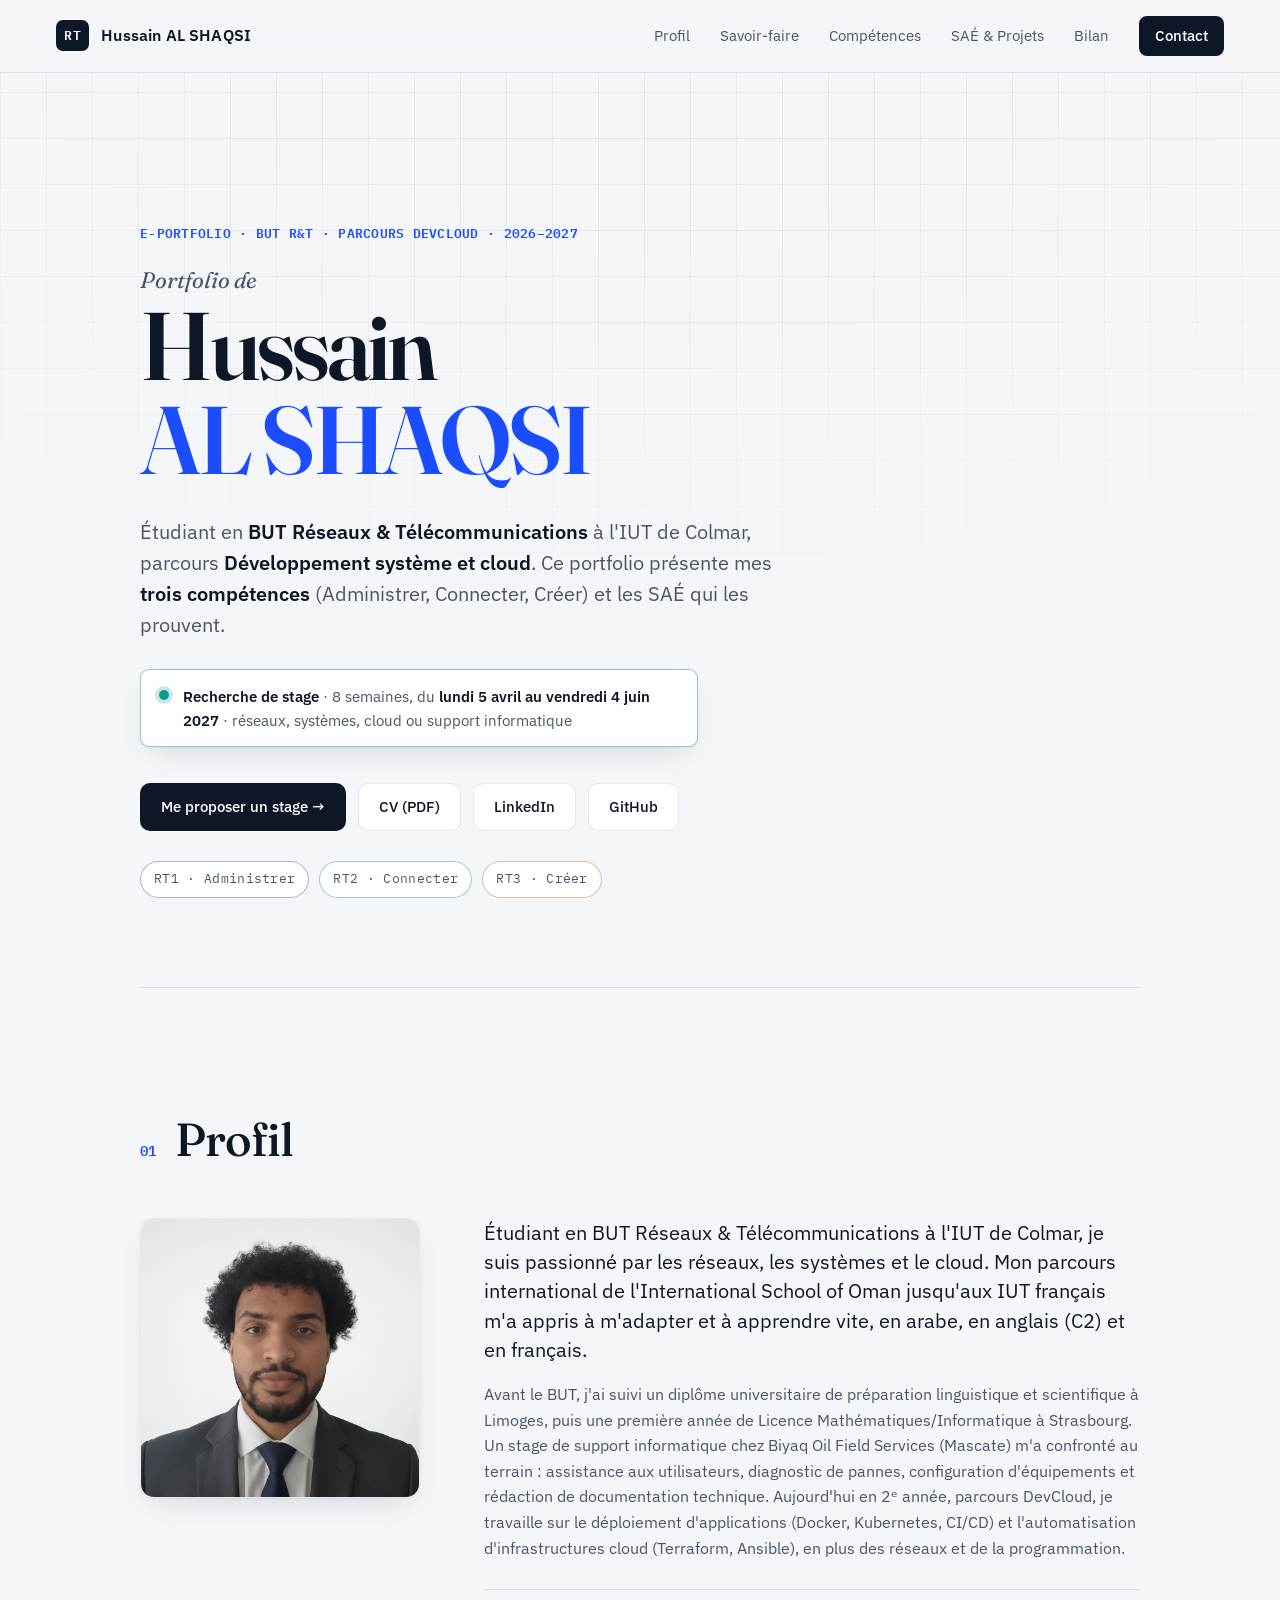
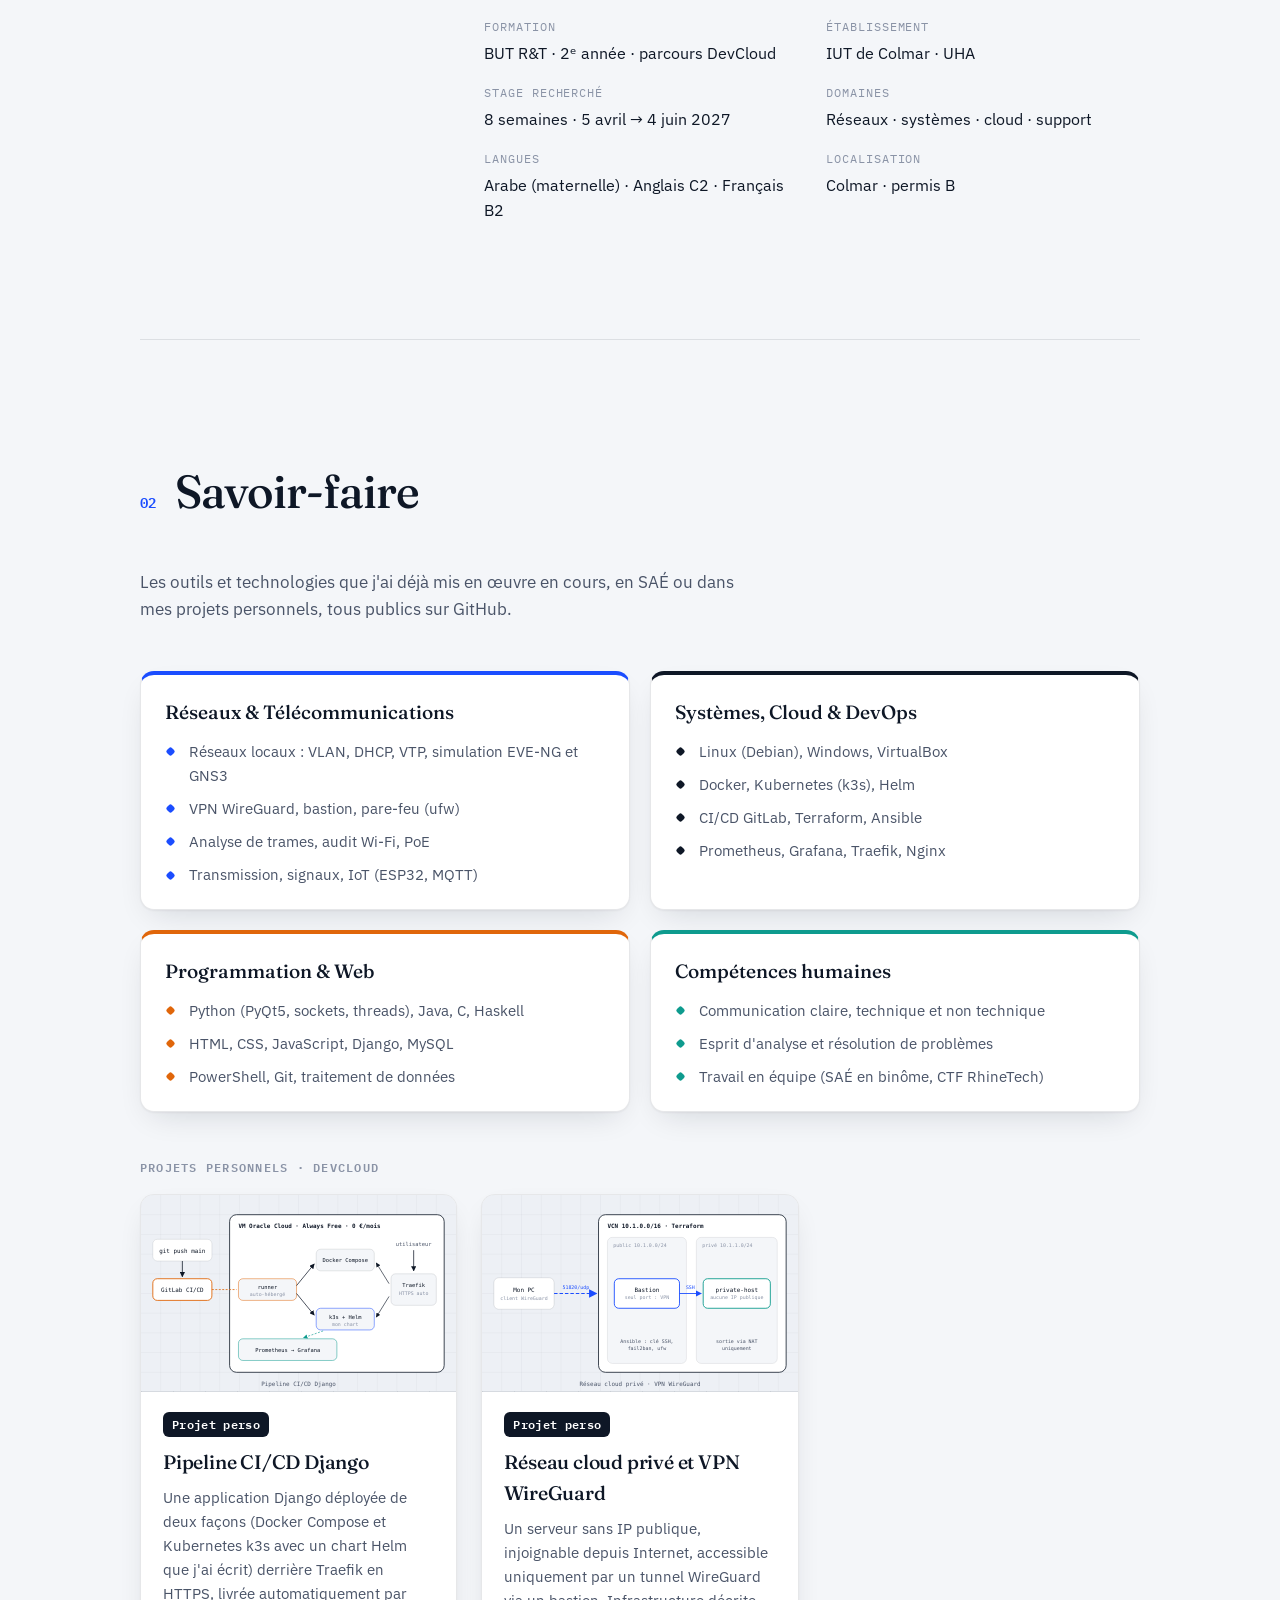
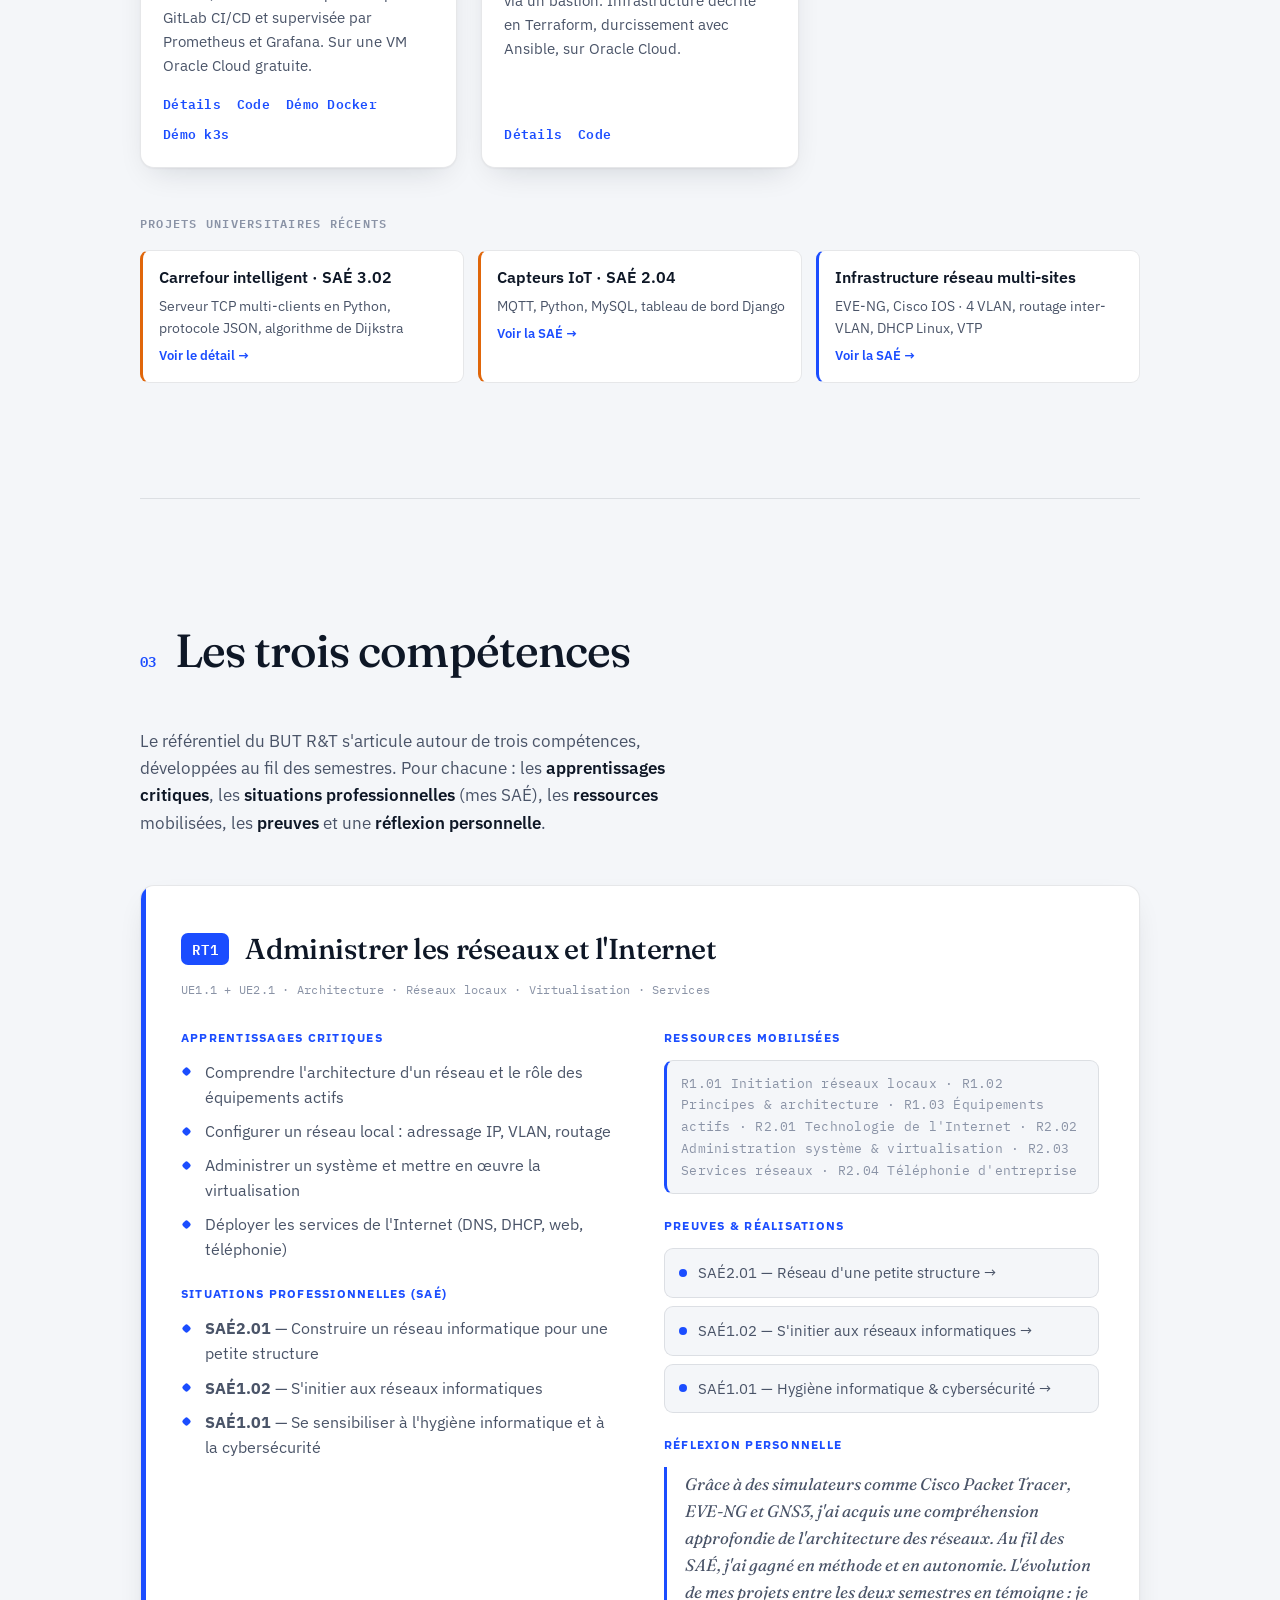
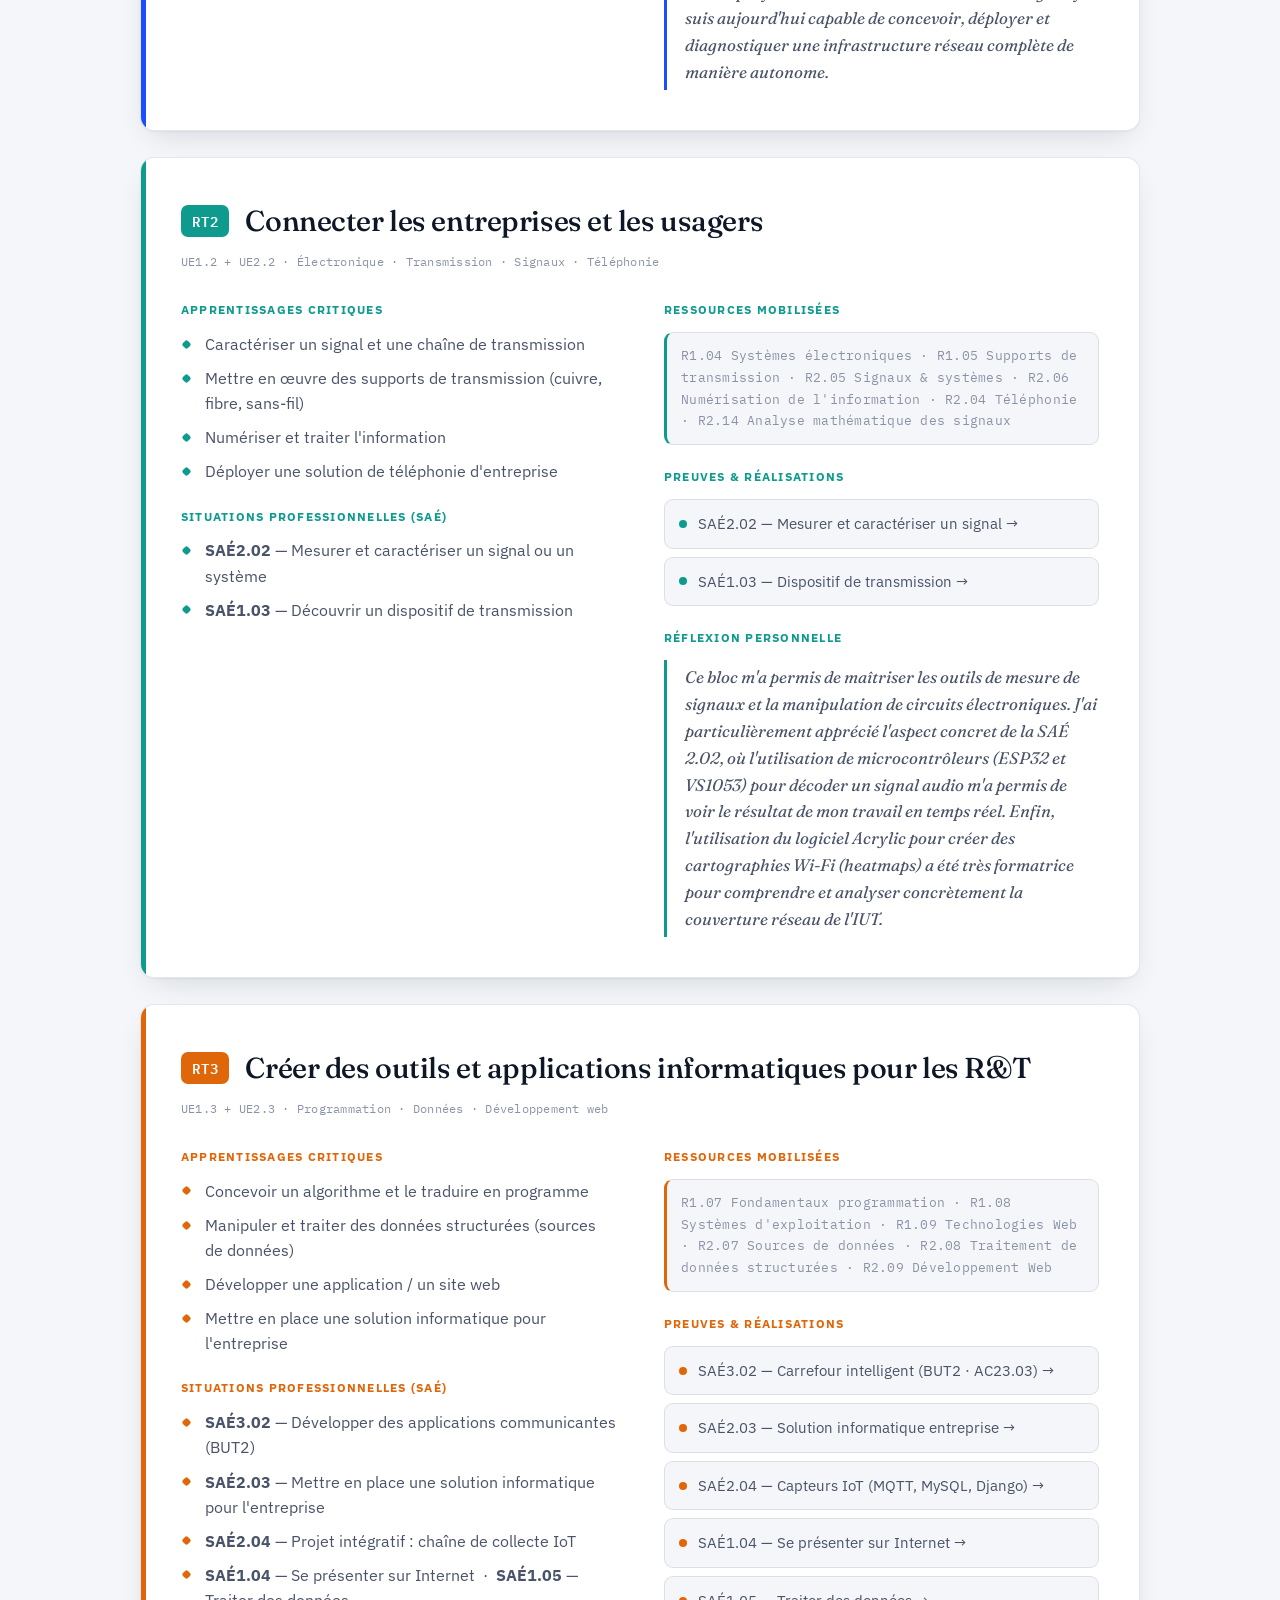
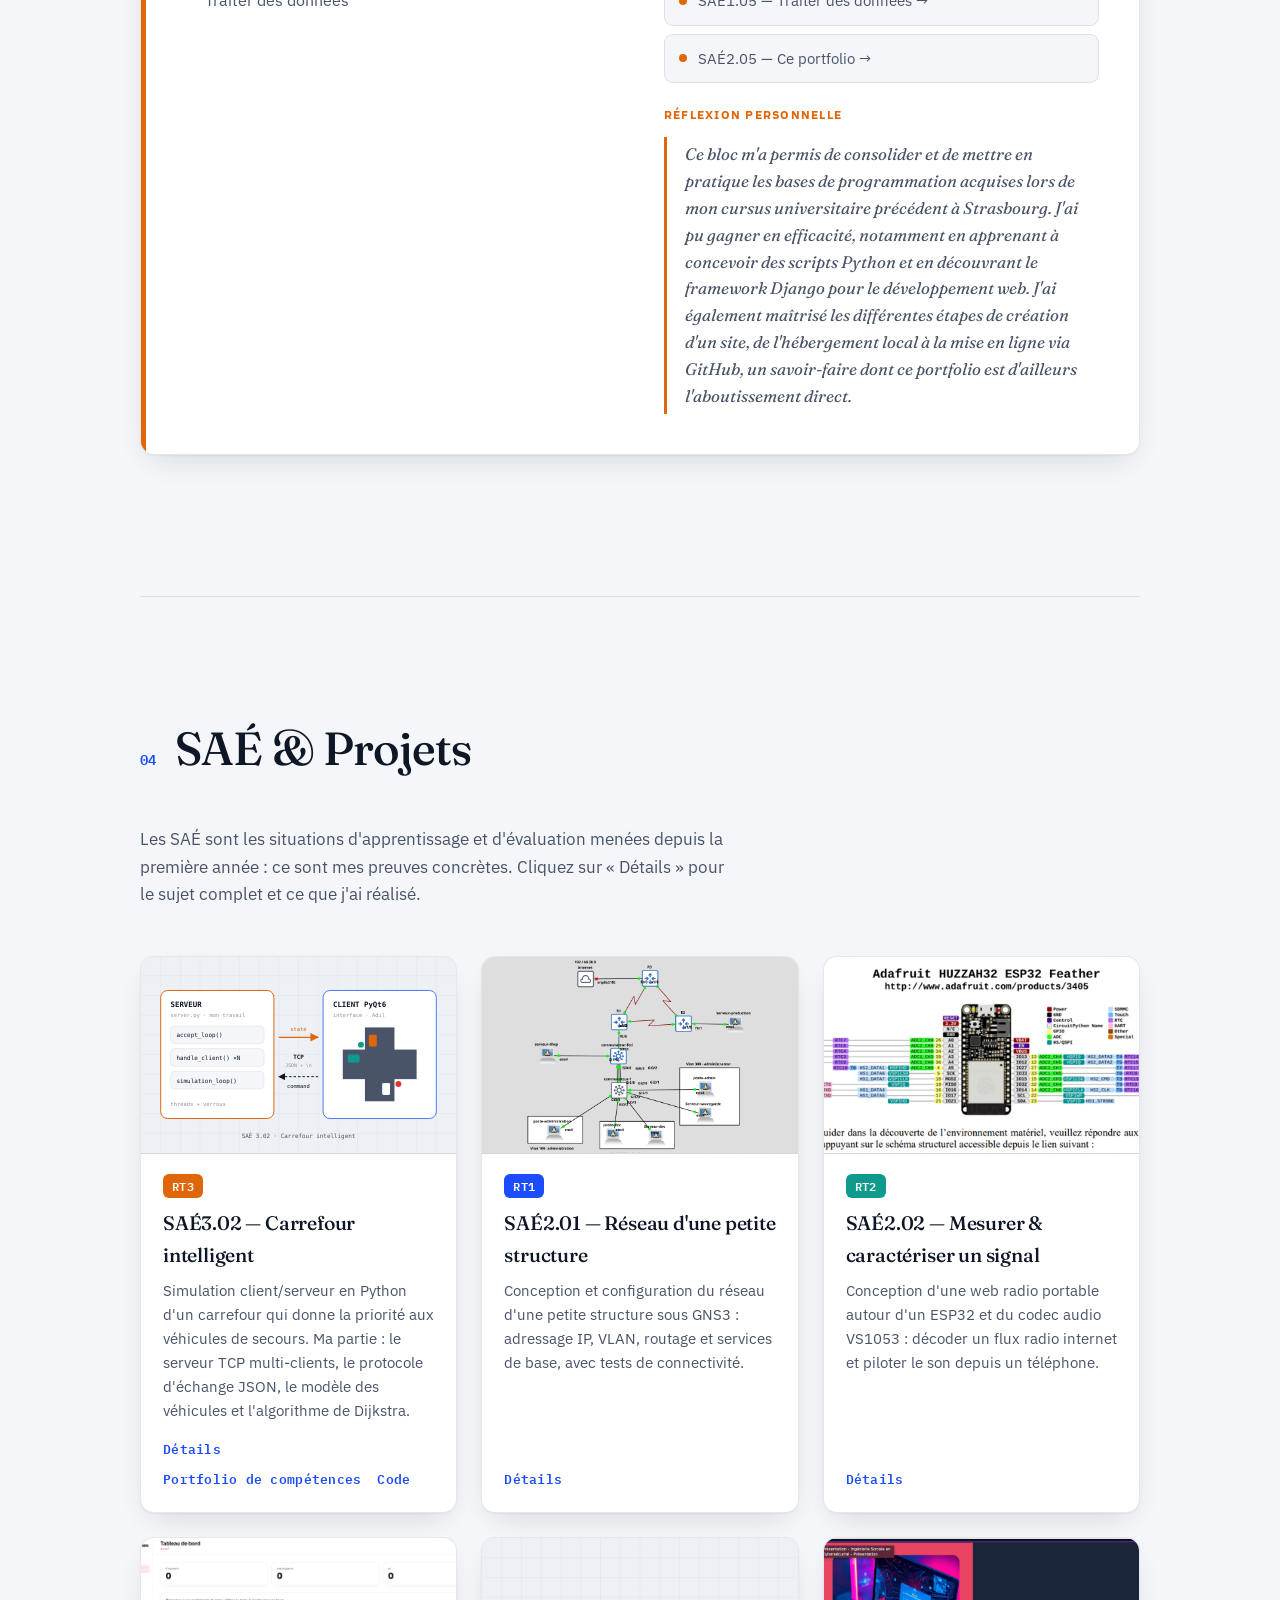
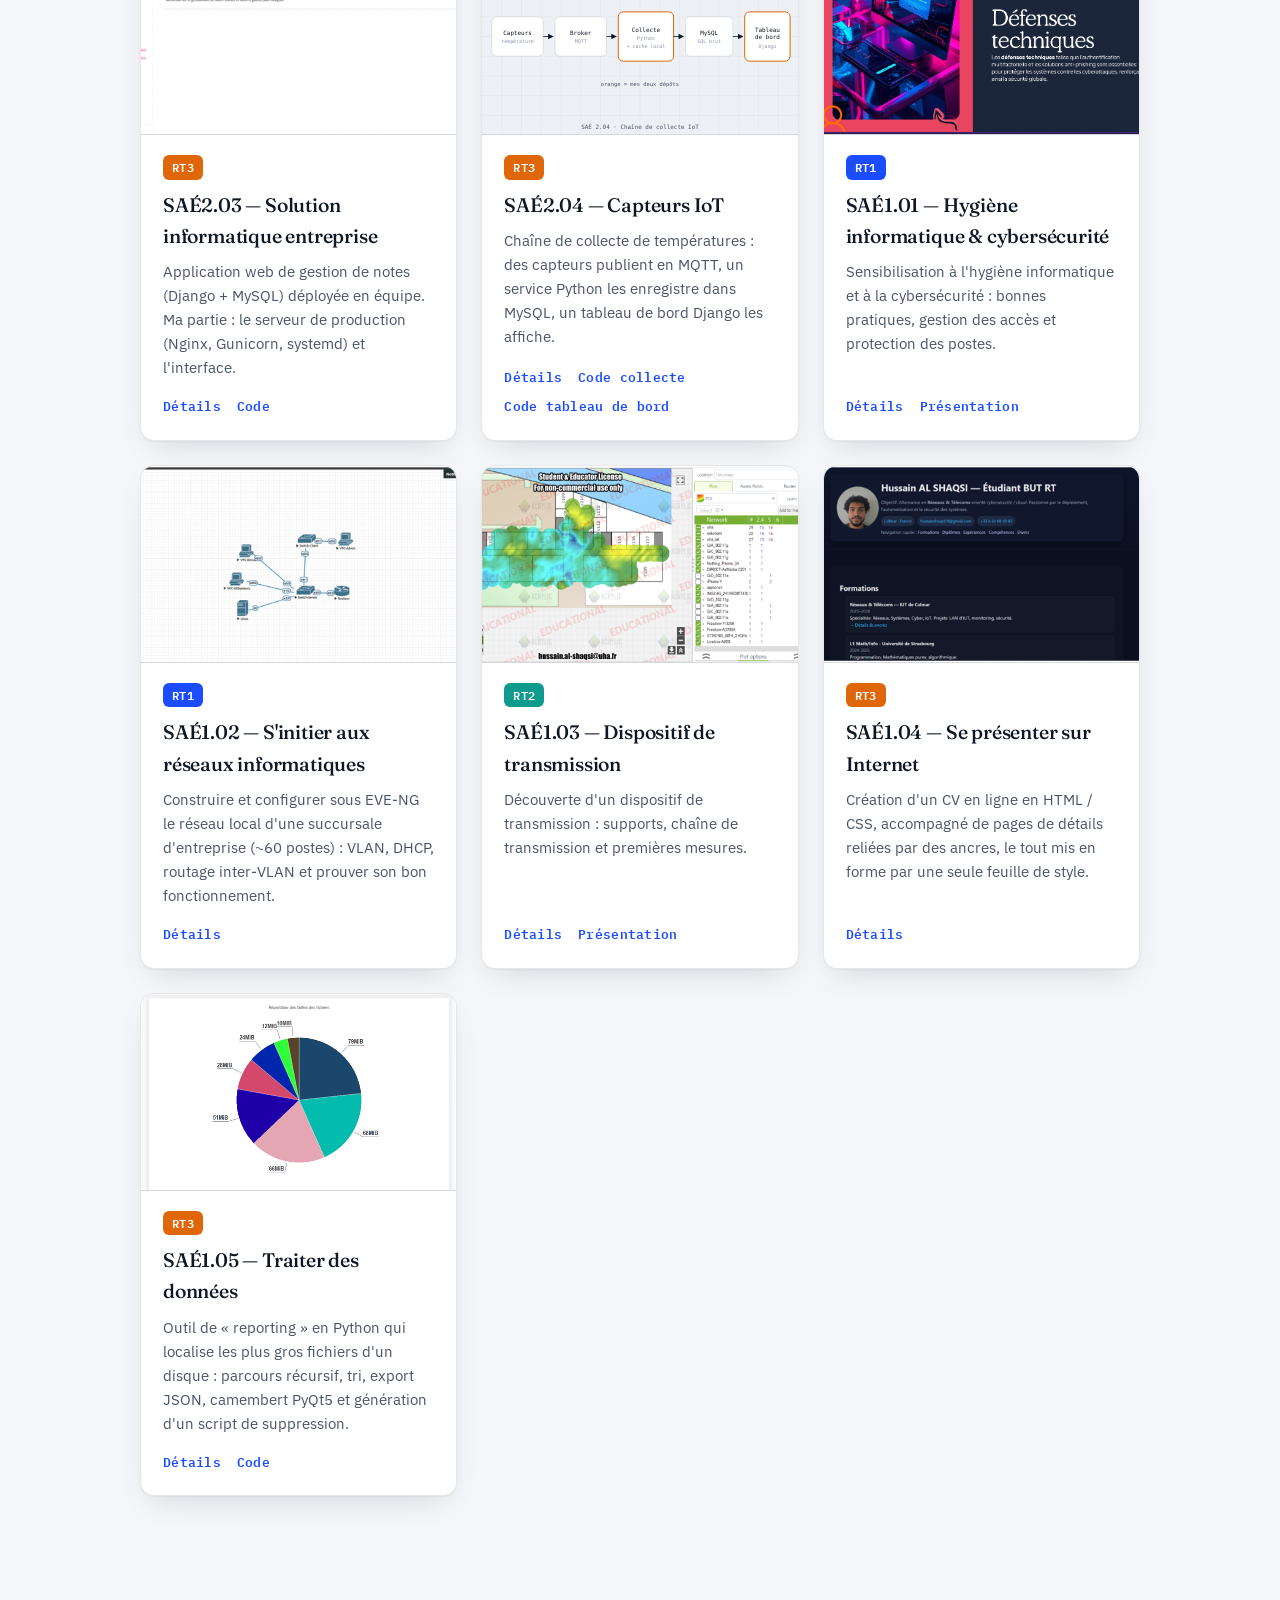
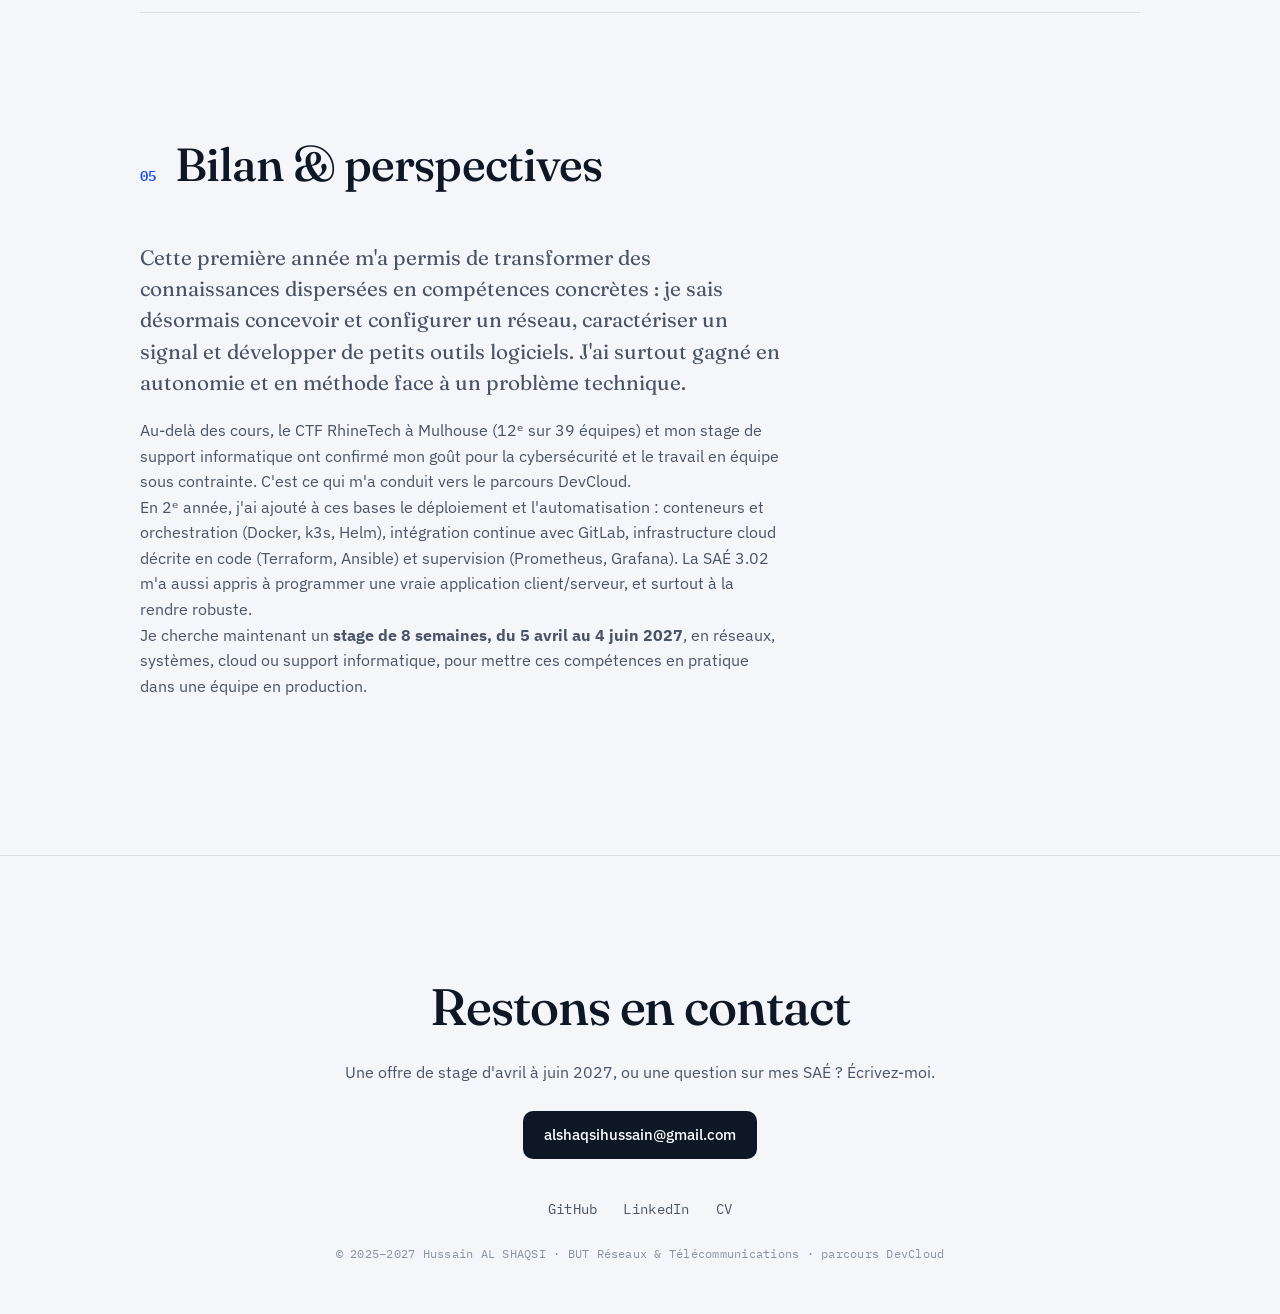
==== commit 06fc365b: "Projets GitHub : pipeline CI/CD, réseau cloud privé, SAÉ 2.04 - Cartes détaillées pour django-cicd-p" ====
--- a/index.html
+++ b/index.html
@@ -151,10 +151,11 @@
 .card__body { padding: 20px 22px 22px; display: flex; flex-direction: column; flex: 1; }
 .card__tags { display: flex; gap: 6px; margin-bottom: 10px; }
 .t { font-size: .72rem; font-weight: 600; padding: 3px 9px; border-radius: 6px; color: #fff; }
+.t--perso { background: var(--ink); }
 .t--rt1 { background: var(--rt1); } .t--rt2 { background: var(--rt2); } .t--rt3 { background: var(--rt3); }
 .card__title { font-family: var(--f-display); font-weight: 500; font-size: 1.22rem; margin-bottom: 8px; letter-spacing: -.01em; }
 .card__desc { color: var(--ink-soft); font-size: .94rem; flex: 1; }
-.card__links { display: flex; gap: 16px; margin-top: 16px; font-size: .84rem; }
+.card__links { display: flex; flex-wrap: wrap; gap: 8px 16px; margin-top: 16px; font-size: .84rem; }
 .card__links a { color: var(--accent); font-weight: 600; transition: opacity .2s; }
 .card__links a:hover { opacity: .65; }
 
@@ -300,7 +301,7 @@
 
 <section class="section reveal" id="savoir-faire">
   <div class="section__head"><span class="section__idx mono">02</span><h2 class="section__title">Savoir-faire</h2></div>
-  <p class="section__intro">Les outils et technologies que j'ai déjà mis en œuvre en cours, en SAÉ ou en projet.</p>
+  <p class="section__intro">Les outils et technologies que j'ai déjà mis en œuvre en cours, en SAÉ ou dans mes projets personnels, tous publics sur GitHub.</p>
 
   <div class="skills">
     <div class="skill skill--rt1">
@@ -339,24 +340,69 @@
     </div>
   </div>
 
-  <h3 class="subhead mono">Projets récents</h3>
+  <h3 class="subhead mono">Projets personnels · DevCloud</h3>
+  <div class="cards">
+    <article class="card" id="projet-cicd">
+      <div class="card__img"><img src="cicd.svg" alt="Pipeline CI/CD Django : GitLab, runner, Docker Compose, k3s, Traefik, Prometheus et Grafana" onerror="this.remove()"></div>
+      <div class="card__body">
+        <div class="card__tags mono"><span class="t t--perso">Projet perso</span></div>
+        <h3 class="card__title">Pipeline CI/CD Django</h3>
+        <p class="card__desc">Une application Django déployée de deux façons (Docker Compose et Kubernetes k3s avec un chart Helm que j'ai écrit) derrière Traefik en HTTPS, livrée automatiquement par GitLab CI/CD et supervisée par Prometheus et Grafana. Sur une VM Oracle Cloud gratuite.</p>
+        <div class="card__more">
+          <p>Comprendre de bout en bout comment une application passe du code sur mon PC à un système en production : conteneurs, routage HTTPS, intégration et déploiement continus, orchestration et supervision. Chaque brique a été montée et configurée à la main.</p>
+          <h5>Ce que j'ai réalisé</h5>
+          <ul>
+            <li>VM Ubuntu sur Oracle Cloud (ARM, 1 OCPU / 6 Go), deux pare-feux (Security List Oracle et iptables) ouverts seulement sur 22, 80 et 443</li>
+            <li>Deux déploiements de la même application : Docker Compose, et k3s avec mon propre chart Helm (Deployment, Service, PVC, Ingress)</li>
+            <li>Un seul reverse proxy Traefik pour les deux, avec certificats Let's Encrypt automatiques</li>
+            <li>Pipeline GitLab CI (test, deploy, deploy-k3s) exécuté par un runner auto-hébergé sur la VM, à chaque push sur main</li>
+            <li>Secret Django jamais dans le code : variables CI/CD masquées, injectées en .env (Docker) et en Secret (Kubernetes)</li>
+            <li>Prometheus + Grafana, avec une règle d'alerte sur les redémarrages de pods inattendus</li>
+            <li>Problèmes diagnostiqués : règles de pare-feu en conflit, résolution DNS interne au cluster, health checks mal calibrés</li>
+          </ul>
+          <h5>Outils</h5>
+          <p>Django, Docker, k3s, Helm, Traefik, Let's Encrypt, GitLab CI/CD, Prometheus, Grafana, Oracle Cloud, DuckDNS.</p>
+        </div>
+        <div class="card__links mono"><a href="#">Détails</a><a href="https://github.com/hussainshaqsi/django-cicd-pipeline" target="_blank" rel="noopener">Code</a><a href="https://hussain-app.duckdns.org" target="_blank" rel="noopener">Démo Docker</a><a href="https://hussain-k3s.duckdns.org" target="_blank" rel="noopener">Démo k3s</a></div>
+      </div>
+    </article>
+
+    <article class="card" id="projet-oci">
+      <div class="card__img"><img src="oci-vpn.svg" alt="Réseau cloud privé : bastion WireGuard et serveur sans IP publique" onerror="this.remove()"></div>
+      <div class="card__body">
+        <div class="card__tags mono"><span class="t t--perso">Projet perso</span></div>
+        <h3 class="card__title">Réseau cloud privé et VPN WireGuard</h3>
+        <p class="card__desc">Un serveur sans IP publique, injoignable depuis Internet, accessible uniquement par un tunnel WireGuard via un bastion. Infrastructure décrite en Terraform, durcissement avec Ansible, sur Oracle Cloud.</p>
+        <div class="card__more">
+          <p>Faire l'inverse de la plupart des tutoriels cloud : au lieu d'exposer un serveur avec un port SSH ouvert, isoler complètement la machine applicative tout en gardant un accès administrateur fiable.</p>
+          <h5>Ce que j'ai réalisé</h5>
+          <ul>
+            <li>VCN 10.1.0.0/16 en Terraform : sous-réseau public (bastion) et sous-réseau privé où Oracle refuse d'attribuer une IP publique</li>
+            <li>Internet Gateway pour le bastion seul, NAT Gateway en sortie uniquement pour les mises à jour du serveur privé</li>
+            <li>Security Lists : seul le port WireGuard (51820/udp) est ouvert ; SSH vers le privé uniquement depuis le bastion</li>
+            <li>Durcissement Ansible : SSH par clé uniquement, root désactivé, fail2ban, mises à jour automatiques, ufw</li>
+            <li>Preuve : scan nmap depuis Internet sans aucun port visible, et accès SSH complet au serveur privé via le VPN</li>
+            <li>Diagnostic du pare-feu iptables caché des images Oracle (règles ajoutées après la règle de rejet, en INPUT puis en FORWARD)</li>
+          </ul>
+          <h5>Outils</h5>
+          <p>Terraform, Ansible, WireGuard, Oracle Cloud, iptables, ufw, fail2ban, nmap.</p>
+        </div>
+        <div class="card__links mono"><a href="#">Détails</a><a href="https://github.com/hussainshaqsi/oci-reseaux-privee" target="_blank" rel="noopener">Code</a></div>
+      </div>
+    </article>
+  </div>
+
+  <h3 class="subhead mono">Projets universitaires récents</h3>
   <div class="projlist">
-    <div class="projlist__item" style="--c: var(--ink);">
-      <h4>Pipeline CI/CD Django</h4>
-      <p>Docker, k3s, Helm · Traefik HTTPS, GitLab CI, Prometheus / Grafana, Oracle Cloud</p>
-    </div>
-    <div class="projlist__item" style="--c: var(--rt1);">
-      <h4>Réseau cloud privé et VPN WireGuard</h4>
-      <p>Terraform, Ansible, Oracle Cloud · bastion, durcissement SSH</p>
-    </div>
     <div class="projlist__item" style="--c: var(--rt3);">
-      <h4>Carrefour intelligent (SAÉ 3.02)</h4>
+      <h4>Carrefour intelligent · SAÉ 3.02</h4>
       <p>Serveur TCP multi-clients en Python, protocole JSON, algorithme de Dijkstra</p>
       <a href="sae3-02.html">Voir le détail →</a>
     </div>
-    <div class="projlist__item" style="--c: var(--rt2);">
-      <h4>Capteurs IoT</h4>
-      <p>MQTT, Python, MySQL, Django</p>
+    <div class="projlist__item" style="--c: var(--rt3);">
+      <h4>Capteurs IoT · SAÉ 2.04</h4>
+      <p>MQTT, Python, MySQL, tableau de bord Django</p>
+      <a href="#sae2-04">Voir la SAÉ →</a>
     </div>
     <div class="projlist__item" style="--c: var(--rt1);">
       <h4>Infrastructure réseau multi-sites</h4>
@@ -465,6 +511,7 @@
         <ul class="ticks">
           <li><strong>SAÉ3.02</strong> — Développer des applications communicantes (BUT2)</li>
           <li><strong>SAÉ2.03</strong> — Mettre en place une solution informatique pour l'entreprise</li>
+          <li><strong>SAÉ2.04</strong> — Projet intégratif : chaîne de collecte IoT</li>
           <li><strong>SAÉ1.04</strong> — Se présenter sur Internet &nbsp;·&nbsp; <strong>SAÉ1.05</strong> — Traiter des données</li>
         </ul>
       </div>
@@ -475,6 +522,7 @@
         <div class="proof">
           <a class="proof__item" href="sae3-02.html"><span class="proof__dot"></span><span>SAÉ3.02 — Carrefour intelligent (BUT2 · AC23.03) →</span></a>
           <a class="proof__item" href="#sae2-03"><span class="proof__dot"></span><span>SAÉ2.03 — Solution informatique entreprise →</span></a>
+          <a class="proof__item" href="#sae2-04"><span class="proof__dot"></span><span>SAÉ2.04 — Capteurs IoT (MQTT, MySQL, Django) →</span></a>
           <a class="proof__item" href="#sae1-04"><span class="proof__dot"></span><span>SAÉ1.04 — Se présenter sur Internet →</span></a>
           <a class="proof__item" href="#sae1-05"><span class="proof__dot"></span><span>SAÉ1.05 — Traiter des données →</span></a>
           <a class="proof__item" href="#top"><span class="proof__dot"></span><span>SAÉ2.05 — Ce portfolio →</span></a>
@@ -579,6 +627,28 @@
       <p>Debian, Nginx, Gunicorn, Django, MySQL, systemd, Git, VirtualBox.</p>
     </div>
     <div class="card__links mono"><a href="#">Détails</a><a href="https://github.com/ilkan682/SAE-Gestion-Notes" target="_blank" rel="noopener">Code</a></div>
+  </div>
+</article>
+<article class="card" id="sae2-04">
+  <div class="card__img"><img src="sae204.svg" alt="SAÉ2.04 — Chaîne de collecte IoT" onerror="this.remove()"></div>
+  <div class="card__body">
+    <div class="card__tags mono"><span class="t t--rt3">RT3</span></div>
+    <h3 class="card__title">SAÉ2.04 — Capteurs IoT</h3>
+    <p class="card__desc">Chaîne de collecte de températures : des capteurs publient en MQTT, un service Python les enregistre dans MySQL, un tableau de bord Django les affiche.</p>
+    <div class="card__more">
+      <p>Récupérer les relevés de capteurs de température domestiques, les stocker de façon fiable et les présenter dans une application web.</p>
+      <h5>Ce que j'ai réalisé</h5>
+      <ul>
+        <li>Service <strong>Collecte</strong> en Python : abonnement aux topics MQTT, analyse de chaque message (identifiant, pièce, date, température avec virgule décimale)</li>
+        <li>Insertion en SQL brut (sans ORM) : le capteur s'il est nouveau, puis la mesure</li>
+        <li>Tolérance aux pannes : si MySQL est indisponible, les relevés sont mis en cache dans un fichier local puis renvoyés au retour de la connexion ; reconnexion automatique au broker</li>
+        <li>Tableau de bord <strong>Django</strong> : liste des capteurs et page de détail avec leurs mesures, sur des tables MySQL existantes (<code>managed = False</code>)</li>
+        <li>Identifiants hors du dépôt : fichier de configuration ignoré par Git et variables d'environnement</li>
+      </ul>
+      <h5>Outils</h5>
+      <p>Python, paho-mqtt, PyMySQL, MySQL, Django, HTML/CSS.</p>
+    </div>
+    <div class="card__links mono"><a href="#">Détails</a><a href="https://github.com/hussainshaqsi/Collecte" target="_blank" rel="noopener">Code collecte</a><a href="https://github.com/hussainshaqsi/SAe-projet-integratif" target="_blank" rel="noopener">Code tableau de bord</a></div>
   </div>
 </article>
     <article class="card" id="sae1-01">
@@ -804,7 +874,7 @@
 
     panel.className = 'modal__panel';
     var t = card.querySelector('.t');
-    if (t){ panel.classList.add(t.classList.contains('t--rt1') ? 'is-rt1' : t.classList.contains('t--rt2') ? 'is-rt2' : 'is-rt3'); }
+    if (t && !t.classList.contains('t--perso')){ panel.classList.add(t.classList.contains('t--rt1') ? 'is-rt1' : t.classList.contains('t--rt2') ? 'is-rt2' : 'is-rt3'); }
 
     modal.classList.add('open');
     modal.setAttribute('aria-hidden','false');
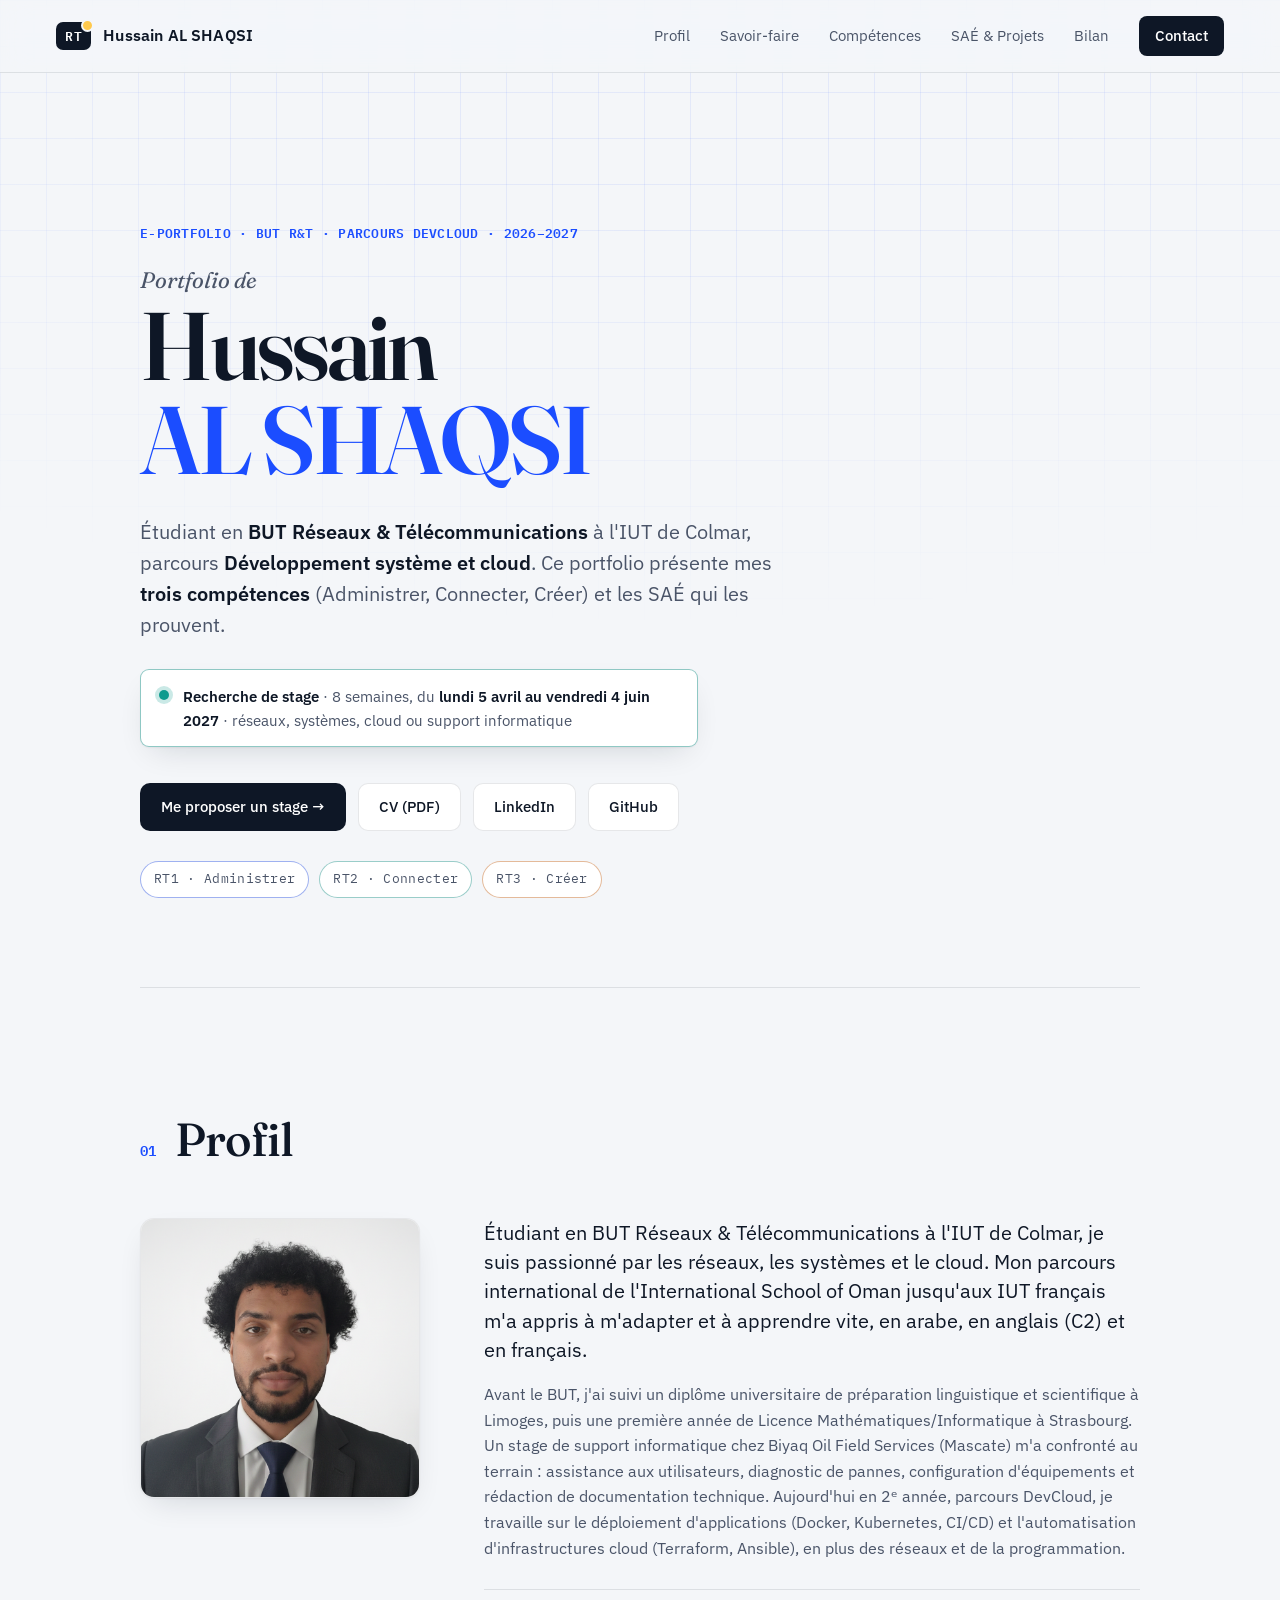
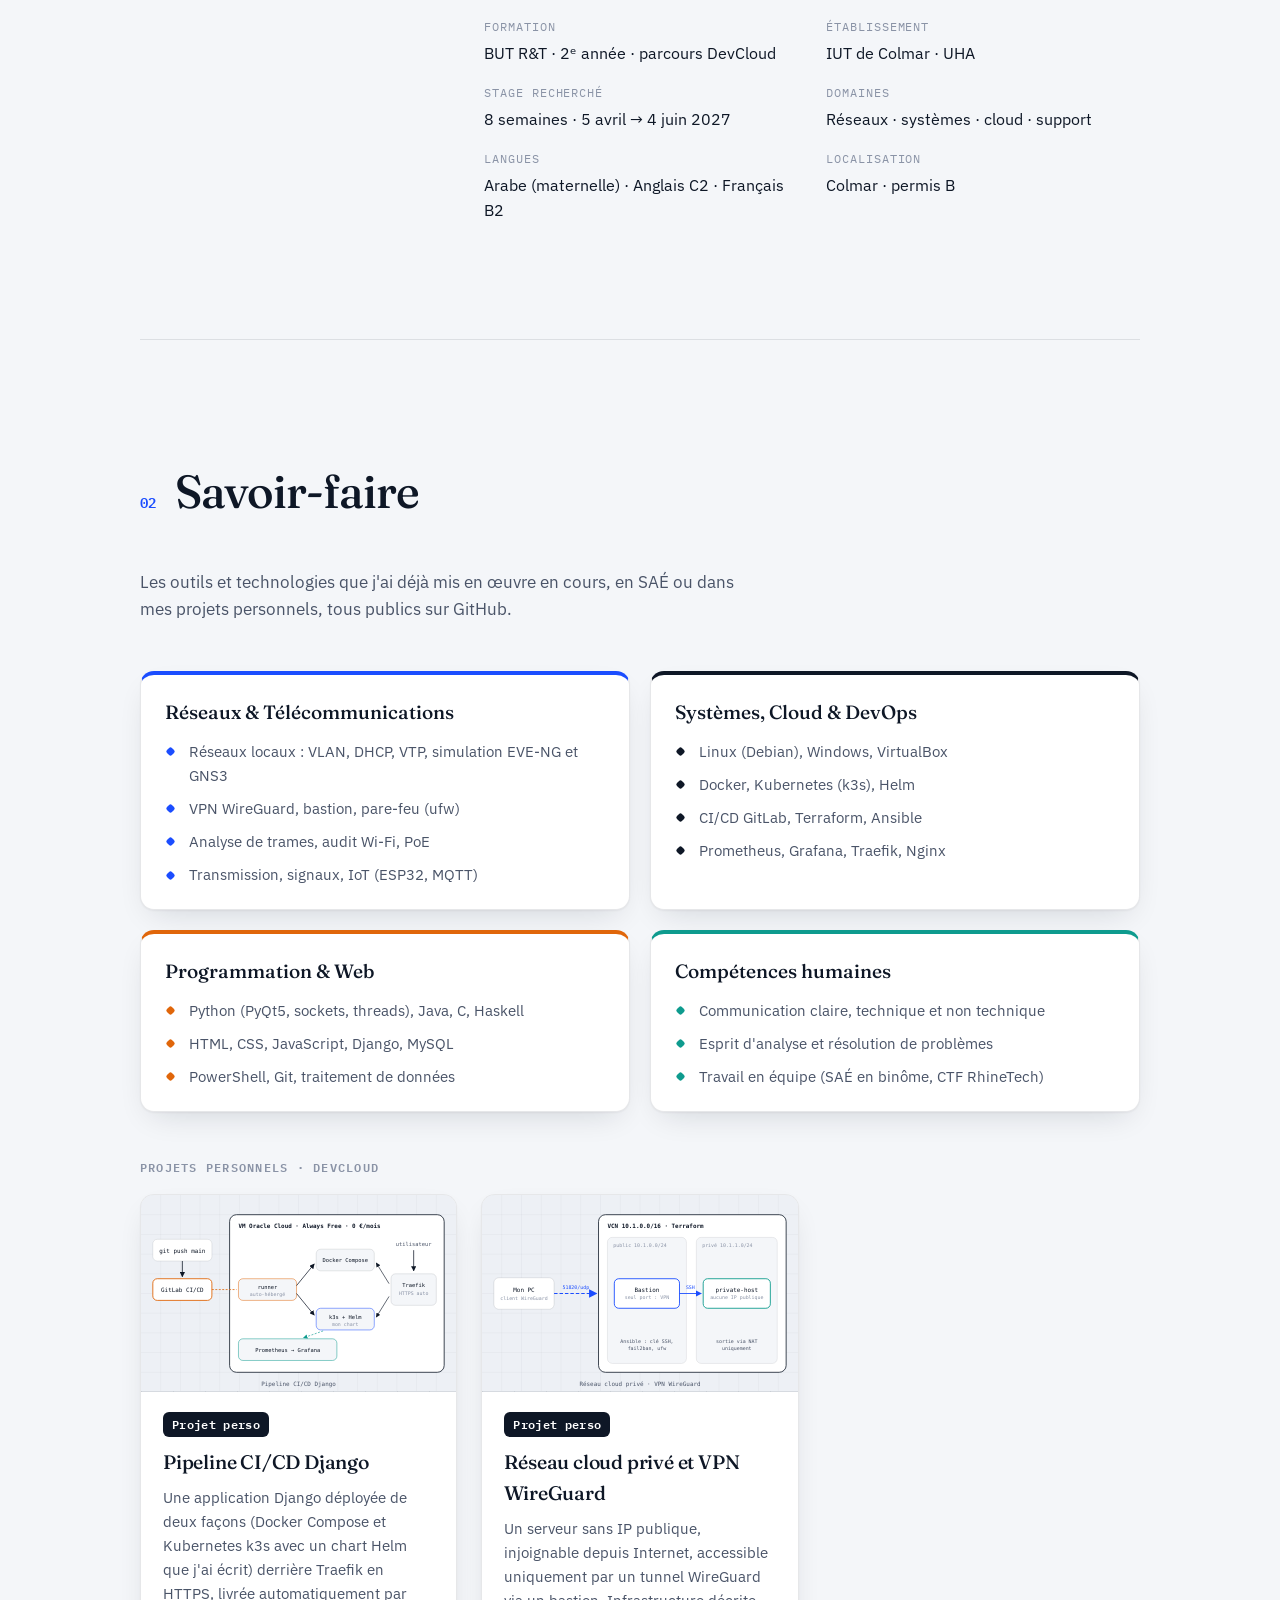
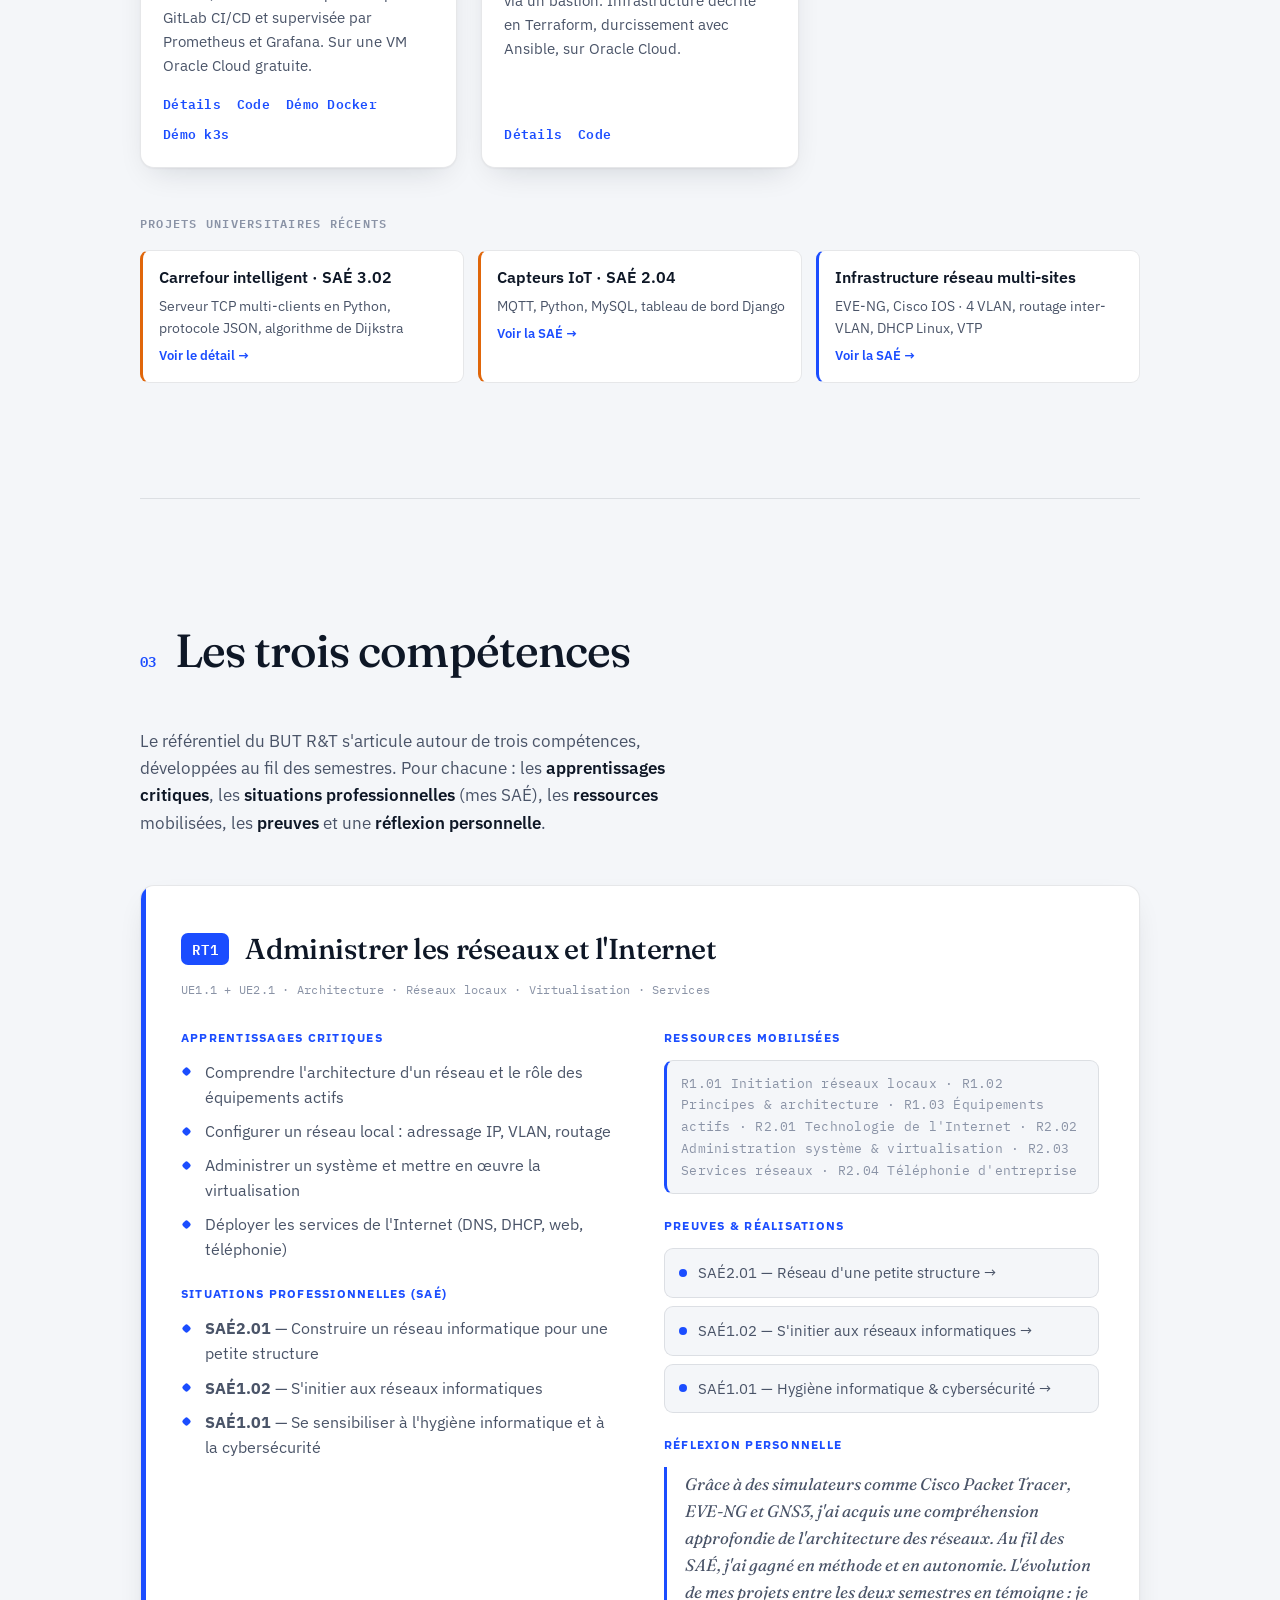
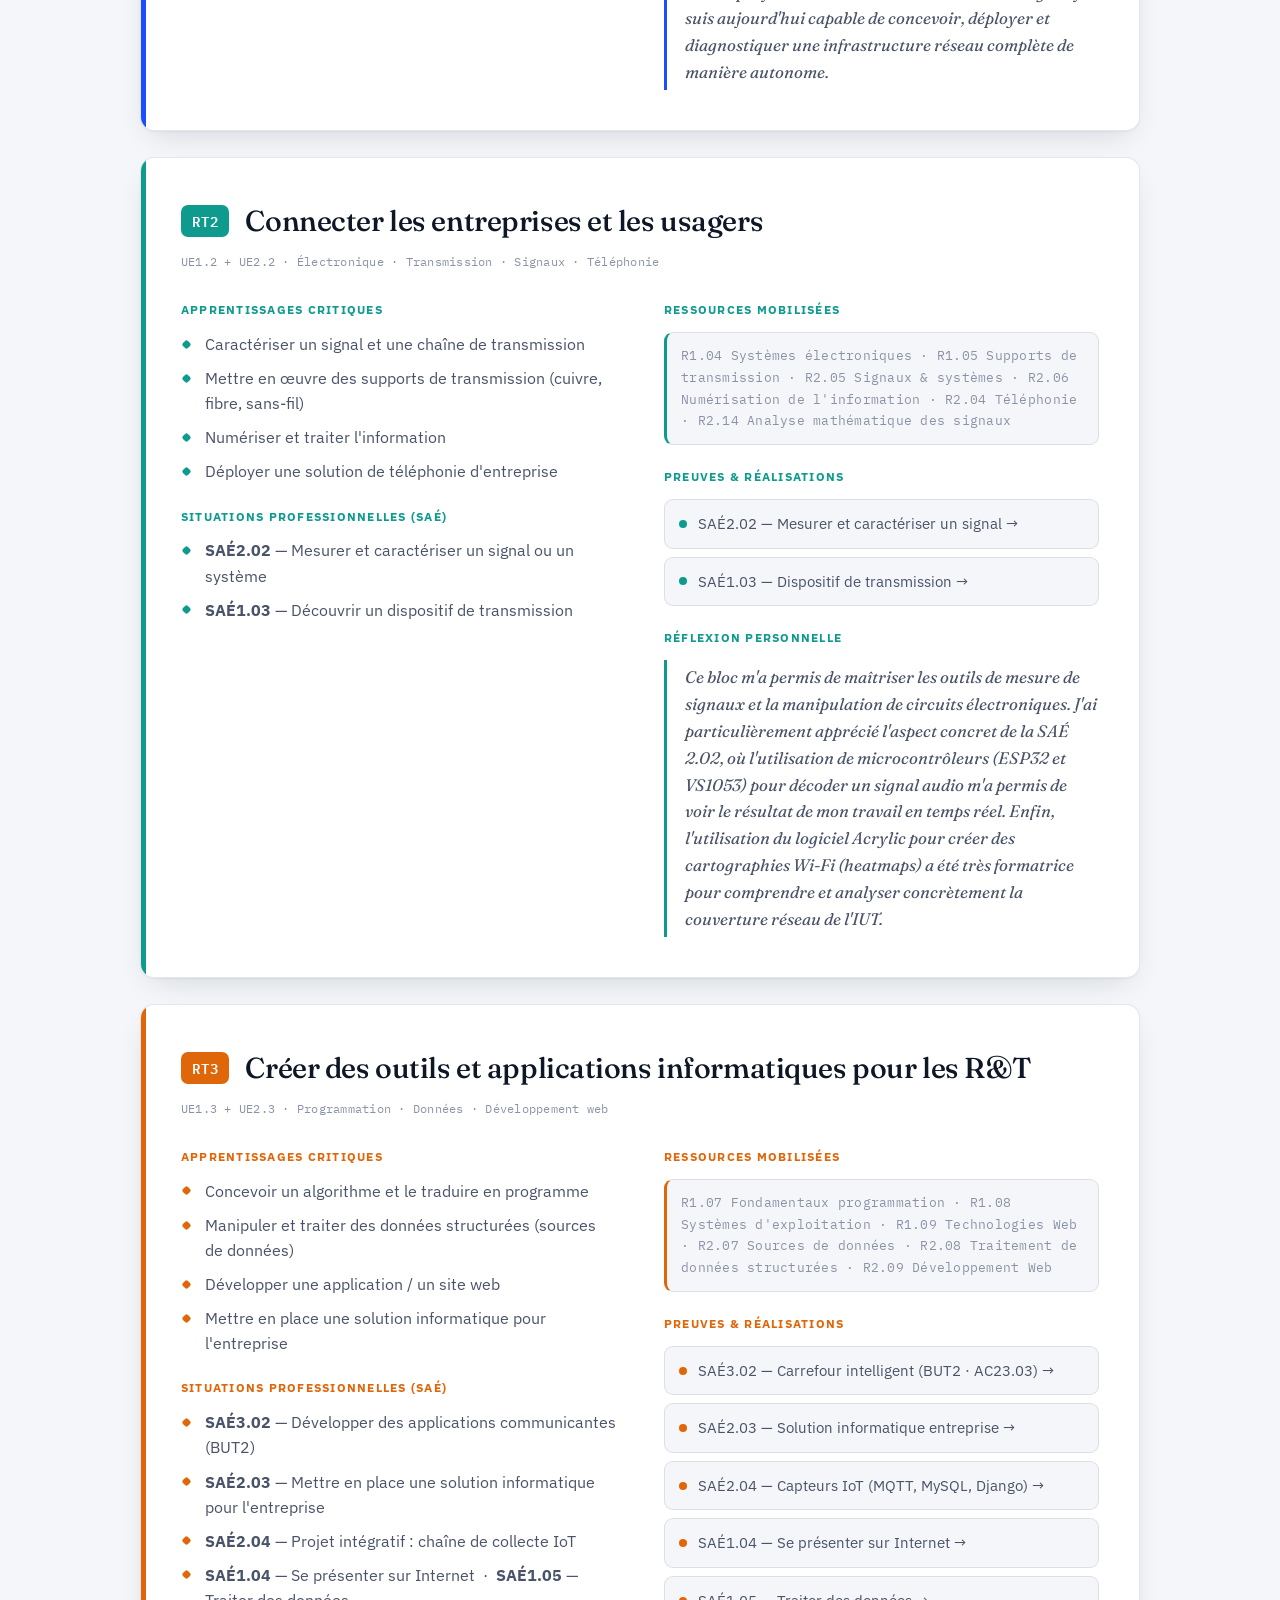
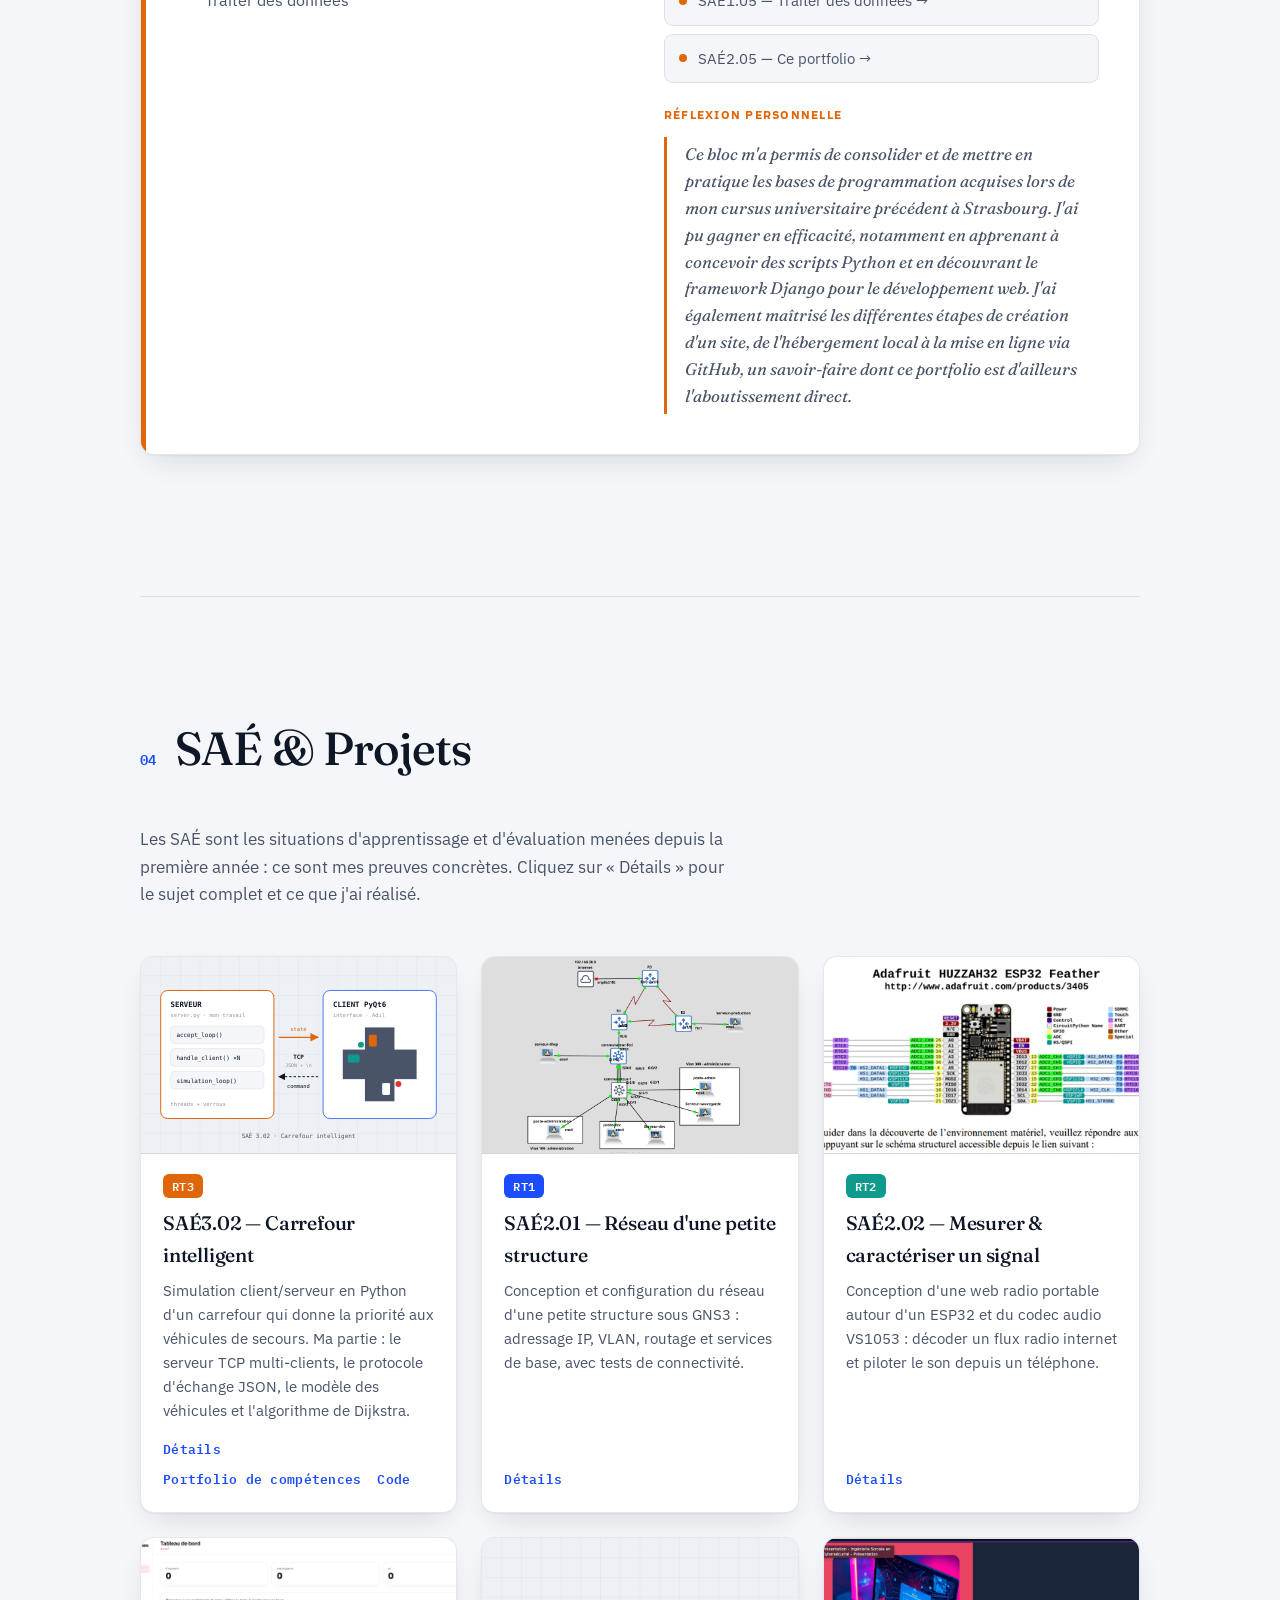
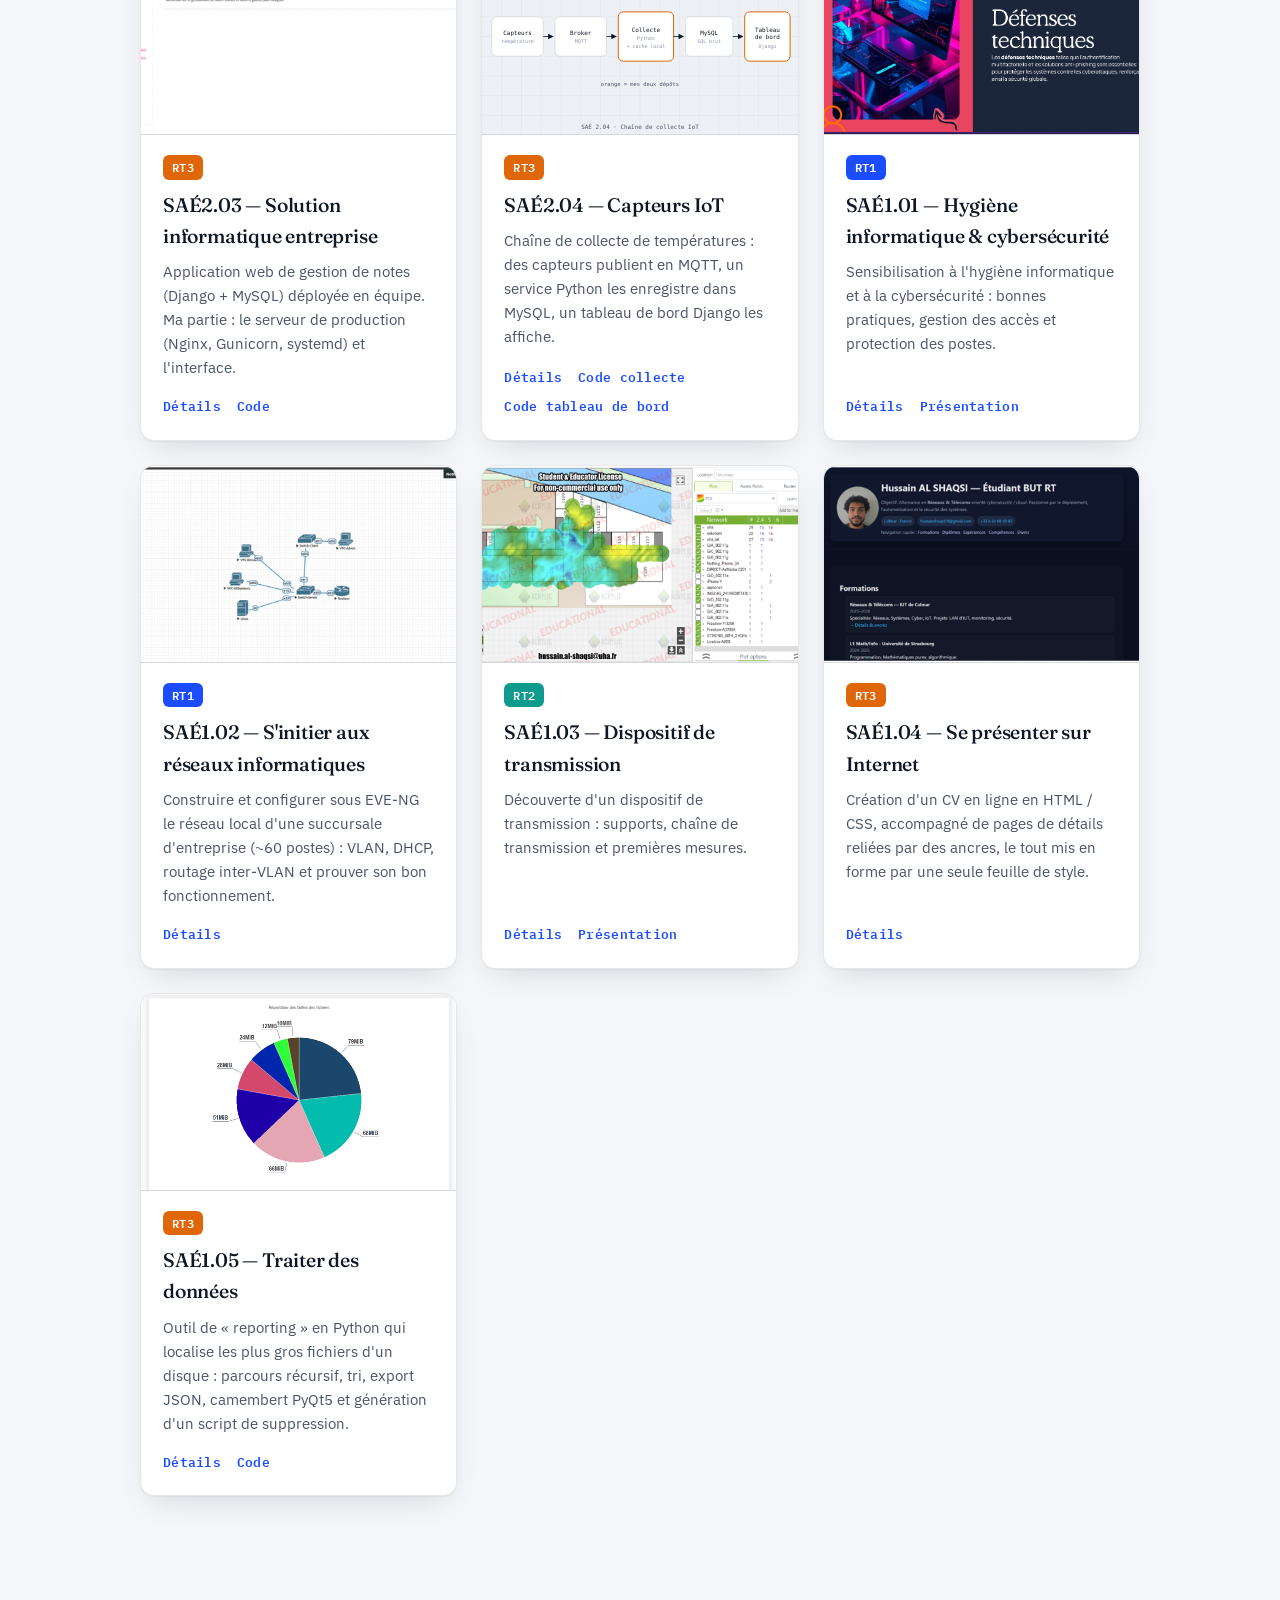
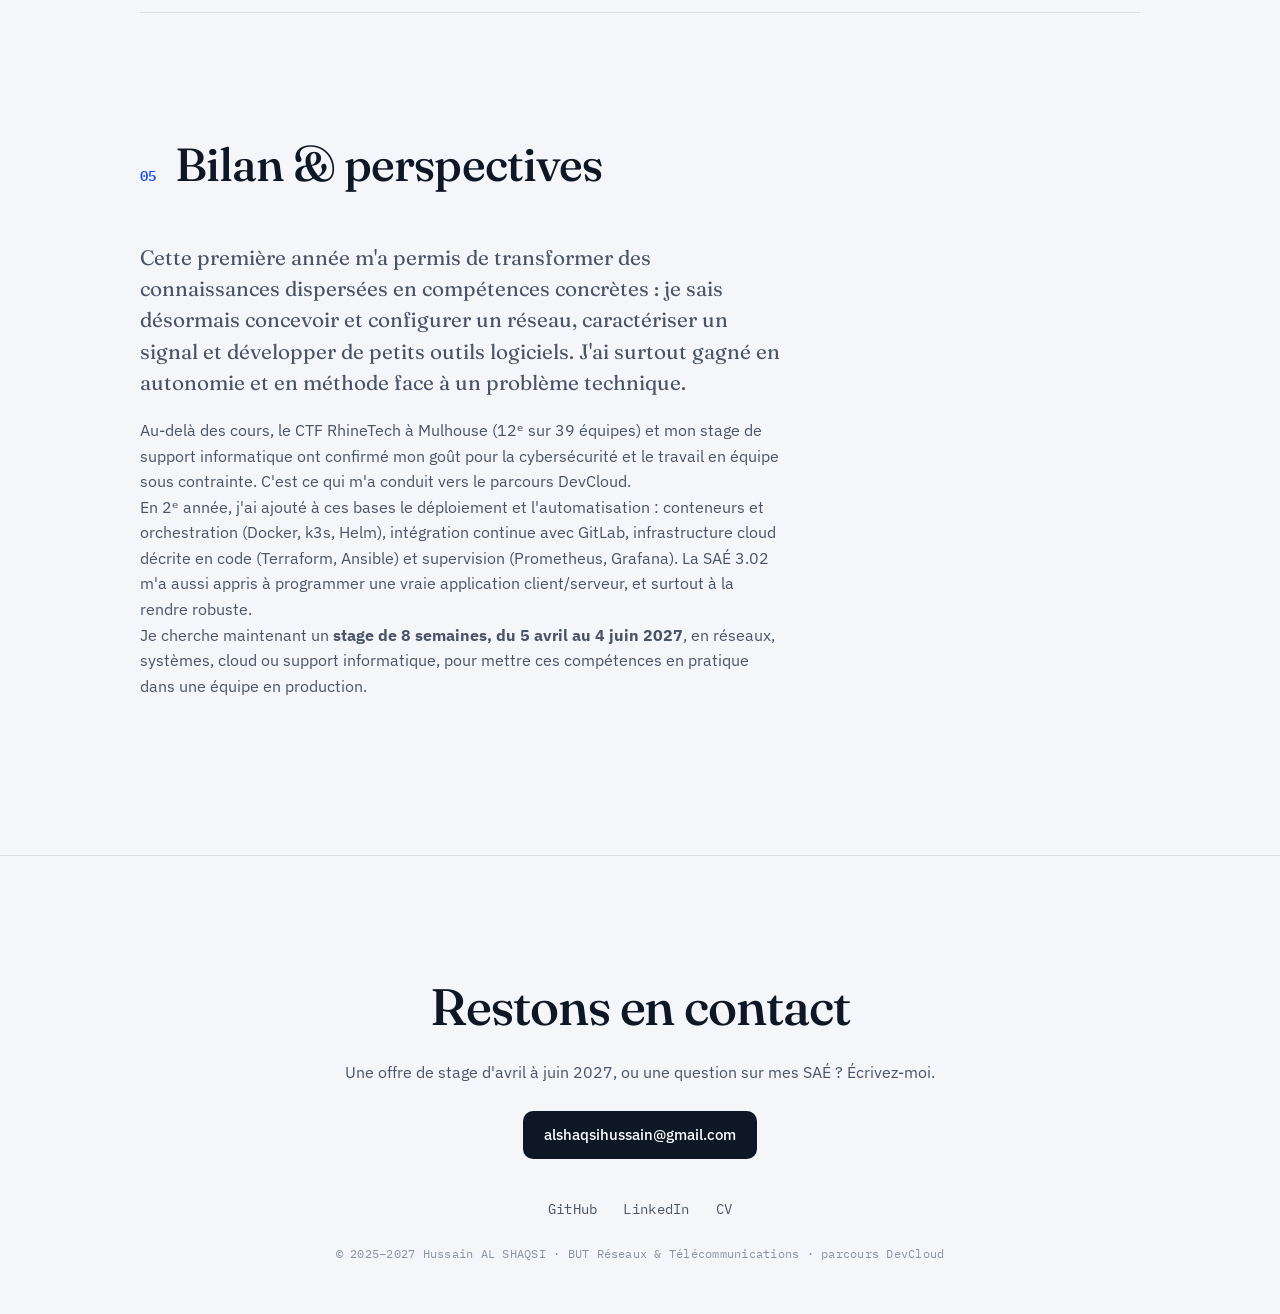
==== commit 5daef154: "Mode sombre néon : le bouton RT bascule le thème - Grille de fond bleu néon en sombre, teinte bleue " ====
--- a/index.html
+++ b/index.html
@@ -3,6 +3,7 @@
 <head>
 <meta charset="UTF-8" />
 <meta name="viewport" content="width=device-width, initial-scale=1.0" />
+<script>(function(){var t;try{t=localStorage.getItem("theme")}catch(e){}if(t!=="dark"&&t!=="light"){t=window.matchMedia&&matchMedia("(prefers-color-scheme: dark)").matches?"dark":"light"}document.documentElement.setAttribute("data-theme",t)})();</script>
 <title>Portfolio — Hussain AL SHAQSI · BUT Réseaux & Télécommunications · Recherche de stage</title>
 <meta name="description" content="Étudiant en BUT Réseaux & Télécommunications (parcours DevCloud) à l'IUT de Colmar, en recherche d'un stage de 8 semaines du 5 avril au 4 juin 2027 : réseaux, systèmes, cloud ou support informatique." />
 
@@ -229,16 +230,17 @@
   .modal__body { max-height: none; }
 }
 </style>
+<link rel="stylesheet" href="theme.css" />
 </head>
 <body>
 
 <div class="bg-grid" aria-hidden="true"></div>
 
 <header class="nav" id="top">
-  <a class="nav__brand" href="#top">
-    <span class="nav__mark">RT</span>
-    <span class="nav__name">Hussain AL SHAQSI</span>
-  </a>
+  <div class="nav__brand">
+    <button class="nav__mark theme-toggle" type="button" aria-pressed="false" title="Passer en mode sombre" aria-label="Passer en mode sombre">RT</button>
+    <a class="nav__name" href="#top">Hussain AL SHAQSI</a>
+  </div>
   <nav class="nav__links" aria-label="Navigation principale">
     <a href="#profil">Profil</a>
     <a href="#savoir-faire">Savoir-faire</a>
@@ -896,5 +898,6 @@
 })();
 </script>
 
+<script src="theme.js"></script>
 </body>
 </html>
--- a/theme.css
+++ b/theme.css
@@ -0,0 +1,134 @@
+/* =====================================================================
+   Thème clair / sombre — partagé par toutes les pages
+   Le bouton « RT » de la barre de navigation bascule data-theme sur <html>.
+   ===================================================================== */
+
+/* ---------- Bouton RT (bascule de thème) ---------- */
+.nav__brand { display: flex; align-items: center; gap: 12px; font-weight: 600; }
+.nav__name { color: var(--ink); }
+button.nav__mark {
+  font-family: var(--f-mono); font-weight: 600; font-size: .82rem; letter-spacing: .05em;
+  color: #fff; background: var(--ink); border: 1px solid transparent; border-radius: 7px;
+  padding: 5px 8px; line-height: 1.25; cursor: pointer; position: relative;
+  transition: background .35s var(--ease), color .35s var(--ease), border-color .35s var(--ease),
+              box-shadow .35s var(--ease), transform .2s var(--ease);
+}
+button.nav__mark:hover { transform: translateY(-1px); box-shadow: 0 0 0 4px color-mix(in srgb, var(--accent) 16%, transparent); }
+button.nav__mark:active { transform: scale(.94); }
+button.nav__mark:focus-visible { outline: 2px solid var(--accent); outline-offset: 3px; }
+/* petite pastille qui indique l'état : soleil (clair) / lune (sombre) */
+button.nav__mark::after {
+  content: ""; position: absolute; right: -4px; top: -4px; width: 9px; height: 9px; border-radius: 50%;
+  background: #FFC94D; border: 2px solid var(--paper);
+  transition: background .35s var(--ease), box-shadow .35s var(--ease), border-color .35s var(--ease);
+}
+
+/* ---------- Grille : teinte bleue en clair ---------- */
+.bg-grid {
+  background-image:
+    linear-gradient(rgba(27, 77, 255, .075) 1px, transparent 1px),
+    linear-gradient(90deg, rgba(27, 77, 255, .075) 1px, transparent 1px);
+}
+
+/* Le texte « capture → ici » ne sert que lorsqu'il n'y a pas d'image */
+.card__img:has(img)::before { content: none; }
+
+/* ---------- Transition douce pendant la bascule ---------- */
+html.theme-anim, html.theme-anim *, html.theme-anim *::before, html.theme-anim *::after {
+  transition: background-color .45s var(--ease), border-color .45s var(--ease), color .45s var(--ease),
+              fill .45s var(--ease), box-shadow .45s var(--ease) !important;
+}
+
+/* =====================================================================
+   MODE SOMBRE
+   ===================================================================== */
+html[data-theme="dark"] {
+  color-scheme: dark;
+  --paper:     #060A14;
+  --paper-2:   #0C1324;
+  --ink:       #E9EEF8;
+  --ink-soft:  #A6B1C8;
+  --ink-faint: #69748F;
+  --line:      rgba(120, 160, 255, .14);
+  --line-soft: rgba(80, 140, 255, .08);
+  --accent:    #4F86FF;
+  --rt1:       #4F86FF;
+  --rt2:       #22D3B6;
+  --rt3:       #FF8A3D;
+  --neon:      #3B8BFF;
+  --shadow:    0 1px 0 rgba(255,255,255,.03) inset, 0 12px 32px -14px rgba(0,0,0,.7);
+  --shadow-lg: 0 0 0 1px rgba(79,134,255,.18), 0 28px 70px -24px rgba(0,0,0,.85), 0 0 60px -20px rgba(59,139,255,.35);
+}
+html[data-theme="dark"] body { background: var(--paper); }
+html[data-theme="dark"] ::selection { background: rgba(79,134,255,.35); color: #fff; }
+
+/* Grille néon : traits bleus + halo, fondus vers le bas */
+html[data-theme="dark"] .bg-grid {
+  background-image:
+    linear-gradient(rgba(59, 139, 255, .22) 1px, transparent 1px),
+    linear-gradient(90deg, rgba(59, 139, 255, .22) 1px, transparent 1px);
+  filter: drop-shadow(0 0 2px rgba(59, 139, 255, .9)) drop-shadow(0 0 10px rgba(59, 139, 255, .35));
+}
+/* lueur d'ambiance en haut de page */
+html[data-theme="dark"] .bg-grid::before {
+  content: ""; position: absolute; inset: -20% -10% auto; height: 70vh;
+  background: radial-gradient(ellipse 60% 55% at 50% 0%, rgba(59, 139, 255, .22), transparent 70%);
+  pointer-events: none;
+}
+
+/* Barre de navigation */
+html[data-theme="dark"] .nav { background: rgba(6, 10, 20, .72); border-bottom-color: rgba(79,134,255,.18); }
+html[data-theme="dark"] button.nav__mark {
+  background: rgba(59,139,255,.08); color: #CFE0FF; border-color: rgba(79,134,255,.55);
+  text-shadow: 0 0 8px rgba(79,134,255,.9);
+  box-shadow: 0 0 0 1px rgba(79,134,255,.15), 0 0 16px -2px rgba(59,139,255,.55), inset 0 0 10px rgba(59,139,255,.18);
+}
+html[data-theme="dark"] button.nav__mark:hover {
+  box-shadow: 0 0 0 1px rgba(79,134,255,.35), 0 0 24px 0 rgba(59,139,255,.7), inset 0 0 12px rgba(59,139,255,.28);
+}
+html[data-theme="dark"] button.nav__mark::after { background: #9BB8FF; box-shadow: 0 0 8px rgba(155,184,255,.9); }
+html[data-theme="dark"] .nav__cta { background: var(--accent); color: #fff !important; box-shadow: 0 0 22px -6px rgba(79,134,255,.8); }
+html[data-theme="dark"] .nav__cta:hover { background: #6A9BFF; }
+
+/* Boutons */
+html[data-theme="dark"] .btn--solid { background: var(--accent); color: #fff; box-shadow: 0 0 26px -8px rgba(79,134,255,.9); }
+html[data-theme="dark"] .btn--solid:hover { background: #6A9BFF; box-shadow: 0 0 32px -6px rgba(79,134,255,1); }
+html[data-theme="dark"] .btn--ghost { background: rgba(12,19,36,.7); }
+html[data-theme="dark"] .btn--ghost:hover { border-color: var(--accent); box-shadow: 0 0 20px -8px rgba(79,134,255,.8); }
+
+/* Titre : léger halo sur le nom */
+html[data-theme="dark"] .hero__last { color: #5E8FFF; text-shadow: 0 0 28px rgba(79,134,255,.45); }
+html[data-theme="dark"] .hero__meta, html[data-theme="dark"] .section__idx { text-shadow: 0 0 12px rgba(79,134,255,.6); }
+
+/* Cartes et surfaces */
+html[data-theme="dark"] .card,
+html[data-theme="dark"] .comp,
+html[data-theme="dark"] .skill { background: linear-gradient(180deg, rgba(16,25,47,.92), rgba(10,16,31,.92)); }
+html[data-theme="dark"] .card:hover { border-color: rgba(79,134,255,.4); }
+html[data-theme="dark"] .card__img,
+html[data-theme="dark"] .modal__media { background-color: #08101F; }
+html[data-theme="dark"] .t--perso { background: #24314F; }
+html[data-theme="dark"] .dispo { background: rgba(12,19,36,.85); box-shadow: 0 0 30px -12px rgba(34,211,182,.5); }
+
+/* Schémas SVG (fond clair) : inversion qui conserve les teintes */
+html[data-theme="dark"] img[src$=".svg"] { filter: invert(.93) hue-rotate(180deg) saturate(1.35); mix-blend-mode: lighten; }
+
+/* Captures d'écran (fond blanc) : légèrement atténuées, pleine luminosité au survol */
+html[data-theme="dark"] .card__img img:not([src$=".svg"]),
+html[data-theme="dark"] .modal__media img:not([src$=".svg"]) { filter: brightness(.8) contrast(1.05); transition: filter .35s var(--ease), transform .5s var(--ease); }
+html[data-theme="dark"] .card:hover .card__img img:not([src$=".svg"]),
+html[data-theme="dark"] .modal__media img:not([src$=".svg"]) { filter: none; }
+
+/* Fenêtre « Détails » */
+html[data-theme="dark"] .modal__backdrop { background: rgba(2, 5, 12, .72); }
+html[data-theme="dark"] .modal__panel { border: 1px solid rgba(79,134,255,.2); }
+html[data-theme="dark"] .modal__close { background: rgba(12,19,36,.92); color: var(--ink); border: 1px solid var(--line); }
+html[data-theme="dark"] .modal__close:hover { background: var(--paper-2); }
+
+/* Page SAÉ 3.02 */
+html[data-theme="dark"] .doc pre { background: #040811; border: 1px solid rgba(79,134,255,.18); }
+html[data-theme="dark"] .split th { background: rgba(6,10,20,.6); }
+
+@media (prefers-reduced-motion: reduce) {
+  html.theme-anim, html.theme-anim * { transition: none !important; }
+}
